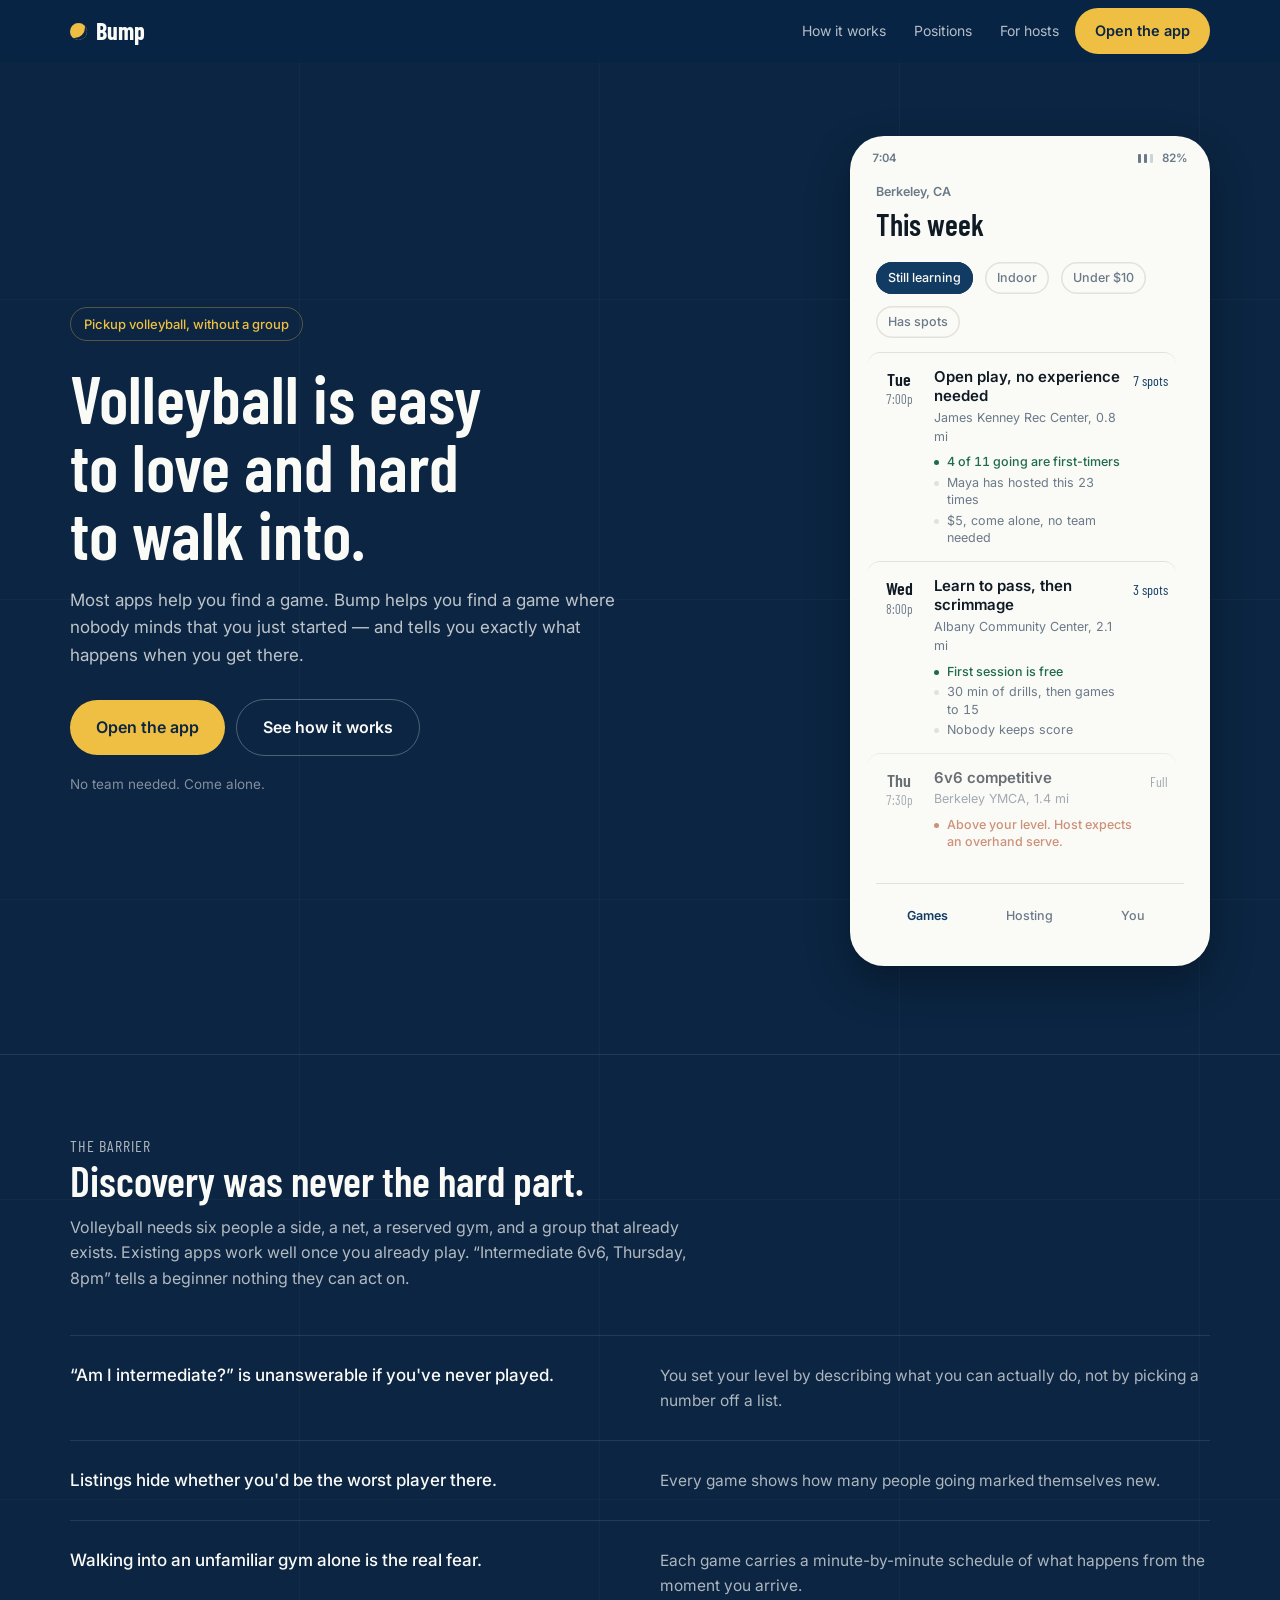
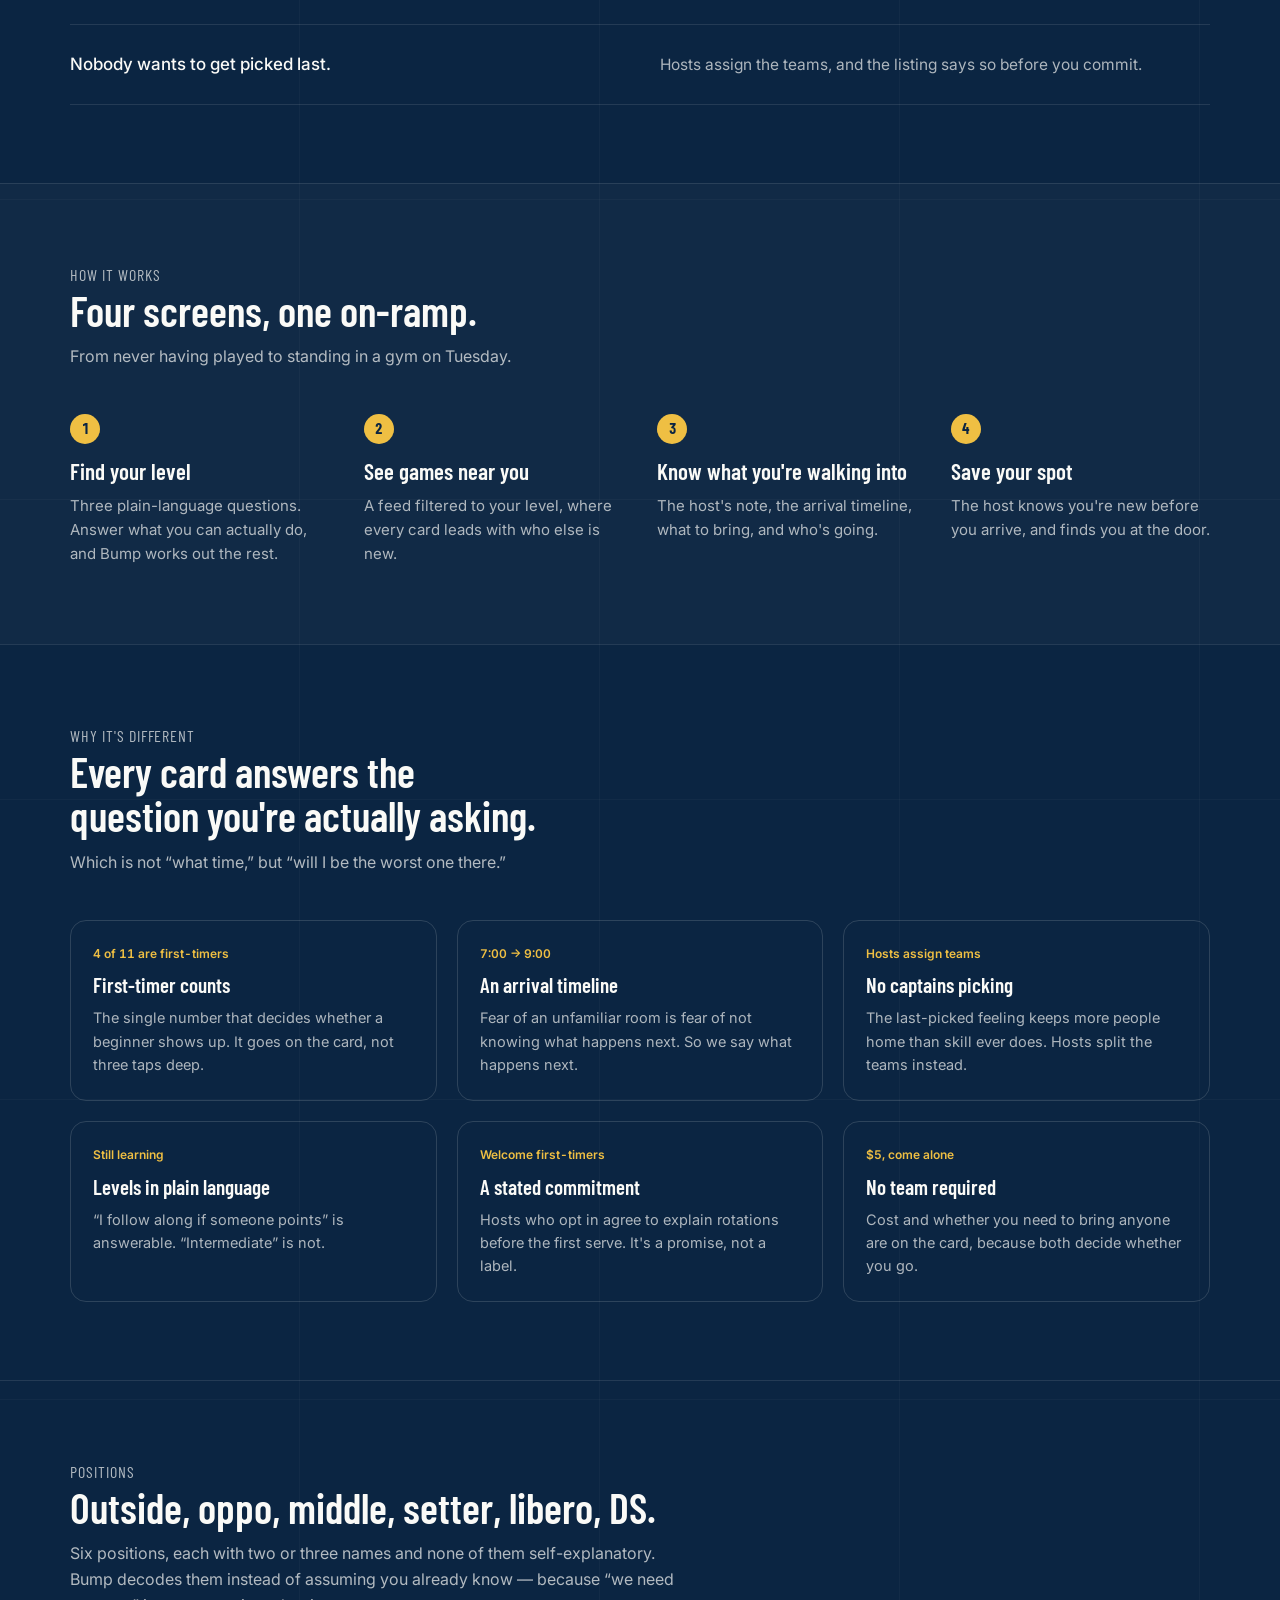
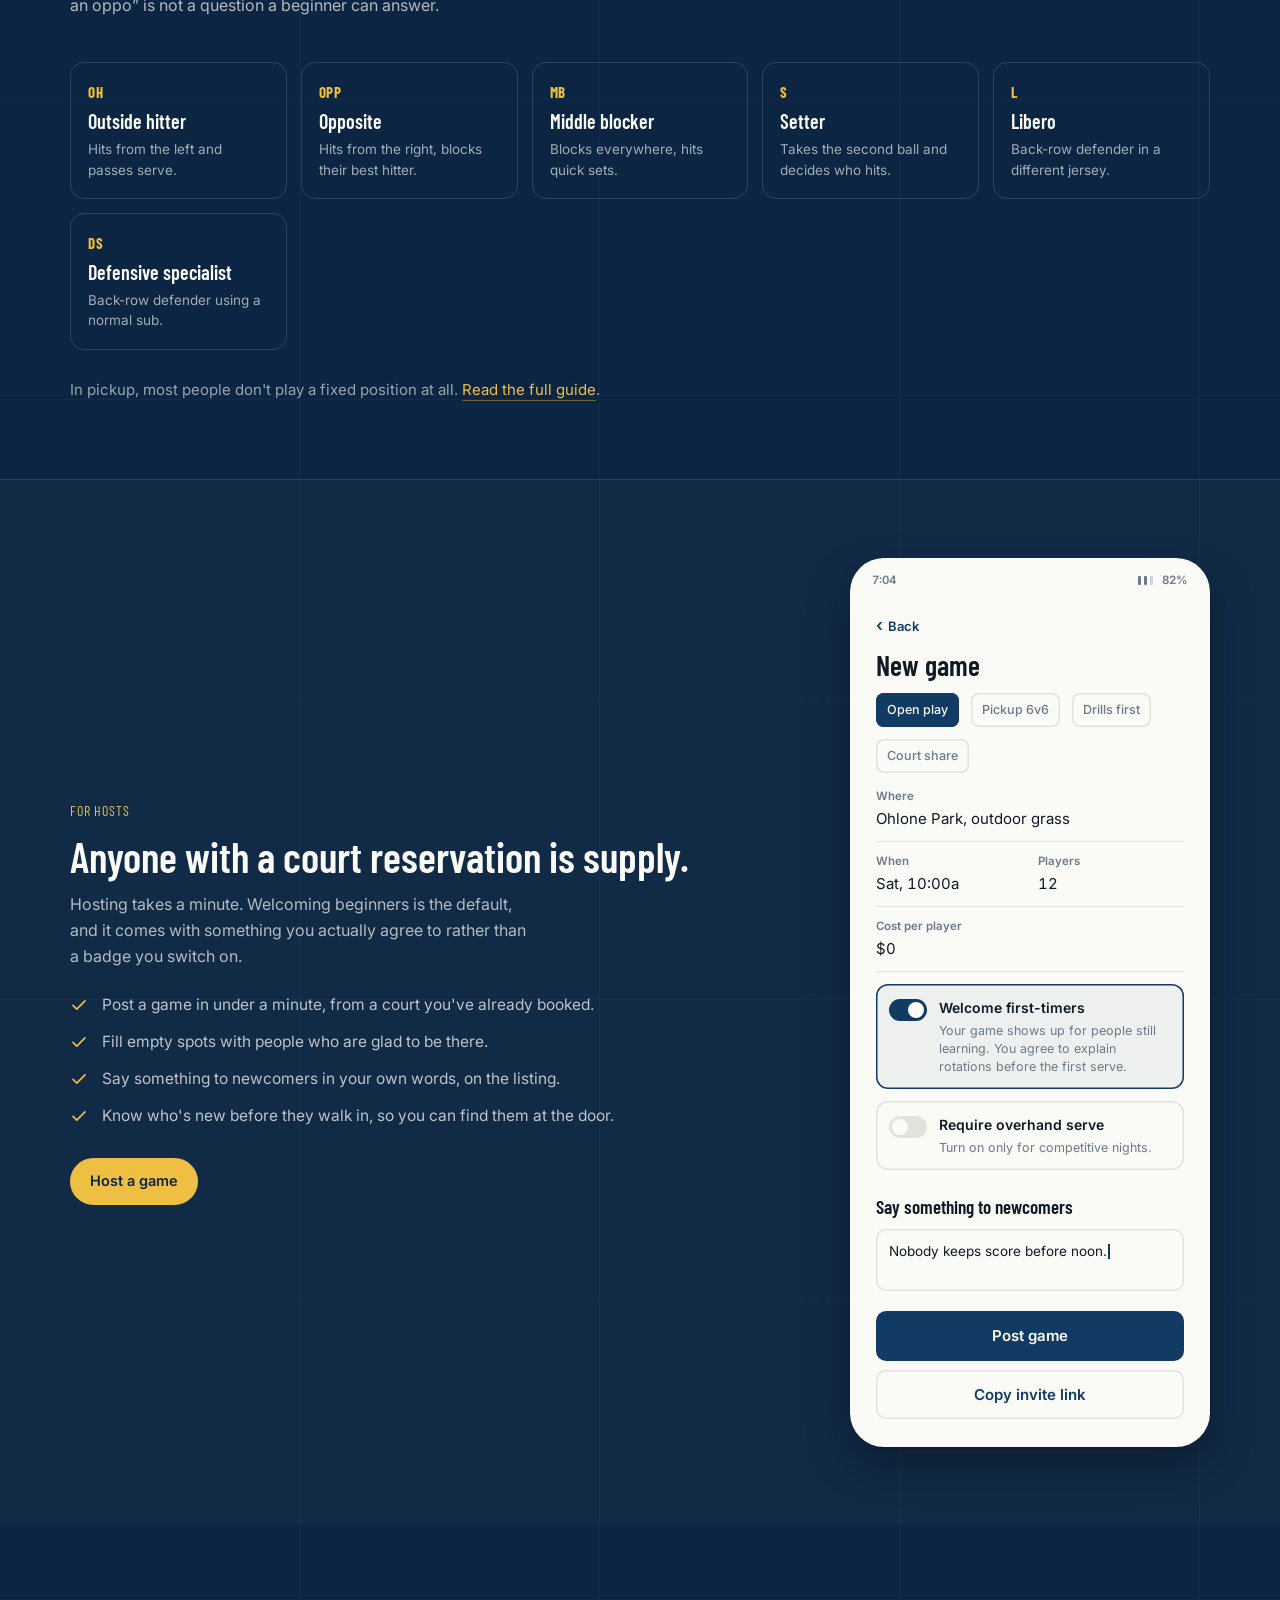
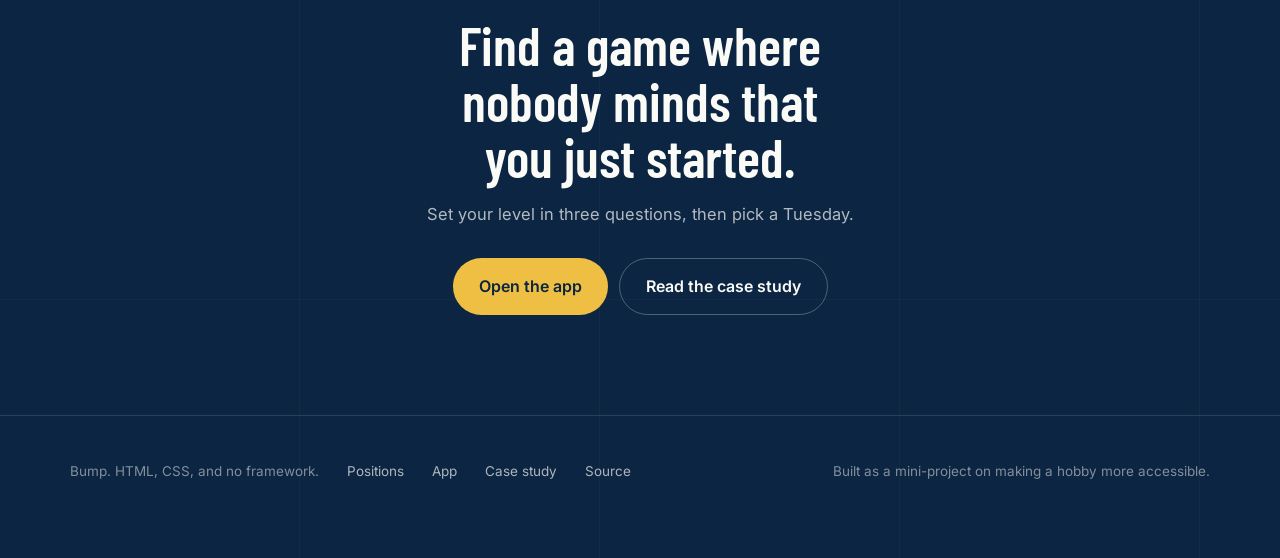
==== index.html @ 4e636837 "Add volleyball positions across the site and the app "We need an oppo" is exactly the kind of questi" ====
<!DOCTYPE html>
<html lang="en">
<head>
<meta charset="utf-8">
<meta name="viewport" content="width=device-width, initial-scale=1, viewport-fit=cover">
<title>Bump — pickup volleyball for people who don't have a group yet</title>
<meta name="description" content="Volleyball needs six people, a net, a gym, and a group that already exists. Bump is the on-ramp: plain-language skill levels, first-timer counts, and a schedule of what happens when you arrive.">
<meta name="theme-color" content="#0B2542">
<meta property="og:title" content="Bump — pickup volleyball for people who don't have a group yet">
<meta property="og:description" content="Find a game where nobody minds that you just started.">
<meta property="og:type" content="website">
<link rel="preconnect" href="https://fonts.googleapis.com">
<link rel="preconnect" href="https://fonts.gstatic.com" crossorigin>
<link href="https://fonts.googleapis.com/css2?family=Barlow+Condensed:wght@500;600;700&family=Inter:wght@400;500;600&display=swap" rel="stylesheet">
<link rel="stylesheet" href="styles.css?v=6">
<link rel="stylesheet" href="site.css?v=6">
</head>
<body class="sitebody">

<header class="topnav" data-topnav>
  <div class="topnav__in">
    <a class="topnav__mark" href="index.html">
      <i aria-hidden="true"></i><span>Bump</span>
    </a>
    <nav class="topnav__links" aria-label="Main">
      <a class="topnav__link topnav__link--hide" href="#how">How it works</a>
      <a class="topnav__link topnav__link--hide" href="positions.html">Positions</a>
      <a class="topnav__link topnav__link--hide" href="#hosts">For hosts</a>
      <a class="cta" href="app.html">Open the app</a>
    </nav>
  </div>
</header>

<main>

  <!-- ====================== HERO ====================== -->
  <section class="hero">
    <div class="hero__copy">
      <p class="hero__eyebrow">Pickup volleyball, without a group</p>
      <h1>Volleyball is easy to love and hard to walk into.</h1>
      <p class="hero__sub">
        Most apps help you find a game. Bump helps you find a game where nobody
        minds that you just started — and tells you exactly what happens when
        you get there.
      </p>
      <div class="hero__actions">
        <a class="cta cta--lg" href="app.html">Open the app</a>
        <a class="cta cta--ghost cta--lg" href="#how">See how it works</a>
      </div>
      <p class="hero__note">No team needed. Come alone.</p>
    </div>

    <div class="hero__device" aria-hidden="true">
      <div class="phone showcase">
        <div class="statusbar">
      <span class="num">7:04</span>
      <span class="statusbar__icons" aria-hidden="true">
        <i class="bar"></i><i class="bar"></i><i class="bar bar--dim"></i>
        <b class="num">82%</b>
      </span>
    </div>
        <div class="viewport">
          <section class="app is-active app--feed" aria-label="Games near you">
        <div class="feedhead">
          <p class="feedhead__where">Berkeley, CA</p>
          <h3 class="feedhead__title">This week</h3>
        </div>

        <div class="chips" role="group" aria-label="Filters">
          <button tabindex="-1" class="chip is-on" aria-pressed="true">Still learning</button>
          <button tabindex="-1" class="chip" aria-pressed="false">Indoor</button>
          <button tabindex="-1" class="chip" aria-pressed="false">Under $10</button>
          <button tabindex="-1" class="chip" aria-pressed="false">Has spots</button>
        </div>

        <div class="feedlist">
          <button tabindex="-1" class="game">
            <span class="game__when"><b>Tue</b><span class="num">7:00p</span></span>
            <span class="game__main">
              <span class="game__title">Open play, no experience needed</span>
              <span class="game__where">James Kenney Rec Center, 0.8 mi</span>
              <span class="signals">
                <span class="signal signal--good"><span class="num">4</span> of <span class="num">11</span> going are first-timers</span>
                <span class="signal">Maya has hosted this <span class="num">23</span> times</span>
                <span class="signal"><span class="num">$5</span>, come alone, no team needed</span>
              </span>
            </span>
            <span class="game__spots num">7 spots</span>
          </button>

          <button tabindex="-1" class="game">
            <span class="game__when"><b>Wed</b><span class="num">8:00p</span></span>
            <span class="game__main">
              <span class="game__title">Learn to pass, then scrimmage</span>
              <span class="game__where">Albany Community Center, 2.1 mi</span>
              <span class="signals">
                <span class="signal signal--good">First session is free</span>
                <span class="signal"><span class="num">30</span> min of drills, then games to <span class="num">15</span></span>
                <span class="signal">Nobody keeps score</span>
              </span>
            </span>
            <span class="game__spots num">3 spots</span>
          </button>

          <button tabindex="-1" class="game game--stretch">
            <span class="game__when"><b>Thu</b><span class="num">7:30p</span></span>
            <span class="game__main">
              <span class="game__title">6v6 competitive</span>
              <span class="game__where">Berkeley YMCA, 1.4 mi</span>
              <span class="signals">
                <span class="signal signal--warn">Above your level. Host expects an overhand serve.</span>
              </span>
            </span>
            <span class="game__spots num">Full</span>
          </button>
        </div>

        <nav class="tabs" aria-label="Sections">
          <button tabindex="-1" class="tab is-on">Games</button>
          <button tabindex="-1" class="tab">Hosting</button>
          <button tabindex="-1" class="tab">You</button>
        </nav>
      </section>
        </div>
      </div>
    </div>
  </section>

  <!-- ====================== THE BARRIER ====================== -->
  <section class="band" id="why">
    <div class="wrap">
      <div class="band__head">
        <p class="band__kicker">The barrier</p>
        <h2>Discovery was never the hard part.</h2>
        <p>
          Volleyball needs six people a side, a net, a reserved gym, and a group
          that already exists. Existing apps work well once you already play.
          “Intermediate 6v6, Thursday, 8pm” tells a beginner nothing they can act on.
        </p>
      </div>

      <div class="pairs">
        <div class="pair">
          <p class="pair__q">“Am I intermediate?” is unanswerable if you've never played.</p>
          <p class="pair__a">You set your level by describing what you can actually do, not by picking a number off a list.</p>
        </div>
        <div class="pair">
          <p class="pair__q">Listings hide whether you'd be the worst player there.</p>
          <p class="pair__a">Every game shows how many people going marked themselves new.</p>
        </div>
        <div class="pair">
          <p class="pair__q">Walking into an unfamiliar gym alone is the real fear.</p>
          <p class="pair__a">Each game carries a minute-by-minute schedule of what happens from the moment you arrive.</p>
        </div>
        <div class="pair">
          <p class="pair__q">Nobody wants to get picked last.</p>
          <p class="pair__a">Hosts assign the teams, and the listing says so before you commit.</p>
        </div>
      </div>
    </div>
  </section>

  <!-- ====================== HOW IT WORKS ====================== -->
  <section class="band band--quiet" id="how">
    <div class="wrap">
      <div class="band__head">
        <p class="band__kicker">How it works</p>
        <h2>Four screens, one on-ramp.</h2>
        <p>From never having played to standing in a gym on Tuesday.</p>
      </div>

      <div class="steps">
        <div class="step-card">
          <span class="step-card__n num">1</span>
          <h3>Find your level</h3>
          <p>Three plain-language questions. Answer what you can actually do, and Bump works out the rest.</p>
        </div>
        <div class="step-card">
          <span class="step-card__n num">2</span>
          <h3>See games near you</h3>
          <p>A feed filtered to your level, where every card leads with who else is new.</p>
        </div>
        <div class="step-card">
          <span class="step-card__n num">3</span>
          <h3>Know what you're walking into</h3>
          <p>The host's note, the arrival timeline, what to bring, and who's going.</p>
        </div>
        <div class="step-card">
          <span class="step-card__n num">4</span>
          <h3>Save your spot</h3>
          <p>The host knows you're new before you arrive, and finds you at the door.</p>
        </div>
      </div>
    </div>
  </section>

  <!-- ====================== SIGNALS ====================== -->
  <section class="band" id="signals">
    <div class="wrap">
      <div class="band__head">
        <p class="band__kicker">Why it's different</p>
        <h2>Every card answers the question you're actually asking.</h2>
        <p>Which is not “what time,” but “will I be the worst one there.”</p>
      </div>

      <div class="cards">
        <div class="card">
          <span class="card__tag num">4 of 11 are first-timers</span>
          <h3>First-timer counts</h3>
          <p>The single number that decides whether a beginner shows up. It goes on the card, not three taps deep.</p>
        </div>
        <div class="card">
          <span class="card__tag num">7:00 → 9:00</span>
          <h3>An arrival timeline</h3>
          <p>Fear of an unfamiliar room is fear of not knowing what happens next. So we say what happens next.</p>
        </div>
        <div class="card">
          <span class="card__tag">Hosts assign teams</span>
          <h3>No captains picking</h3>
          <p>The last-picked feeling keeps more people home than skill ever does. Hosts split the teams instead.</p>
        </div>
        <div class="card">
          <span class="card__tag">Still learning</span>
          <h3>Levels in plain language</h3>
          <p>“I follow along if someone points” is answerable. “Intermediate” is not.</p>
        </div>
        <div class="card">
          <span class="card__tag">Welcome first-timers</span>
          <h3>A stated commitment</h3>
          <p>Hosts who opt in agree to explain rotations before the first serve. It's a promise, not a label.</p>
        </div>
        <div class="card">
          <span class="card__tag num">$5, come alone</span>
          <h3>No team required</h3>
          <p>Cost and whether you need to bring anyone are on the card, because both decide whether you go.</p>
        </div>
      </div>
    </div>
  </section>

  <!-- ====================== POSITIONS ====================== -->
  <section class="band" id="positions">
    <div class="wrap">
      <div class="band__head">
        <p class="band__kicker">Positions</p>
        <h2>Outside, oppo, middle, setter, libero, DS.</h2>
        <p>
          Six positions, each with two or three names and none of them
          self-explanatory. Bump decodes them instead of assuming you already
          know — because “we need an oppo” is not a question a beginner can answer.
        </p>
      </div>

      <div class="posstrip">
        <a class="poschip" href="positions.html">
          <span class="poschip__abbr">OH</span>
          <span class="poschip__name">Outside hitter</span>
          <span class="poschip__what">Hits from the left and passes serve.</span>
        </a>
        <a class="poschip" href="positions.html">
          <span class="poschip__abbr">OPP</span>
          <span class="poschip__name">Opposite</span>
          <span class="poschip__what">Hits from the right, blocks their best hitter.</span>
        </a>
        <a class="poschip" href="positions.html">
          <span class="poschip__abbr">MB</span>
          <span class="poschip__name">Middle blocker</span>
          <span class="poschip__what">Blocks everywhere, hits quick sets.</span>
        </a>
        <a class="poschip" href="positions.html">
          <span class="poschip__abbr">S</span>
          <span class="poschip__name">Setter</span>
          <span class="poschip__what">Takes the second ball and decides who hits.</span>
        </a>
        <a class="poschip" href="positions.html">
          <span class="poschip__abbr">L</span>
          <span class="poschip__name">Libero</span>
          <span class="poschip__what">Back-row defender in a different jersey.</span>
        </a>
        <a class="poschip" href="positions.html">
          <span class="poschip__abbr">DS</span>
          <span class="poschip__name">Defensive specialist</span>
          <span class="poschip__what">Back-row defender using a normal sub.</span>
        </a>
      </div>

      <p style="margin:28px 0 0;font-size:15px;color:rgba(250,250,247,.6);">
        In pickup, most people don't play a fixed position at all.
        <a href="positions.html" style="color:var(--ball);text-decoration:none;border-bottom:1px solid rgba(239,191,67,.4);padding-bottom:1px;">Read the full guide</a>.
      </p>
    </div>
  </section>

  <!-- ====================== FOR HOSTS ====================== -->
  <section class="band band--quiet" id="hosts">
    <div class="wrap split">
      <div>
        <p class="band__kicker">For hosts</p>
        <h2 style="font-family:'Barlow Condensed',Inter,sans-serif;font-weight:600;font-size:clamp(30px,3.4vw,42px);line-height:1.06;margin:0 0 14px;">
          Anyone with a court reservation is supply.
        </h2>
        <p style="margin:0;font-size:16px;line-height:1.6;color:rgba(250,250,247,.7);max-width:46ch;">
          Hosting takes a minute. Welcoming beginners is the default, and it comes
          with something you actually agree to rather than a badge you switch on.
        </p>

        <ul class="ticks">
          <li>
            <svg viewBox="0 0 24 24" fill="none" stroke="currentColor" stroke-width="2.2" stroke-linecap="round" stroke-linejoin="round" aria-hidden="true"><path d="M4 12.5l5 5L20 6.5"/></svg>
            <span>Post a game in under a minute, from a court you've already booked.</span>
          </li>
          <li>
            <svg viewBox="0 0 24 24" fill="none" stroke="currentColor" stroke-width="2.2" stroke-linecap="round" stroke-linejoin="round" aria-hidden="true"><path d="M4 12.5l5 5L20 6.5"/></svg>
            <span>Fill empty spots with people who are glad to be there.</span>
          </li>
          <li>
            <svg viewBox="0 0 24 24" fill="none" stroke="currentColor" stroke-width="2.2" stroke-linecap="round" stroke-linejoin="round" aria-hidden="true"><path d="M4 12.5l5 5L20 6.5"/></svg>
            <span>Say something to newcomers in your own words, on the listing.</span>
          </li>
          <li>
            <svg viewBox="0 0 24 24" fill="none" stroke="currentColor" stroke-width="2.2" stroke-linecap="round" stroke-linejoin="round" aria-hidden="true"><path d="M4 12.5l5 5L20 6.5"/></svg>
            <span>Know who's new before they walk in, so you can find them at the door.</span>
          </li>
        </ul>

        <a class="cta" href="app.html">Host a game</a>
      </div>

      <div class="split__device" aria-hidden="true">
      <div class="phone showcase">
        <div class="statusbar">
      <span class="num">7:04</span>
      <span class="statusbar__icons" aria-hidden="true">
        <i class="bar"></i><i class="bar"></i><i class="bar bar--dim"></i>
        <b class="num">82%</b>
      </span>
    </div>
        <div class="viewport">
          <section class="app is-active app--host" aria-label="Host a game">
        <button tabindex="-1" class="back">Back</button>

        <h3 class="detail__title">New game</h3>

        <div class="segment" role="group" aria-label="Game type">
          <button tabindex="-1" class="seg is-on" aria-pressed="true">Open play</button>
          <button tabindex="-1" class="seg" aria-pressed="false">Pickup 6v6</button>
          <button tabindex="-1" class="seg" aria-pressed="false">Drills first</button>
          <button tabindex="-1" class="seg" aria-pressed="false">Court share</button>
        </div>

        <div class="field">
          <span class="field__label">Where</span>
          <span class="field__value">Ohlone Park, outdoor grass</span>
        </div>
        <div class="field field--split">
          <span><span class="field__label">When</span><span class="field__value num">Sat, 10:00a</span></span>
          <span><span class="field__label">Players</span><span class="field__value num">12</span></span>
        </div>
        <div class="field">
          <span class="field__label">Cost per player</span>
          <span class="field__value num">$0</span>
        </div>

        <button tabindex="-1" class="toggle is-on" aria-pressed="true">
          <span class="toggle__switch" aria-hidden="true"></span>
          <span>
            <span class="toggle__name">Welcome first-timers</span>
            <span class="toggle__help">Your game shows up for people still learning.
            You agree to explain rotations before the first serve.</span>
          </span>
        </button>

        <button tabindex="-1" class="toggle" aria-pressed="false">
          <span class="toggle__switch" aria-hidden="true"></span>
          <span>
            <span class="toggle__name">Require overhand serve</span>
            <span class="toggle__help">Turn on only for competitive nights.</span>
          </span>
        </button>

        <h4 class="sub">Say something to newcomers</h4>
        <p class="notefield">Nobody keeps score before noon.<span class="caret" aria-hidden="true"></span></p>

        <div class="actionbar">
          <button tabindex="-1" class="btn btn--primary">Post game</button>
          <button tabindex="-1" class="btn btn--ghost">Copy invite link</button>
        </div>
      </section>
        </div>
      </div>
    </div>
    </div>
  </section>

  <!-- ====================== CLOSER ====================== -->
  <section class="closer">
    <div class="wrap">
      <h2>Find a game where nobody minds that you just started.</h2>
      <p>Set your level in three questions, then pick a Tuesday.</p>
      <div class="closer__actions">
        <a class="cta cta--lg" href="app.html">Open the app</a>
        <a class="cta cta--ghost cta--lg" href="prototype.html">Read the case study</a>
      </div>
    </div>
  </section>

</main>

<footer class="sitefoot">
  <div class="sitefoot__in">
    <span>Bump. HTML, CSS, and no framework.</span>
    <a href="positions.html">Positions</a>
    <a href="app.html">App</a>
    <a href="prototype.html">Case study</a>
    <a href="https://github.com/cloudietuan/bump">Source</a>
    <span class="sitefoot__sep">Built as a mini-project on making a hobby more accessible.</span>
  </div>
</footer>

<script src="site.js?v=6"></script>
</body>
</html>
---- styles.css ----
/* ==========================================================================
   Bump — pickup volleyball for people who don't have a group yet

   Palette is taken from an indoor court at night: painted floor blue, taped
   boundary white, and the yellow panel of a Mikasa ball. Yellow is the single
   accent and is spent only on things the user should notice.
   ========================================================================== */

:root {
  --court:      #123B63;
  --court-deep: #0B2542;
  --court-soft: #1D4F7E;
  --tape:       #FAFAF7;
  --ball:       #EFBF43;
  --ink:        #0F1A24;
  --mute:       #6B7A88;
  --hair:       #E3E2DA;
  --flag:       #B4502A;
  --grow:       #1F6B4F;

  /* concentric radii: outer = inner + padding */
  --r-phone: 34px;
  --r-view:  26px;
  --r-card:  12px;
  --r-ctl:   10px;

  /* one shell width for every section so left edges align */
  --shell:  1180px;
  --gutter: 20px;

  --ease: cubic-bezier(0.2, 0, 0, 1);
  --fast: 150ms;
  --enter: 200ms;
}

* { box-sizing: border-box; }
html { -webkit-text-size-adjust: 100%; }

body {
  margin: 0;
  background: var(--court-deep);
  color: var(--tape);
  font-family: Inter, system-ui, sans-serif;
  font-size: 16px;
  line-height: 1.55;
  background-image:
    linear-gradient(transparent 0 calc(100% - 1px), rgba(250,250,247,.028) 0),
    linear-gradient(90deg, transparent 0 calc(100% - 1px), rgba(250,250,247,.028) 0);
  background-size: 100% 300px, 300px 100%;
}

.num { font-variant-numeric: tabular-nums; }

:focus-visible { outline: 2px solid var(--ball); outline-offset: 2px; }

/* ---------- masthead ---------------------------------------------------- */

.masthead { max-width: var(--shell); margin: 0 auto; padding: 72px var(--gutter) 60px; }

.wordmark { display: flex; align-items: center; gap: 10px; margin-bottom: 30px; }
.wordmark__ball {
  width: 22px; height: 22px; border-radius: 50%;
  background: var(--ball);
  box-shadow: inset -5px -5px 0 -3px var(--court-deep);
}
.wordmark__text {
  font-family: 'Barlow Condensed', Inter, sans-serif;
  font-size: 30px; font-weight: 700;
}

.masthead h1 {
  font-family: 'Barlow Condensed', Inter, sans-serif;
  font-weight: 600;
  font-size: clamp(38px, 6vw, 60px);
  line-height: 1.02;
  margin: 0 0 20px;
  max-width: 15ch;
  text-wrap: balance;
}

.lede { margin: 0 0 36px; max-width: 56ch; color: rgba(250,250,247,.74); text-wrap: pretty; }

.premise {
  margin: 0; max-width: 680px; padding-top: 22px;
  border-top: 1px solid rgba(250,250,247,.16);
  display: grid; gap: 22px;
}
.premise div { display: grid; grid-template-columns: 92px 1fr; gap: 16px; }
.premise dt {
  font-family: 'Barlow Condensed', Inter, sans-serif;
  font-size: 19px; color: var(--ball); padding-top: 1px;
}
.premise dd { margin: 0; color: rgba(250,250,247,.74); font-size: 15px; }

/* ---------- section intros ---------------------------------------------- */

.lab, .stage { max-width: var(--shell); margin: 0 auto; padding: 0 var(--gutter); }

.lab {
  display: grid;
  grid-template-columns: minmax(260px, 400px) minmax(0, 1fr);
  gap: 56px;
  align-items: start;
  padding-bottom: 84px;
}

.lab__intro h2, .stage__intro h2 {
  font-family: 'Barlow Condensed', Inter, sans-serif;
  font-weight: 600; font-size: 34px; line-height: 1.05; margin: 0 0 8px;
}
.lab__intro p, .stage__intro p {
  margin: 0 0 22px; font-size: 15px; color: rgba(250,250,247,.68); max-width: 42ch;
}

.jump { display: flex; flex-wrap: wrap; gap: 7px; }
.jump__btn {
  font: inherit; font-size: 13.5px; font-weight: 500;
  color: rgba(250,250,247,.7);
  background: transparent;
  border: 1.5px solid rgba(250,250,247,.22);
  border-radius: 999px; padding: 8px 15px; min-height: 44px; cursor: pointer;
  transition-property: transform, opacity, color, border-color, background-color;
  transition-duration: var(--fast);
  transition-timing-function: ease-out;
}
.jump__btn:hover { color: var(--tape); border-color: rgba(250,250,247,.5); }
.jump__btn:active { transform: scale(0.96); }
.jump__btn.is-on { background: var(--ball); border-color: var(--ball); color: var(--court-deep); font-weight: 600; }

/* ---------- phone shell -------------------------------------------------- */

.phone {
  width: 360px;
  border-radius: var(--r-phone);
  background: var(--tape);
  color: var(--ink);
  padding: 8px;
  box-shadow:
    0 1px 2px rgba(0,0,0,.14),
    0 18px 44px rgba(0,0,0,.28);
}

.phone--live { position: sticky; top: 24px; justify-self: end; }
.phone--still { width: 100%; max-width: 360px; }

.statusbar {
  display: flex; justify-content: space-between; align-items: center;
  font-size: 11.5px; font-weight: 600; color: var(--mute);
  padding: 6px 14px 10px;
}
.statusbar__icons { display: inline-flex; align-items: center; gap: 3px; }
.bar { width: 3px; height: 9px; background: var(--mute); border-radius: 1px; }
.bar--dim { opacity: .3; }
.statusbar__icons b { margin-left: 6px; font-weight: 600; }

.viewport {
  border-radius: var(--r-view);
  overflow: hidden;
}

.app { padding: 4px 18px 20px; }

/* one orchestrated entrance per screen change, staggered by chunk */
.app.enters > * {
  animation: rise var(--enter) ease-out backwards;
}
.app.enters > *:nth-child(2) { animation-delay: 40ms; }
.app.enters > *:nth-child(3) { animation-delay: 80ms; }
.app.enters > *:nth-child(4) { animation-delay: 120ms; }
.app.enters > *:nth-child(n+5) { animation-delay: 150ms; }

@keyframes rise {
  from { opacity: 0; transform: translate3d(var(--fx, 0), 8px, 0); }
  to   { opacity: 1; transform: none; }
}

/* Direction carries meaning: going deeper enters from the right, coming back
   from the left. Custom properties inherit, so the children pick this up. */
.app.enters--fwd  { --fx:  10px; }
.app.enters--back { --fx: -10px; }

/* ---------- shared controls ---------------------------------------------- */

button {
  font: inherit; color: inherit; text-align: left;
  background: none; border: 0; padding: 0; cursor: pointer;
}

.btn {
  display: block; width: 100%;
  font-weight: 600; font-size: 15px; text-align: center;
  border-radius: var(--r-ctl); padding: 13px 16px; min-height: 44px;
  transition-property: transform, opacity, background-color;
  transition-duration: var(--fast);
  transition-timing-function: ease-out;
}
.btn:active { transform: scale(0.96); }
.btn--primary { background: var(--court); color: var(--tape); }
.btn--ghost   { color: var(--court); box-shadow: inset 0 0 0 1.5px var(--hair); }
.btn--done    { background: var(--grow); }

.back {
  font-size: 13px; font-weight: 600; color: var(--court);
  padding: 8px 0; min-height: 44px;
  transition-property: opacity; transition-duration: var(--fast);
}
.back::before { content: "\2039"; margin-right: 5px; font-size: 17px; line-height: 0; }
.back:hover { opacity: .7; }

.sub {
  font-family: 'Barlow Condensed', Inter, sans-serif;
  font-size: 19px; font-weight: 600; margin: 22px 0 8px;
}

.actionbar { display: grid; gap: 9px; margin-top: 20px; }

/* ---------- 1. onboarding ------------------------------------------------ */

.step { font-size: 12.5px; font-weight: 600; color: var(--mute); margin: 0 0 6px; }

.prompt {
  font-family: 'Barlow Condensed', Inter, sans-serif;
  font-size: 27px; font-weight: 600; line-height: 1.12;
  margin: 0 0 16px; text-wrap: balance;
}

.court { background: var(--court); border-radius: 8px; padding: 10px; margin-bottom: 18px; }
.court__half {
  display: grid; grid-template-columns: repeat(3, 1fr); gap: 4px;
  border: 2px solid rgba(250,250,247,.55); border-bottom: 0; padding: 8px;
}
.zone {
  font-family: 'Barlow Condensed', Inter, sans-serif;
  font-size: 15px; font-weight: 600; text-align: center; padding: 9px 0;
  color: rgba(250,250,247,.55);
  border: 1px dashed rgba(250,250,247,.22); border-radius: 4px;
}
.zone--on { background: var(--ball); color: var(--court-deep); border-style: solid; border-color: var(--ball); }
.court__net { height: 5px; background: repeating-linear-gradient(90deg, var(--tape) 0 3px, transparent 3px 6px); }

.choices { display: grid; gap: 8px; margin-bottom: 18px; }

.choice {
  display: flex; gap: 11px; align-items: flex-start; width: 100%;
  border-radius: var(--r-card); padding: 12px 13px; min-height: 44px;
  box-shadow: inset 0 0 0 1.5px var(--hair);
  transition-property: transform, box-shadow, background-color;
  transition-duration: var(--fast); transition-timing-function: ease-out;
}
.choice:active { transform: scale(0.98); }
.choice__mark {
  width: 18px; height: 18px; border-radius: 50%; flex: none; margin-top: 2px;
  box-shadow: inset 0 0 0 2px var(--hair);
  transition-property: box-shadow, background-color;
  transition-duration: var(--fast); transition-timing-function: ease-out;
}
.choice__body b { display: block; font-size: 14.5px; font-weight: 600; }
.choice__body em { display: block; font-style: normal; font-size: 12.5px; color: var(--mute); margin-top: 2px; }

.choice.is-picked { box-shadow: inset 0 0 0 1.5px var(--court); background: rgba(18,59,99,.05); }
.choice.is-picked .choice__mark { background: var(--court); box-shadow: inset 0 0 0 3px var(--tape), inset 0 0 0 5px var(--court); }

.verdict { background: var(--court); color: var(--tape); border-radius: var(--r-card); padding: 15px 16px; margin-bottom: 16px; }
.verdict__label { margin: 0; font-size: 12px; color: rgba(250,250,247,.6); }
.verdict__level {
  font-family: 'Barlow Condensed', Inter, sans-serif;
  font-size: 30px; font-weight: 600; margin: 1px 0 6px; color: var(--ball);
}
.verdict__note { margin: 0; font-size: 12.5px; color: rgba(250,250,247,.8); line-height: 1.45; text-wrap: pretty; }

/* ---------- 2. feed ------------------------------------------------------ */

.feedhead__where { margin: 0; font-size: 12.5px; font-weight: 600; color: var(--mute); }
.feedhead__title {
  font-family: 'Barlow Condensed', Inter, sans-serif;
  font-size: 30px; font-weight: 600; margin: 0 0 14px;
}

.chips { display: flex; flex-wrap: wrap; gap: 12px; margin-bottom: 14px; }
.chip {
  font-size: 12.5px; font-weight: 500; color: var(--mute);
  border-radius: 999px; padding: 6px 12px; min-height: 32px;
  box-shadow: inset 0 0 0 1.5px var(--hair);
  transition-property: transform, box-shadow, background-color, color;
  transition-duration: var(--fast); transition-timing-function: ease-out;
}
.chip:active { transform: scale(0.96); }
.chip.is-on { background: var(--court); color: var(--tape); box-shadow: inset 0 0 0 1.5px var(--court); }

.game {
  display: grid; grid-template-columns: 46px 1fr auto; gap: 12px;
  width: 100%; padding: 14px 8px; margin: 0 -8px;
  border-top: 1px solid var(--hair);
  border-radius: var(--r-card);
  transition-property: background-color; transition-duration: var(--fast);
  transition-timing-function: ease-out;
}
.game:hover { background: rgba(18,59,99,.04); }
.game:active { background: rgba(18,59,99,.08); }

.game__when {
  font-family: 'Barlow Condensed', Inter, sans-serif;
  text-align: center; line-height: 1.15; padding-top: 2px;
}
.game__when b { display: block; font-size: 18px; font-weight: 600; }
.game__when span { font-size: 13px; color: var(--mute); }

.game__title { display: block; font-size: 15px; font-weight: 600; line-height: 1.3; }
.game__where { display: block; font-size: 12.5px; color: var(--mute); margin: 2px 0 7px; }

.signals { display: grid; gap: 3px; }
.signal { font-size: 12.5px; color: var(--mute); padding-left: 13px; position: relative; line-height: 1.4; }
.signal::before {
  content: ""; position: absolute; left: 0; top: 7px;
  width: 5px; height: 5px; border-radius: 50%; background: var(--hair);
}
.signal--good { color: var(--grow); font-weight: 500; }
.signal--good::before { background: var(--grow); }
.signal--warn { color: var(--flag); font-weight: 500; }
.signal--warn::before { background: var(--flag); }

.game__spots {
  font-family: 'Barlow Condensed', Inter, sans-serif;
  font-size: 14px; color: var(--court); white-space: nowrap; padding-top: 3px;
}
.game--stretch { opacity: .62; }
.game--stretch .game__spots { color: var(--mute); }

.tabs {
  display: grid; grid-template-columns: repeat(3, 1fr);
  border-top: 1px solid var(--hair);
  margin-top: 18px; padding-top: 10px;
}
.tab {
  font-size: 12.5px; font-weight: 500; color: var(--mute); text-align: center;
  padding: 8px 0; min-height: 44px;
  transition-property: color; transition-duration: var(--fast);
}
.tab.is-on { color: var(--court); font-weight: 600; }

/* ---------- 3. detail ---------------------------------------------------- */

.crumb { margin: 0; font-size: 12.5px; font-weight: 600; color: var(--mute); }

.detail__title {
  font-family: 'Barlow Condensed', Inter, sans-serif;
  font-size: 28px; font-weight: 600; line-height: 1.08; margin: 2px 0 6px;
  text-wrap: balance;
}
.detail__meta { margin: 0 0 16px; font-size: 12.5px; color: var(--mute); }

.host {
  display: flex; gap: 11px;
  background: rgba(18,59,99,.06);
  border-radius: var(--r-card); padding: 13px;
}
.host__avatar {
  width: 34px; height: 34px; flex: none; border-radius: 50%;
  background: var(--court); color: var(--tape);
  display: grid; place-items: center;
  font-family: 'Barlow Condensed', Inter, sans-serif; font-size: 16px; font-weight: 600;
}
.host__name { display: block; font-size: 13.5px; font-weight: 600; }
.host__line { display: block; font-size: 12.5px; color: var(--mute); line-height: 1.45; margin-top: 3px; }

.timeline { list-style: none; margin: 0; padding: 0; display: grid; gap: 9px; }
.timeline li {
  display: grid; grid-template-columns: 44px 1fr; gap: 10px;
  font-size: 13px; line-height: 1.4;
  padding-left: 11px; border-left: 2px solid var(--hair);
}
.timeline__t {
  font-family: 'Barlow Condensed', Inter, sans-serif;
  font-size: 15px; font-weight: 600; color: var(--court);
}

.bring { margin: 0; font-size: 13px; color: var(--mute); line-height: 1.5; text-wrap: pretty; }

.roster { margin-top: 20px; border-top: 1px solid var(--hair); padding-top: 14px; }
.roster__count { margin: 0 0 9px; font-size: 13px; font-weight: 600; }
.roster__faces { display: flex; }
.roster__faces i {
  width: 30px; height: 30px; border-radius: 50%;
  background: var(--court-soft); color: var(--tape);
  display: grid; place-items: center;
  font-style: normal; font-size: 12px; font-weight: 600;
  margin-left: -7px; box-shadow: 0 0 0 2px var(--tape);
}
.roster__faces i:first-child { margin-left: 0; }
.roster__faces .more { background: var(--hair); color: var(--mute); }

.confirmed {
  margin: 14px 0 0; font-size: 13px; line-height: 1.45; color: var(--grow);
  font-weight: 500; text-wrap: pretty;
}

/* ---------- 4. host ------------------------------------------------------ */

.field { display: block; border-bottom: 1px solid var(--hair); padding: 11px 0; }
.field--split { display: grid; grid-template-columns: 1fr 1fr; gap: 16px; }
.field--split > span { display: block; }
.field__label { display: block; font-size: 11.5px; font-weight: 600; color: var(--mute); }
.field__value { display: block; font-size: 15px; margin-top: 1px; }

.segment { display: flex; flex-wrap: wrap; gap: 12px; margin: 13px 0 4px; }
.seg {
  font-size: 12.5px; font-weight: 500; color: var(--mute);
  border-radius: 8px; padding: 7px 11px; min-height: 34px;
  box-shadow: inset 0 0 0 1.5px var(--hair);
  transition-property: transform, box-shadow, background-color, color;
  transition-duration: var(--fast); transition-timing-function: ease-out;
}
.seg:active { transform: scale(0.96); }

/* Chips and segments stay visually compact so the mock reads as a real phone
   UI, but each one carries a transparent 44px tap target. The 12px gaps above
   give the overflow somewhere to go without covering a neighbour. */
.chip, .seg { position: relative; }
.chip::after, .seg::after {
  content: ""; position: absolute; left: 0; right: 0;
  top: 50%; height: 44px; transform: translateY(-50%);
}
.seg.is-on { background: var(--court); color: var(--tape); box-shadow: inset 0 0 0 1.5px var(--court); }

.toggle {
  display: flex; gap: 12px; align-items: flex-start; width: 100%;
  border-radius: var(--r-card); padding: 13px; margin-top: 12px;
  box-shadow: inset 0 0 0 1.5px var(--hair);
  transition-property: transform, box-shadow, background-color;
  transition-duration: var(--fast); transition-timing-function: ease-out;
}
.toggle:active { transform: scale(0.98); }
.toggle__switch {
  width: 38px; height: 22px; flex: none; border-radius: 999px;
  background: var(--hair); position: relative; margin-top: 2px;
  transition-property: background-color; transition-duration: var(--fast);
  transition-timing-function: ease-out;
}
.toggle__switch::after {
  content: ""; position: absolute; top: 3px; left: 3px;
  width: 16px; height: 16px; border-radius: 50%; background: var(--tape);
  transition-property: transform; transition-duration: var(--fast);
  transition-timing-function: var(--ease);
}
.toggle.is-on { box-shadow: inset 0 0 0 1.5px var(--court); background: rgba(18,59,99,.05); }
.toggle.is-on .toggle__switch { background: var(--court); }
.toggle.is-on .toggle__switch::after { transform: translateX(16px); }

.toggle__name { display: block; font-size: 14px; font-weight: 600; }
.toggle__help { display: block; font-size: 12.5px; color: var(--mute); line-height: 1.45; margin-top: 3px; }

.notefield {
  margin: 0; border-radius: var(--r-ctl); padding: 12px 13px;
  font-size: 13.5px; min-height: 62px;
  box-shadow: inset 0 0 0 1.5px var(--hair);
}
.caret {
  display: inline-block; width: 1.5px; height: 15px;
  background: var(--court); vertical-align: -3px; margin-left: 1px;
}

/* ---------- gallery ------------------------------------------------------ */

.stage { padding-bottom: 40px; }
.stage__intro { margin-bottom: 34px; }

.grid {
  display: grid;
  grid-template-columns: repeat(auto-fit, minmax(400px, 1fr));
  gap: 64px 52px;
}

.shot { margin: 0; display: grid; gap: 22px; }
.shot figcaption { max-width: 42ch; }
.shot__num {
  font-family: 'Barlow Condensed', Inter, sans-serif;
  font-size: 15px; color: var(--ball);
  border-bottom: 2px solid var(--ball); padding-bottom: 2px;
}
.shot figcaption h3 {
  font-family: 'Barlow Condensed', Inter, sans-serif;
  font-weight: 600; font-size: 28px; line-height: 1.1; margin: 12px 0 8px;
  color: var(--tape);
}
.shot figcaption p { margin: 0; font-size: 14.5px; color: rgba(250,250,247,.68); text-wrap: pretty; }

/* ---------- colophon ----------------------------------------------------- */

.colophon {
  max-width: var(--shell); margin: 0 auto;
  padding: 30px var(--gutter) 72px;
  border-top: 1px solid rgba(250,250,247,.14);
  font-size: 13px; color: rgba(250,250,247,.5);
}
.colophon p { margin: 0; }

/* ---------- page motion ---------------------------------------------------
   Transform and opacity only, so every one of these stays on the compositor.
   The .reveal class is applied by JS, so with scripting off nothing is hidden. */

.reveal {
  opacity: 0;
  transform: translate3d(0, 10px, 0);
  transition: opacity 420ms var(--ease), transform 420ms var(--ease);
}
.reveal.is-in { opacity: 1; transform: none; }

/* the gallery reveals shot by shot rather than as one slab */
.shot.reveal            { transition-delay: 0ms; }
.shot.reveal:nth-child(2) { transition-delay: 90ms; }
.shot.reveal:nth-child(3) { transition-delay: 40ms; }
.shot.reveal:nth-child(4) { transition-delay: 130ms; }

/* masthead entrance on load, staggered down the page */
.masthead > * { animation: rise 460ms var(--ease) backwards; }
.masthead > *:nth-child(1) { animation-delay:  60ms; }
.masthead > *:nth-child(2) { animation-delay: 140ms; }
.masthead > *:nth-child(3) { animation-delay: 220ms; }
.masthead > *:nth-child(4) { animation-delay: 300ms; }

/* the mark simply arrives — no bounce, no hover trick */
.wordmark__ball { animation: fade 520ms var(--ease) 80ms backwards; }
@keyframes fade { from { opacity: 0; } to { opacity: 1; } }

/* the live phone settles in rather than appearing */
.phone--live { animation: settle 520ms var(--ease) 200ms backwards; }
@keyframes settle {
  from { opacity: 0; transform: translate3d(0, 14px, 0); }
  to   { opacity: 1; transform: none; }
}

/* jump nav: a single pill that slides between sections instead of snapping */
.jump { position: relative; }
.jump__ind {
  position: absolute; top: 0; left: 0; height: 100%;
  border-radius: 999px; background: var(--ball);
  transition: transform 260ms var(--ease), width 260ms var(--ease);
  pointer-events: none; z-index: 0;
}
.jump__btn { position: relative; z-index: 1; }
/* the pill now carries the fill, so the on-state only owns the text */
.jump__btn.is-on { background: transparent; border-color: transparent; color: var(--court-deep); font-weight: 600; }

/* saved-spot confirmation lands with a small pop */
[data-confirmed]:not([hidden]) { animation: pop 320ms var(--ease) backwards; }
@keyframes pop {
  from { opacity: 0; transform: translate3d(0, 5px, 0); }
  to   { opacity: 1; transform: none; }
}

/* court cells deal in one at a time on screen one */
.app.enters .court__cell { animation: cell 300ms var(--ease) backwards; }
.court__cell:nth-child(1){animation-delay:60ms}  .court__cell:nth-child(2){animation-delay:95ms}
.court__cell:nth-child(3){animation-delay:130ms} .court__cell:nth-child(4){animation-delay:165ms}
.court__cell:nth-child(5){animation-delay:200ms} .court__cell:nth-child(6){animation-delay:235ms}
@keyframes cell {
  from { opacity: 0; }
  to   { opacity: 1; }
}

/* ---------- pointer affordances ------------------------------------------
   Guarded so a touch device never gets a hover state stuck on after a tap. */

@media (hover: hover) {
  .chip:hover:not(.is-on),
  .seg:hover:not(.is-on) { color: var(--court); box-shadow: inset 0 0 0 1.5px var(--mute); }
  .choice:hover:not(.is-on),
  .toggle:hover:not(.is-on) { box-shadow: inset 0 0 0 1.5px var(--mute); }
  .tab:hover:not(.is-on) { color: var(--court); }
  .btn--primary:hover { background: var(--court-soft); }
  .btn--ghost:hover   { background: rgba(18,59,99,.05); }
}

.phone--still { transition: transform var(--fast) ease-out; }

/* ---------- responsive & motion ------------------------------------------ */

@media (max-width: 860px) {
  .lab { grid-template-columns: 1fr; gap: 28px; }
  .phone--live { position: static; width: 100%; max-width: 360px; justify-self: center; }
  .masthead { padding-top: 48px; }
  .premise div { grid-template-columns: 1fr; gap: 3px; }
  .grid { grid-template-columns: 1fr; gap: 52px; }
}

@media (prefers-reduced-motion: reduce) {
  .app.enters > *,
  .app.enters .court__cell,
  .masthead > *,
  .wordmark__ball,
  .wordmark:hover .wordmark__ball,
  .phone--live,
  [data-confirmed]:not([hidden]) { animation: none !important; }

  /* revealed content must still be visible, not stuck at its from-state */
  .reveal { opacity: 1 !important; transform: none !important; transition: none !important; }

  * { transition-duration: 1ms !important; animation-duration: 1ms !important; }
}
---- site.css ----
/* ==========================================================================
   Bump — marketing site.

   Loads after styles.css for the tokens and the phone/screen components. This
   file owns the website itself: navigation, hero, sections, footer. Kept to the
   same rules as the rest of the project — one accent, concentric radii,
   transform/opacity motion only, borders for structure and shadow for lift.
   ========================================================================== */

body.sitebody { padding-top: 62px; }

.wrap { max-width: var(--shell); margin: 0 auto; padding: 0 var(--gutter); }

/* ---------- navigation --------------------------------------------------- */

.topnav {
  position: fixed; top: 0; left: 0; right: 0; z-index: 40;
  background: rgba(11,37,66,.72);
  backdrop-filter: saturate(150%) blur(14px);
  -webkit-backdrop-filter: saturate(150%) blur(14px);
  border-bottom: 1px solid transparent;
  transition: border-color 200ms var(--ease), background-color 200ms var(--ease);
}
.topnav.is-stuck {
  background: rgba(11,37,66,.9);
  border-bottom-color: rgba(250,250,247,.12);
}
.topnav__in {
  max-width: var(--shell); margin: 0 auto;
  padding: 0 var(--gutter);
  height: 62px; display: flex; align-items: center; gap: 20px;
}
.topnav__mark {
  display: inline-flex; align-items: center; gap: 9px;
  text-decoration: none; color: var(--tape); margin-right: auto;
}
.topnav__mark i {
  width: 17px; height: 17px; border-radius: 50%; background: var(--ball);
  box-shadow: inset -4px -4px 0 -2px var(--court-deep);
}
.topnav__mark span {
  font-family: 'Barlow Condensed', Inter, sans-serif;
  font-size: 24px; font-weight: 700;
}
.topnav__links { display: flex; align-items: center; gap: 4px; }
.topnav__link {
  font-size: 14px; color: rgba(250,250,247,.72); text-decoration: none;
  padding: 9px 12px; border-radius: 999px; min-height: 44px;
  display: inline-flex; align-items: center;
  transition: color var(--fast) ease-out, background-color var(--fast) ease-out;
}
@media (hover: hover) { .topnav__link:hover { color: var(--tape); background: rgba(250,250,247,.08); } }
@media (max-width: 700px) { .topnav__link--hide { display: none; } }

.cta {
  display: inline-flex; align-items: center; justify-content: center; gap: 8px;
  font-size: 14.5px; font-weight: 600; text-decoration: none;
  padding: 12px 20px; min-height: 44px;
  border-radius: 999px;
  background: var(--ball); color: var(--court-deep);
  transition-property: transform, background-color, opacity;
  transition-duration: var(--fast); transition-timing-function: ease-out;
}
.cta:active { transform: scale(0.97); }
@media (hover: hover) { .cta:hover { background: #F5CC5E; } }

.cta--ghost {
  background: transparent; color: var(--tape);
  border: 1.5px solid rgba(250,250,247,.28);
}
@media (hover: hover) { .cta--ghost:hover { background: rgba(250,250,247,.08); border-color: rgba(250,250,247,.5); } }

.cta--lg { font-size: 16px; padding: 15px 26px; min-height: 52px; }

/* ---------- hero --------------------------------------------------------- */

.hero {
  max-width: var(--shell); margin: 0 auto;
  padding: 74px var(--gutter) 88px;
  display: grid; grid-template-columns: minmax(0, 1fr) 360px;
  gap: 64px; align-items: center;
}

.hero__eyebrow {
  display: inline-flex; align-items: center; gap: 8px;
  font-size: 13px; font-weight: 500; color: var(--ball);
  border: 1px solid rgba(239,191,67,.32);
  border-radius: 999px; padding: 6px 13px; margin: 0 0 22px;
}
.hero h1 {
  font-family: 'Barlow Condensed', Inter, sans-serif;
  font-weight: 600; font-size: clamp(42px, 5.4vw, 68px); line-height: 1.0;
  margin: 0 0 20px; max-width: 15ch; text-wrap: balance;
}
.hero__sub {
  margin: 0 0 30px; font-size: 17px; line-height: 1.6;
  color: rgba(250,250,247,.75); max-width: 50ch; text-wrap: pretty;
}
.hero__actions { display: flex; flex-wrap: wrap; gap: 11px; align-items: center; }
.hero__note { margin: 18px 0 0; font-size: 13.5px; color: rgba(250,250,247,.5); }

.hero__device { justify-self: end; }

/* ---------- section furniture -------------------------------------------- */

.band { padding: 78px 0; border-top: 1px solid rgba(250,250,247,.1); }
.band--quiet { background: rgba(250,250,247,.022); }

.band__head { max-width: 620px; margin: 0 0 44px; }
.band__kicker {
  font-family: 'Barlow Condensed', Inter, sans-serif;
  font-size: 14px; letter-spacing: .06em; text-transform: uppercase;
  color: var(--ball); margin: 0 0 12px;
}
.band__head h2 {
  font-family: 'Barlow Condensed', Inter, sans-serif;
  font-weight: 600; font-size: clamp(30px, 3.4vw, 42px); line-height: 1.06;
  margin: 0 0 12px; text-wrap: balance;
}
.band__head p {
  margin: 0; font-size: 16px; line-height: 1.6;
  color: rgba(250,250,247,.7); text-wrap: pretty;
}

/* ---------- the barrier: problem / answer pairs -------------------------- */

.pairs { display: grid; gap: 0; }
.pair {
  display: grid; grid-template-columns: minmax(0, 1fr) minmax(0, 1fr);
  gap: 40px; padding: 26px 0;
  border-top: 1px solid rgba(250,250,247,.1);
  align-items: baseline;
}
.pair:last-child { border-bottom: 1px solid rgba(250,250,247,.1); }
.pair__q {
  margin: 0; font-size: 17px; font-weight: 500; color: var(--tape);
  text-wrap: pretty;
}
.pair__a {
  margin: 0; font-size: 15.5px; line-height: 1.6;
  color: rgba(250,250,247,.68); text-wrap: pretty;
}
@media (max-width: 760px) { .pair { grid-template-columns: 1fr; gap: 8px; } }

/* ---------- steps -------------------------------------------------------- */

.steps { display: grid; grid-template-columns: repeat(auto-fit, minmax(230px, 1fr)); gap: 34px; }
.step-card { display: grid; gap: 10px; align-content: start; }
.step-card__n {
  font-family: 'Barlow Condensed', Inter, sans-serif;
  font-size: 15px; color: var(--court-deep);
  background: var(--ball); width: 30px; height: 30px;
  border-radius: 50%; display: grid; place-items: center; font-weight: 700;
}
.step-card h3 {
  font-family: 'Barlow Condensed', Inter, sans-serif;
  font-weight: 600; font-size: 23px; margin: 4px 0 0; line-height: 1.15;
}
.step-card p { margin: 0; font-size: 15px; line-height: 1.6; color: rgba(250,250,247,.68); }

/* ---------- feature cards ------------------------------------------------ */

.cards { display: grid; grid-template-columns: repeat(auto-fit, minmax(280px, 1fr)); gap: 20px; }
.card {
  border: 1px solid rgba(250,250,247,.14);
  border-radius: 16px; padding: 24px 22px;
  display: grid; gap: 9px; align-content: start;
  transition: border-color var(--fast) ease-out, background-color var(--fast) ease-out;
}
@media (hover: hover) { .card:hover { border-color: rgba(250,250,247,.3); background: rgba(250,250,247,.03); } }
.card h3 {
  font-family: 'Barlow Condensed', Inter, sans-serif;
  font-weight: 600; font-size: 21px; margin: 0; line-height: 1.2;
}
.card p { margin: 0; font-size: 14.5px; line-height: 1.6; color: rgba(250,250,247,.68); }
.card__tag {
  font-size: 12px; font-weight: 600; color: var(--ball);
  font-variant-numeric: tabular-nums;
}

/* ---------- host split --------------------------------------------------- */

.split {
  display: grid; grid-template-columns: minmax(0, 1fr) 360px;
  gap: 64px; align-items: center;
}
.split__device { justify-self: end; }
@media (max-width: 900px) {
  .split { grid-template-columns: 1fr; gap: 40px; }
  .split__device { justify-self: start; }
}

.ticks { margin: 24px 0 30px; padding: 0; list-style: none; display: grid; gap: 13px; }
.ticks li {
  display: grid; grid-template-columns: 20px 1fr; gap: 12px;
  font-size: 15.5px; line-height: 1.55; color: rgba(250,250,247,.74);
}
.ticks svg { width: 18px; height: 18px; color: var(--ball); margin-top: 3px; }

/* ---------- closing ------------------------------------------------------ */

.closer { padding: 92px 0 100px; text-align: center; }
.closer h2 {
  font-family: 'Barlow Condensed', Inter, sans-serif;
  font-weight: 600; font-size: clamp(34px, 4.6vw, 54px); line-height: 1.04;
  margin: 0 auto 16px; max-width: 18ch; text-wrap: balance;
}
.closer p {
  margin: 0 auto 30px; max-width: 46ch;
  font-size: 16.5px; line-height: 1.6; color: rgba(250,250,247,.7);
}
.closer__actions { display: flex; flex-wrap: wrap; gap: 11px; justify-content: center; }

/* ---------- footer ------------------------------------------------------- */

.sitefoot {
  border-top: 1px solid rgba(250,250,247,.12);
  padding: 34px 0 64px;
}
.sitefoot__in {
  max-width: var(--shell); margin: 0 auto; padding: 0 var(--gutter);
  display: flex; flex-wrap: wrap; gap: 18px 28px; align-items: center;
  font-size: 13.5px; color: rgba(250,250,247,.5);
}
.sitefoot a {
  color: rgba(250,250,247,.68); text-decoration: none;
  padding: 8px 0; min-height: 44px; display: inline-flex; align-items: center;
  transition: color var(--fast) ease-out;
}
@media (hover: hover) { .sitefoot a:hover { color: var(--tape); } }
.sitefoot__sep { margin-left: auto; }

/* ---------- the phone on the site is decoration, not a control ----------- */

.showcase { width: 360px; max-width: 100%; }
.showcase .app { padding: 4px 18px 20px; }

/* ---------- responsive --------------------------------------------------- */

@media (max-width: 900px) {
  .hero { grid-template-columns: 1fr; gap: 46px; padding-top: 52px; padding-bottom: 66px; }
  .hero__device { justify-self: start; }
  .band { padding: 60px 0; }
}
@media (max-width: 420px) {
  .showcase, .hero__device .phone, .split__device .phone { width: 100%; }
}

/* ==========================================================================
   Positions
   ========================================================================== */

.poshero { padding: 66px 0 20px; }
.poshero h1 {
  font-family: 'Barlow Condensed', Inter, sans-serif;
  font-weight: 600; font-size: clamp(38px, 5vw, 60px); line-height: 1.02;
  margin: 0 0 18px; max-width: 17ch; text-wrap: balance;
}
.poshero p {
  margin: 0; max-width: 56ch; font-size: 17px; line-height: 1.6;
  color: rgba(250,250,247,.74); text-wrap: pretty;
}

/* ---------- the rotation diagram ---------------------------------------- */

.rot {
  display: grid; grid-template-columns: minmax(0, 400px) minmax(0, 1fr);
  gap: 52px; align-items: center;
}
@media (max-width: 860px) { .rot { grid-template-columns: 1fr; gap: 32px; } }

.rotcourt {
  border: 1.5px solid rgba(250,250,247,.28);
  border-radius: 10px; padding: 12px;
  background: rgba(29,79,126,.18);
}
.rotcourt__net {
  height: 4px; border-radius: 2px; margin: 0 0 12px;
  background: repeating-linear-gradient(90deg, rgba(250,250,247,.55) 0 5px, transparent 5px 10px);
}
.rotcourt__grid { display: grid; grid-template-columns: repeat(3, 1fr); gap: 8px; }
.rotzone {
  border: 1px solid rgba(250,250,247,.2);
  border-radius: 8px; padding: 12px 8px 11px;
  text-align: center; min-height: 84px;
  display: grid; align-content: center; gap: 4px;
  transition: border-color var(--fast) ease-out, background-color var(--fast) ease-out;
}
.rotzone__n {
  font-family: 'Barlow Condensed', Inter, sans-serif;
  font-size: 21px; font-weight: 700; color: var(--ball);
  font-variant-numeric: tabular-nums; line-height: 1;
}
.rotzone__l { font-size: 11.5px; color: rgba(250,250,247,.62); line-height: 1.3; }
.rotzone--front { background: rgba(250,250,247,.045); }
.rotcourt__row {
  font-size: 11px; letter-spacing: .07em; text-transform: uppercase;
  color: rgba(250,250,247,.42); margin: 12px 0 4px; text-align: center;
}

.rotnote h2 {
  font-family: 'Barlow Condensed', Inter, sans-serif;
  font-weight: 600; font-size: clamp(26px, 3vw, 34px); line-height: 1.08;
  margin: 0 0 14px; text-wrap: balance;
}
.rotnote p { margin: 0 0 14px; font-size: 15.5px; line-height: 1.62; color: rgba(250,250,247,.72); text-wrap: pretty; }
.rotnote p:last-child { margin-bottom: 0; }
.rotnote b { color: var(--tape); font-weight: 600; }

/* ---------- position cards ----------------------------------------------- */

.poslist { display: grid; gap: 18px; }

.poscard {
  border: 1px solid rgba(250,250,247,.14);
  border-radius: 16px; padding: 26px 24px;
  display: grid; grid-template-columns: 92px minmax(0, 1fr); gap: 28px;
  align-items: start;
  transition: border-color var(--fast) ease-out, background-color var(--fast) ease-out;
}
@media (hover: hover) { .poscard:hover { border-color: rgba(250,250,247,.3); background: rgba(250,250,247,.028); } }
@media (max-width: 700px) { .poscard { grid-template-columns: 1fr; gap: 14px; } }

.poscard__badge {
  font-family: 'Barlow Condensed', Inter, sans-serif;
  font-size: 30px; font-weight: 700; line-height: 1;
  color: var(--court-deep); background: var(--ball);
  border-radius: 12px; padding: 14px 0; text-align: center;
}
.poscard__badge--quiet { background: rgba(250,250,247,.12); color: var(--tape); }

.poscard h3 {
  font-family: 'Barlow Condensed', Inter, sans-serif;
  font-weight: 600; font-size: 26px; line-height: 1.1; margin: 0 0 3px;
}
.poscard__alias { margin: 0 0 14px; font-size: 13px; color: rgba(250,250,247,.5); }
.poscard__lead { margin: 0 0 16px; font-size: 15.5px; line-height: 1.62; color: rgba(250,250,247,.76); text-wrap: pretty; }

.posrows { display: grid; gap: 9px; margin: 0; }
.posrow { display: grid; grid-template-columns: 108px minmax(0, 1fr); gap: 14px; align-items: baseline; }
@media (max-width: 560px) { .posrow { grid-template-columns: 1fr; gap: 2px; } }
.posrow dt {
  font-family: 'Barlow Condensed', Inter, sans-serif;
  font-size: 15px; color: var(--ball);
}
.posrow dd { margin: 0; font-size: 14.5px; line-height: 1.55; color: rgba(250,250,247,.68); }

.posrow--new dt { color: var(--grow-l, #7FD3AE); }

/* ---------- compact position strip on the homepage ----------------------- */

.posstrip { display: grid; grid-template-columns: repeat(auto-fit, minmax(184px, 1fr)); gap: 14px; }
.poschip {
  border: 1px solid rgba(250,250,247,.14);
  border-radius: 14px; padding: 18px 17px;
  display: grid; gap: 6px; align-content: start;
  text-decoration: none; color: inherit;
  transition: border-color var(--fast) ease-out, background-color var(--fast) ease-out, transform var(--fast) ease-out;
}
@media (hover: hover) { .poschip:hover { border-color: rgba(250,250,247,.32); background: rgba(250,250,247,.032); } }
.poschip__abbr {
  font-family: 'Barlow Condensed', Inter, sans-serif;
  font-size: 15px; font-weight: 700; color: var(--ball); letter-spacing: .04em;
}
.poschip__name {
  font-family: 'Barlow Condensed', Inter, sans-serif;
  font-size: 20px; font-weight: 600; line-height: 1.15;
}
.poschip__what { font-size: 13.5px; line-height: 1.5; color: rgba(250,250,247,.64); }
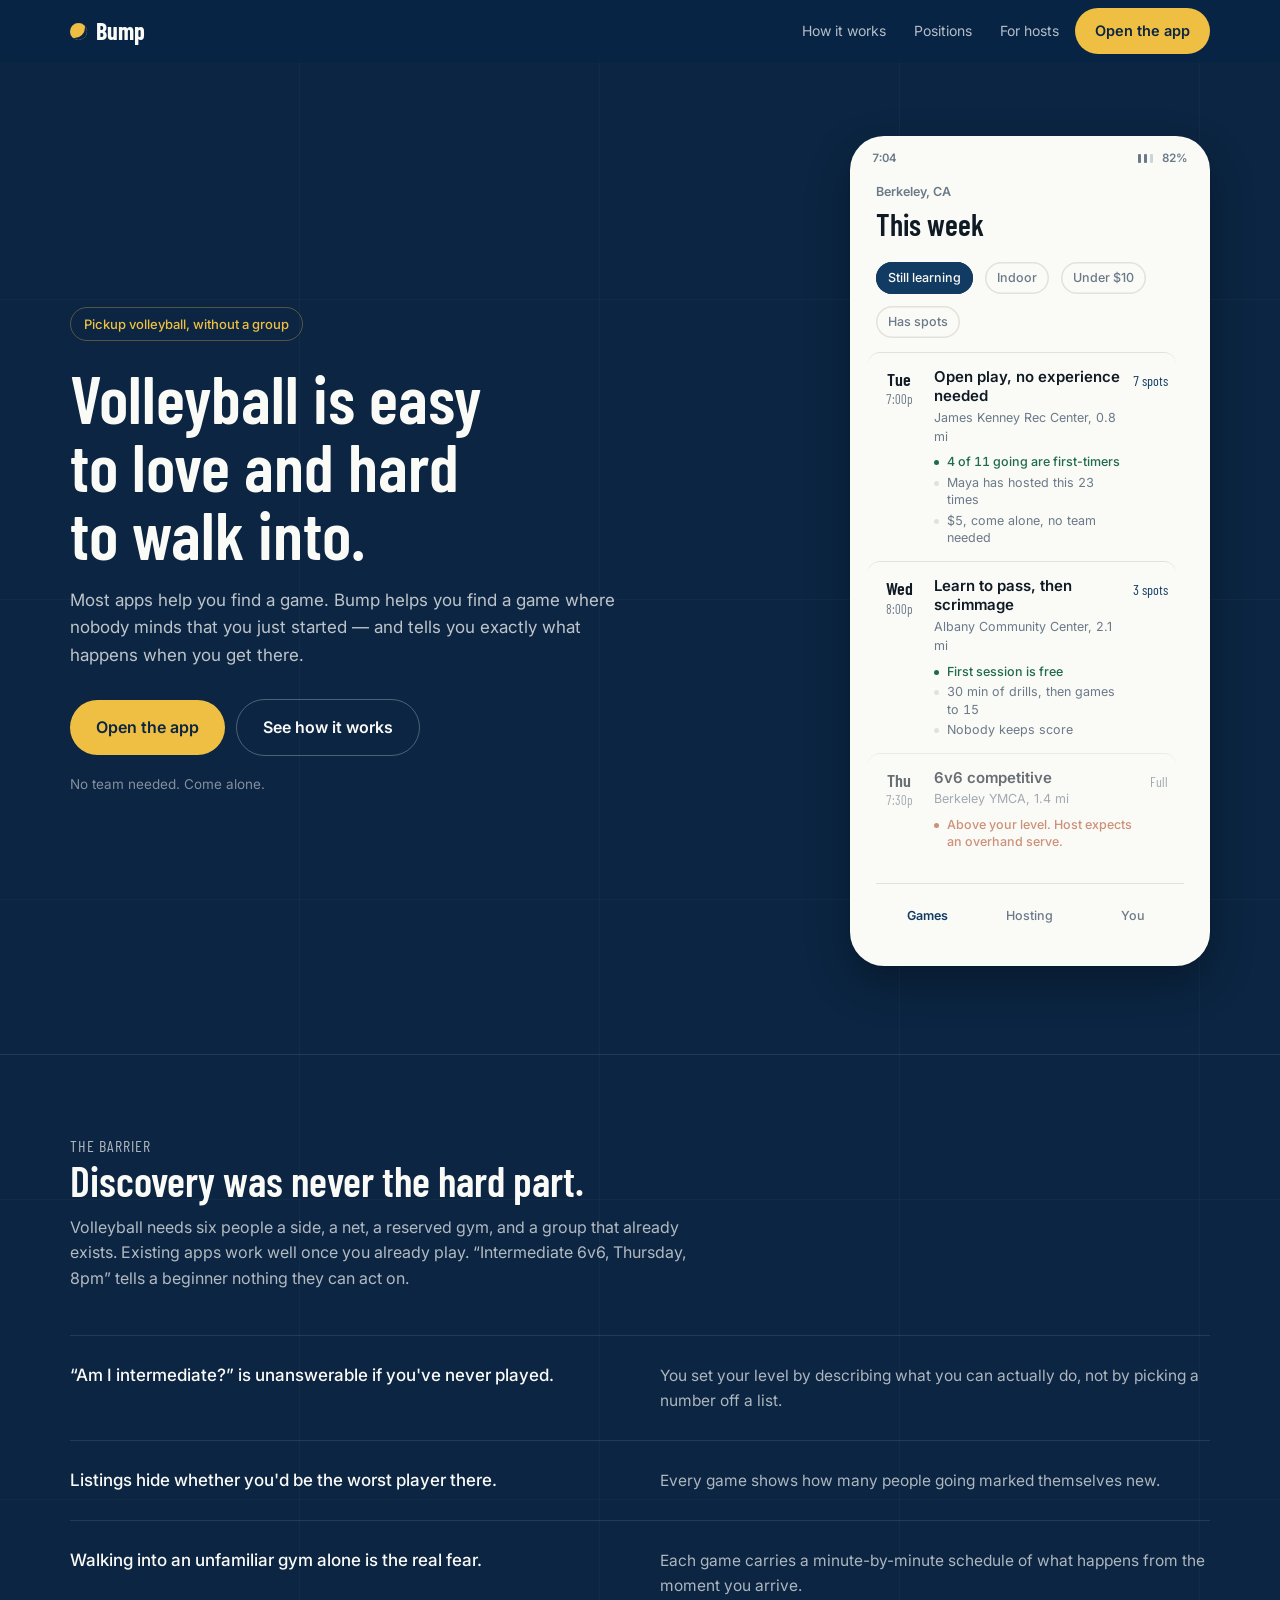
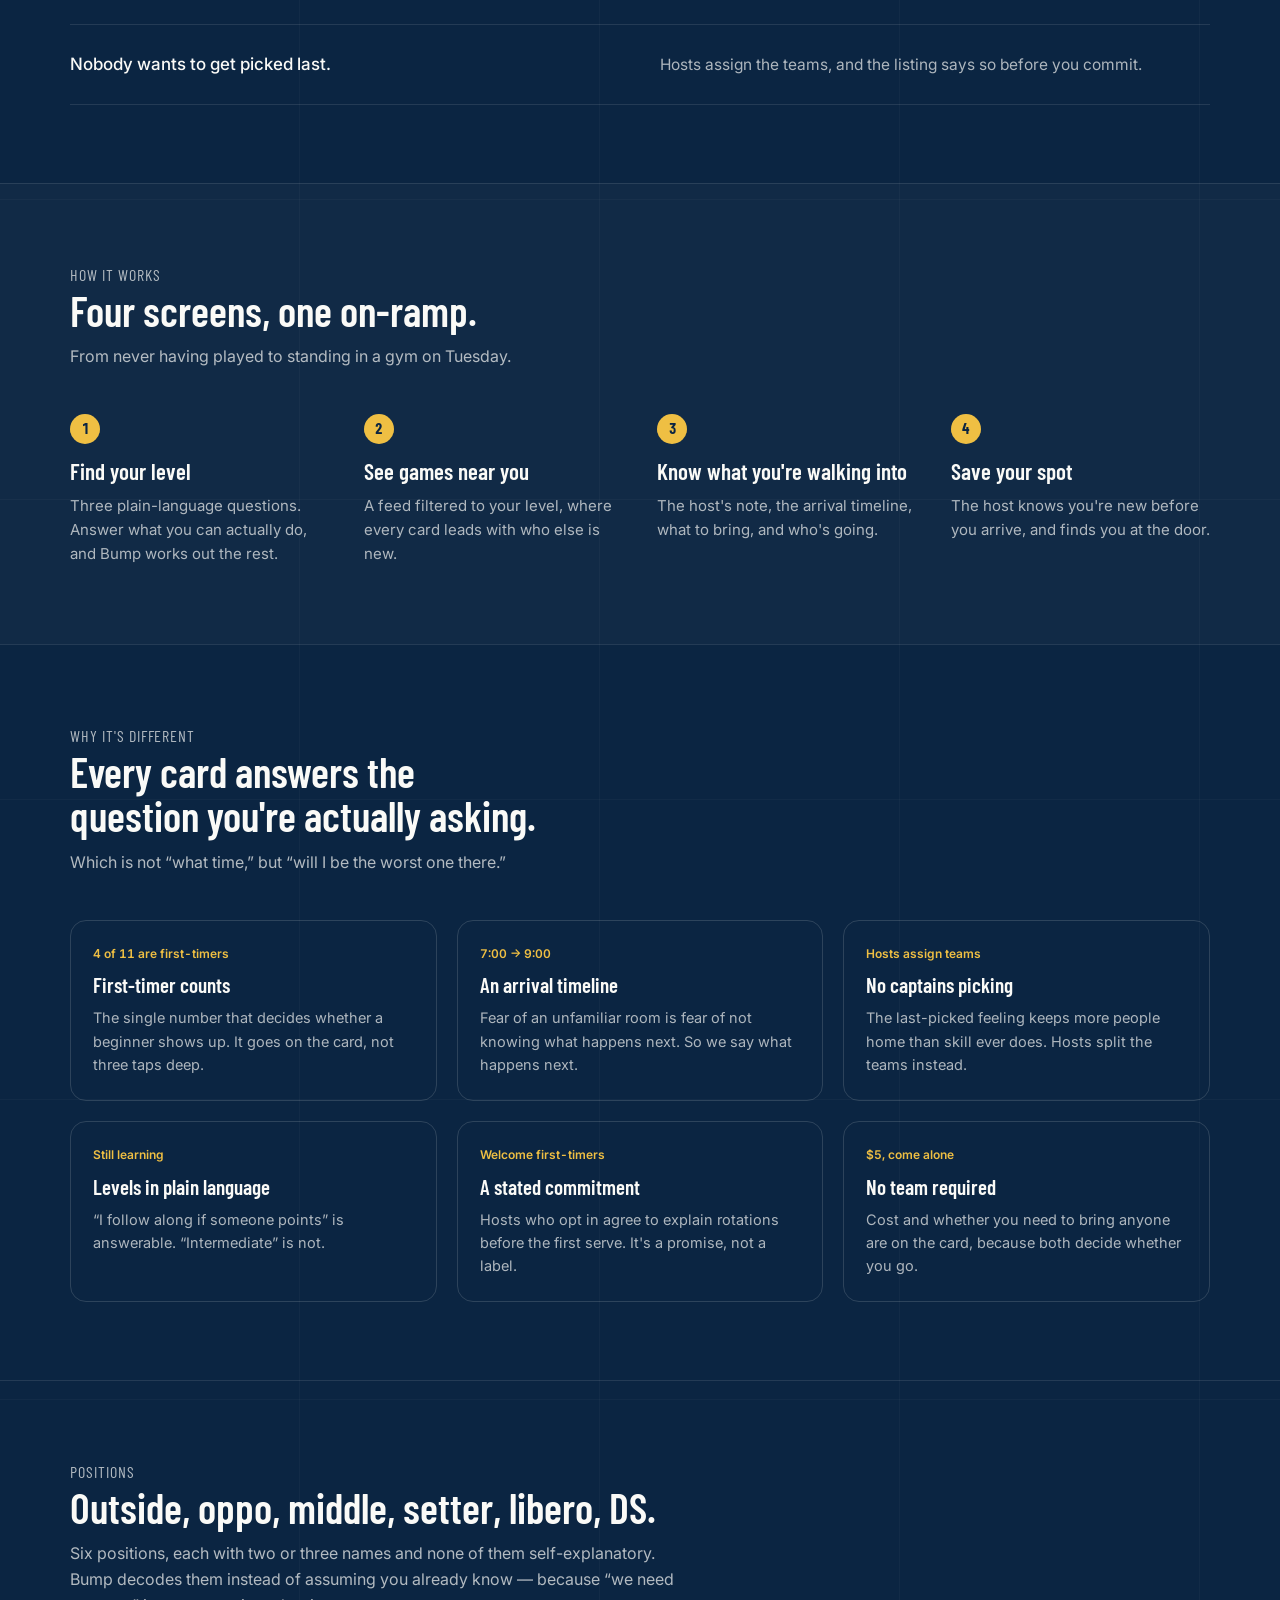
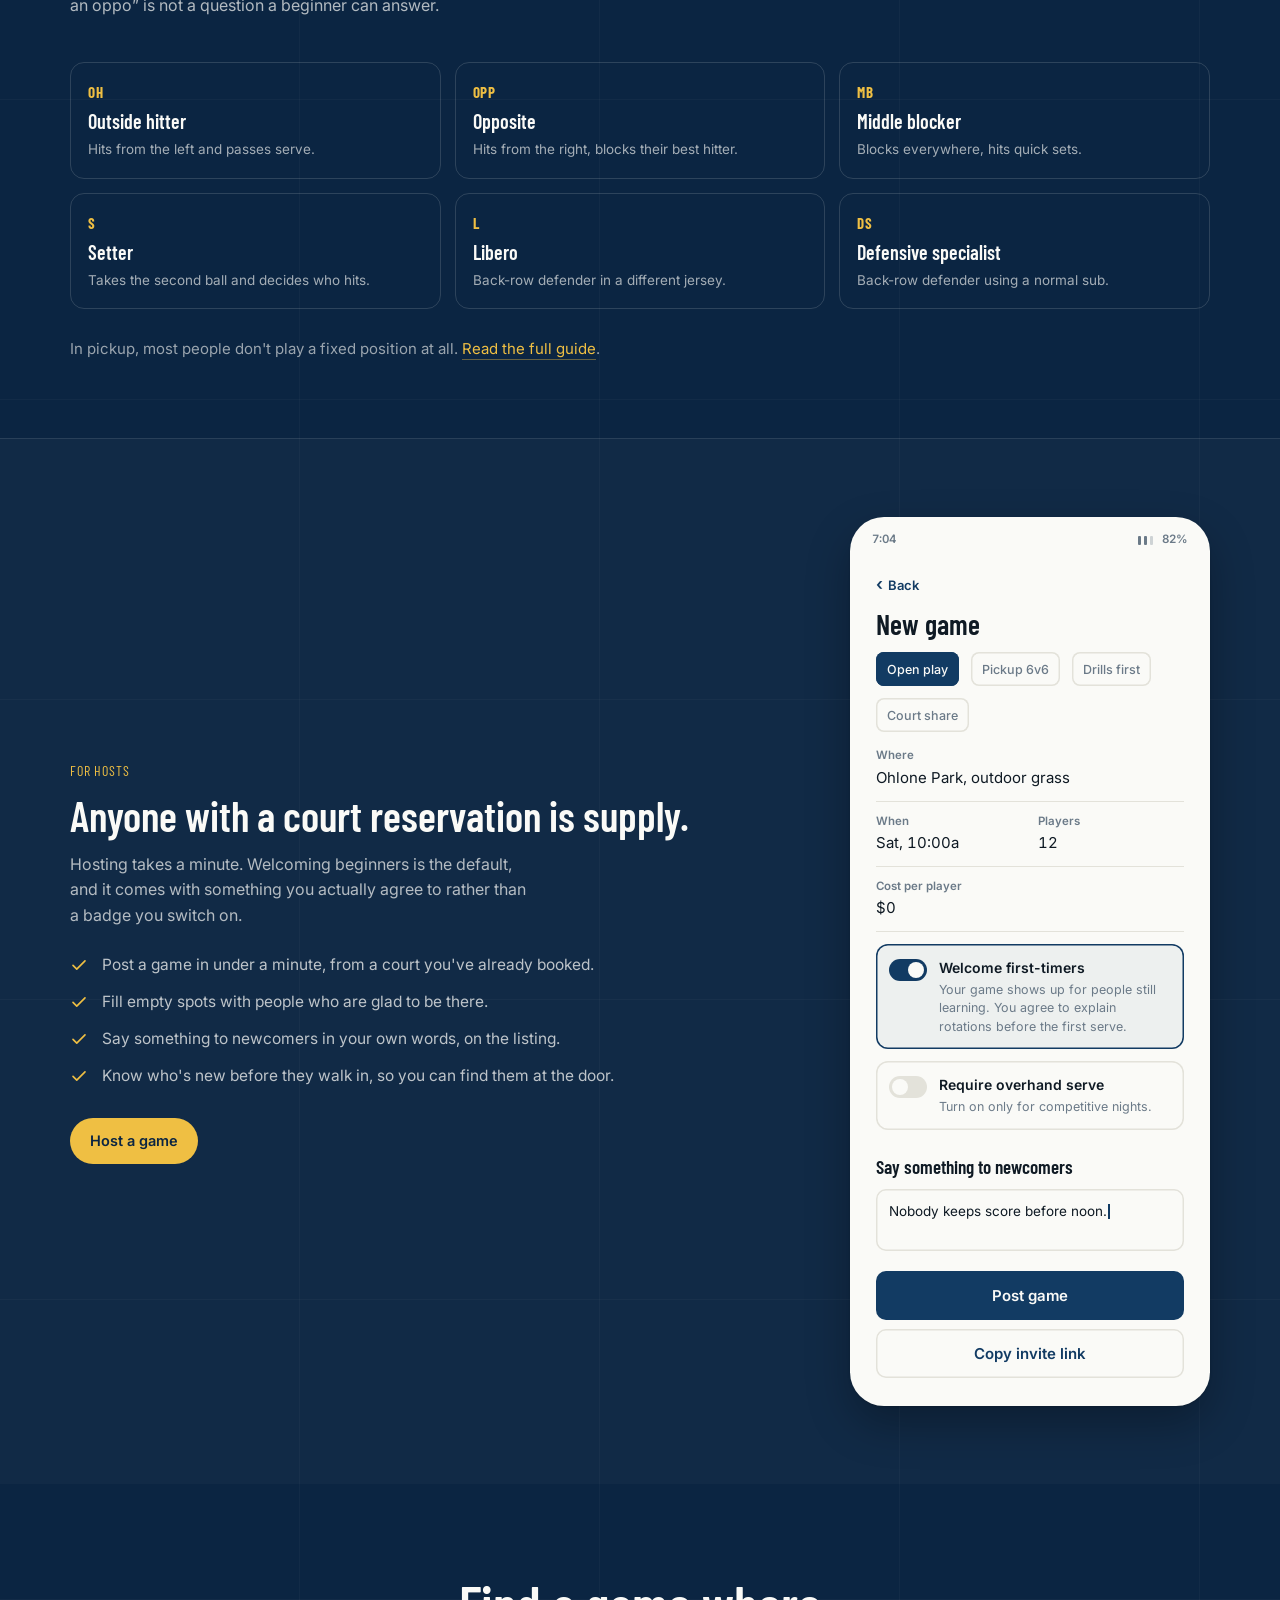
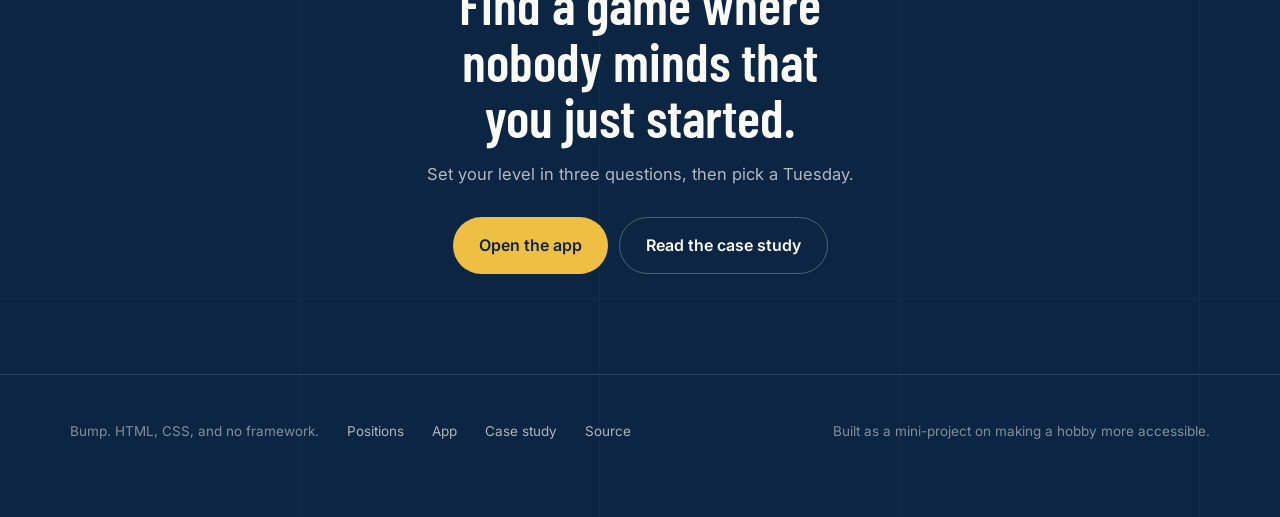
==== commit df608749: "Lay the position strip out three across auto-fit produced five columns at desktop width, leaving the" ====
--- a/index.html
+++ b/index.html
@@ -12,8 +12,8 @@
 <link rel="preconnect" href="https://fonts.googleapis.com">
 <link rel="preconnect" href="https://fonts.gstatic.com" crossorigin>
 <link href="https://fonts.googleapis.com/css2?family=Barlow+Condensed:wght@500;600;700&family=Inter:wght@400;500;600&display=swap" rel="stylesheet">
-<link rel="stylesheet" href="styles.css?v=6">
-<link rel="stylesheet" href="site.css?v=6">
+<link rel="stylesheet" href="styles.css?v=7">
+<link rel="stylesheet" href="site.css?v=7">
 </head>
 <body class="sitebody">
 
@@ -417,6 +417,6 @@
   </div>
 </footer>
 
-<script src="site.js?v=6"></script>
+<script src="site.js?v=7"></script>
 </body>
 </html>
--- a/site.css
+++ b/site.css
@@ -295,7 +295,7 @@
 .rotzone--front { background: rgba(250,250,247,.045); }
 .rotcourt__row {
   font-size: 11px; letter-spacing: .07em; text-transform: uppercase;
-  color: rgba(250,250,247,.42); margin: 12px 0 4px; text-align: center;
+  color: rgba(250,250,247,.56); margin: 12px 0 4px; text-align: center;
 }
 
 .rotnote h2 {
@@ -349,7 +349,10 @@
 
 /* ---------- compact position strip on the homepage ----------------------- */
 
-.posstrip { display: grid; grid-template-columns: repeat(auto-fit, minmax(184px, 1fr)); gap: 14px; }
+.posstrip { display: grid; grid-template-columns: repeat(3, minmax(0, 1fr)); gap: 14px; }
+/* six items: three across reads as two clean rows, never a 5 + 1 orphan */
+@media (max-width: 900px) { .posstrip { grid-template-columns: repeat(2, minmax(0, 1fr)); } }
+@media (max-width: 520px) { .posstrip { grid-template-columns: 1fr; } }
 .poschip {
   border: 1px solid rgba(250,250,247,.14);
   border-radius: 14px; padding: 18px 17px;
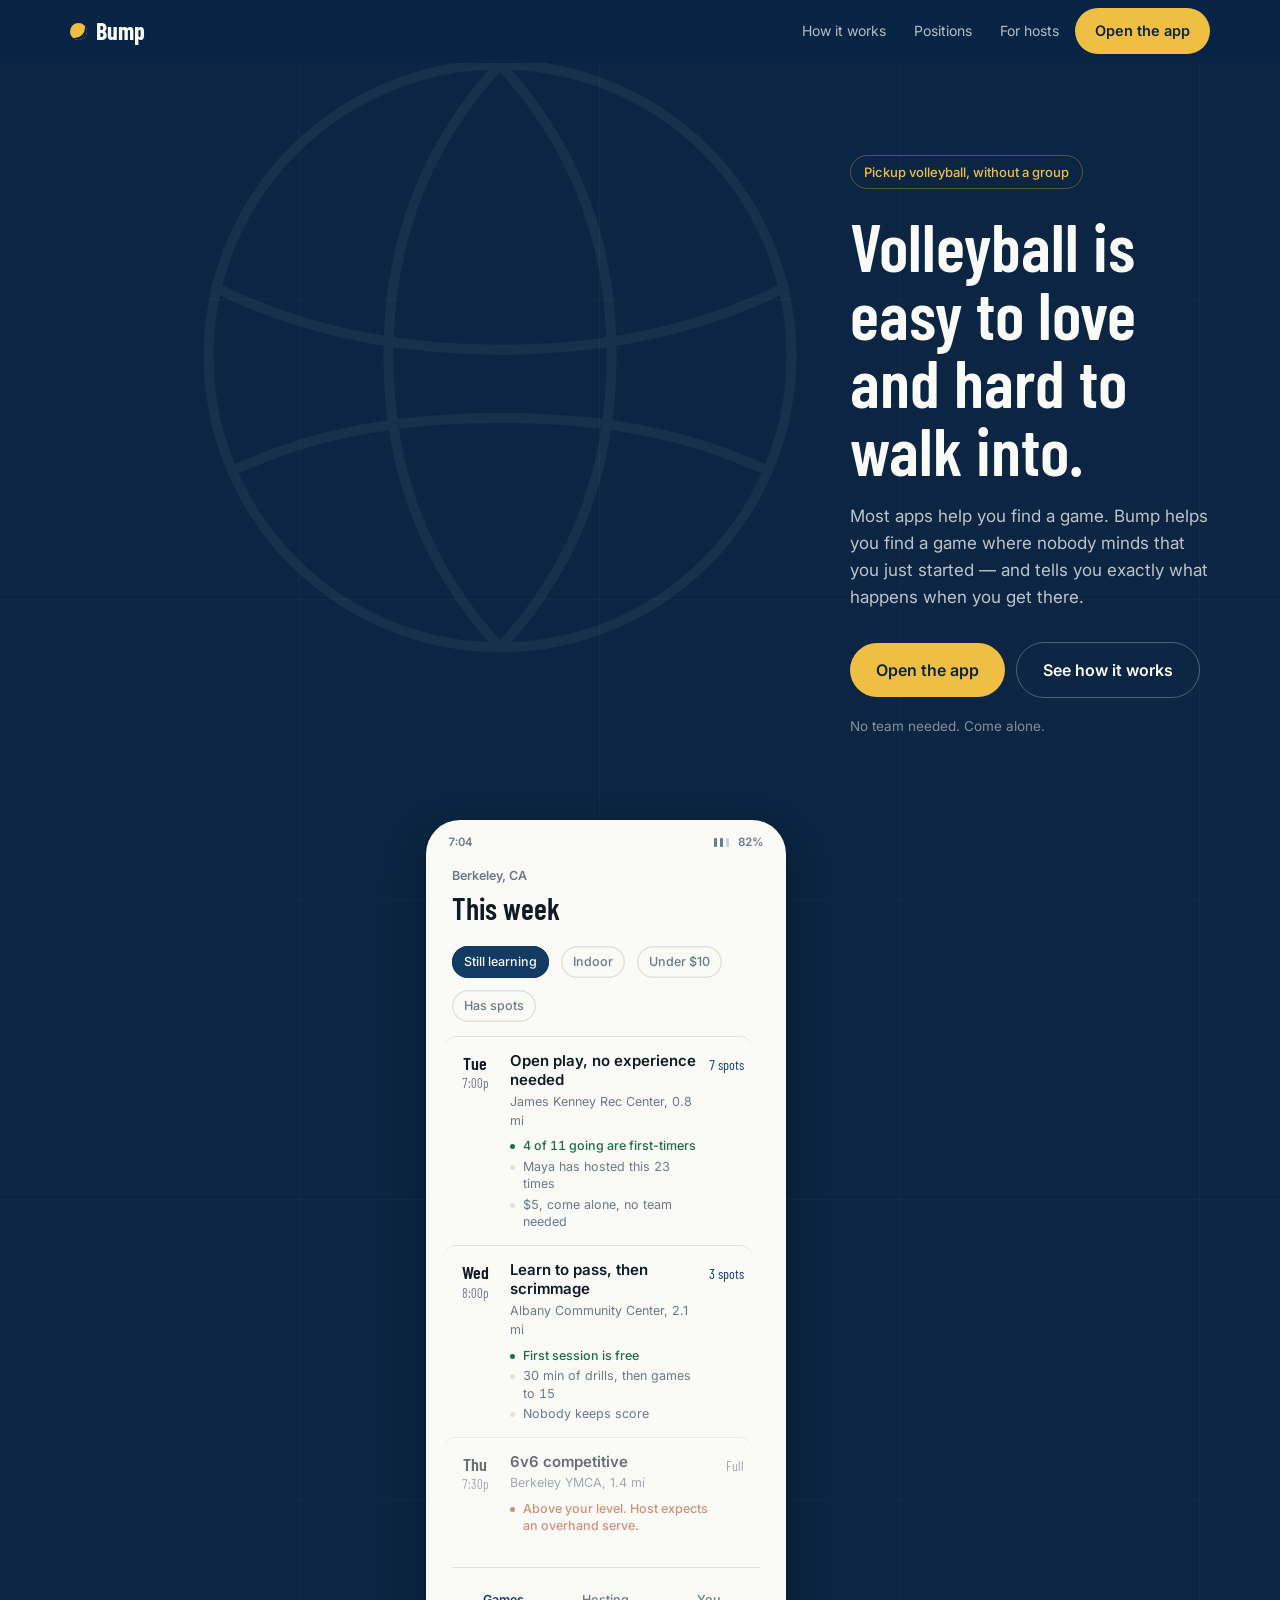
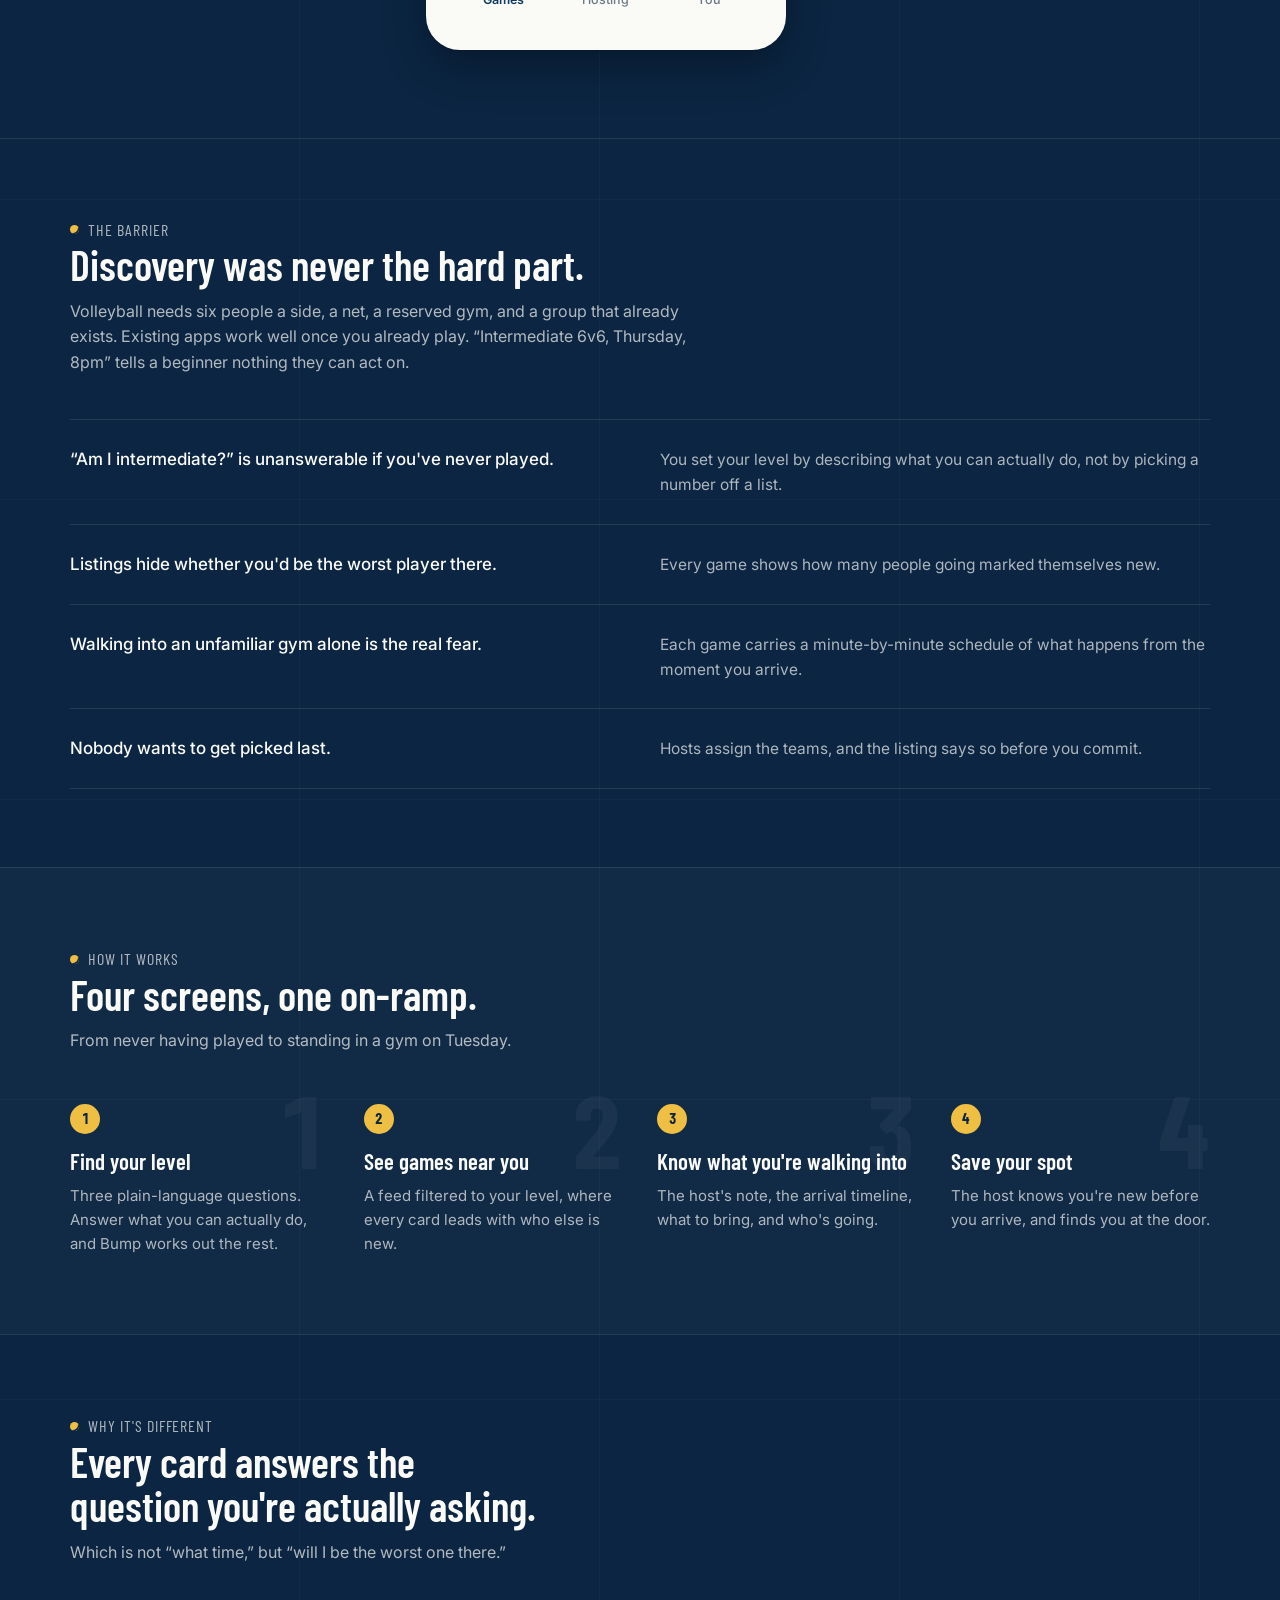
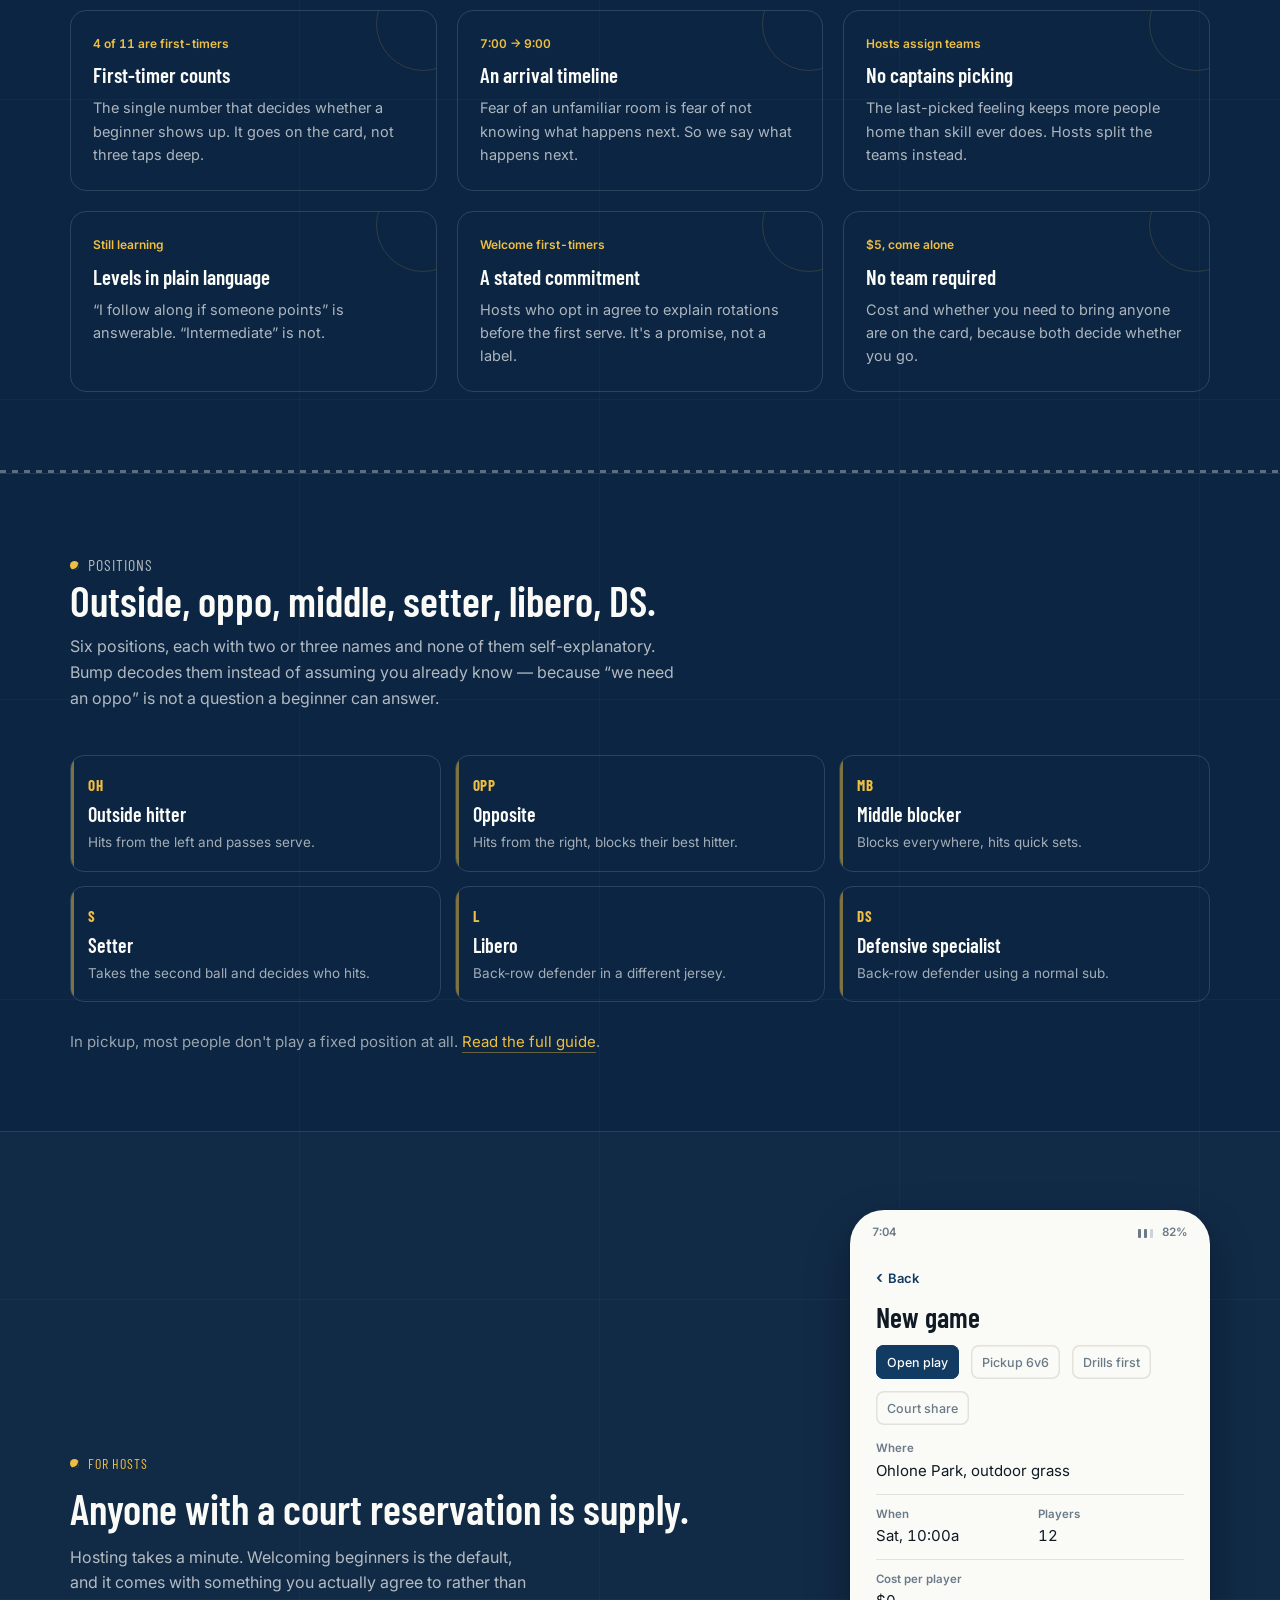
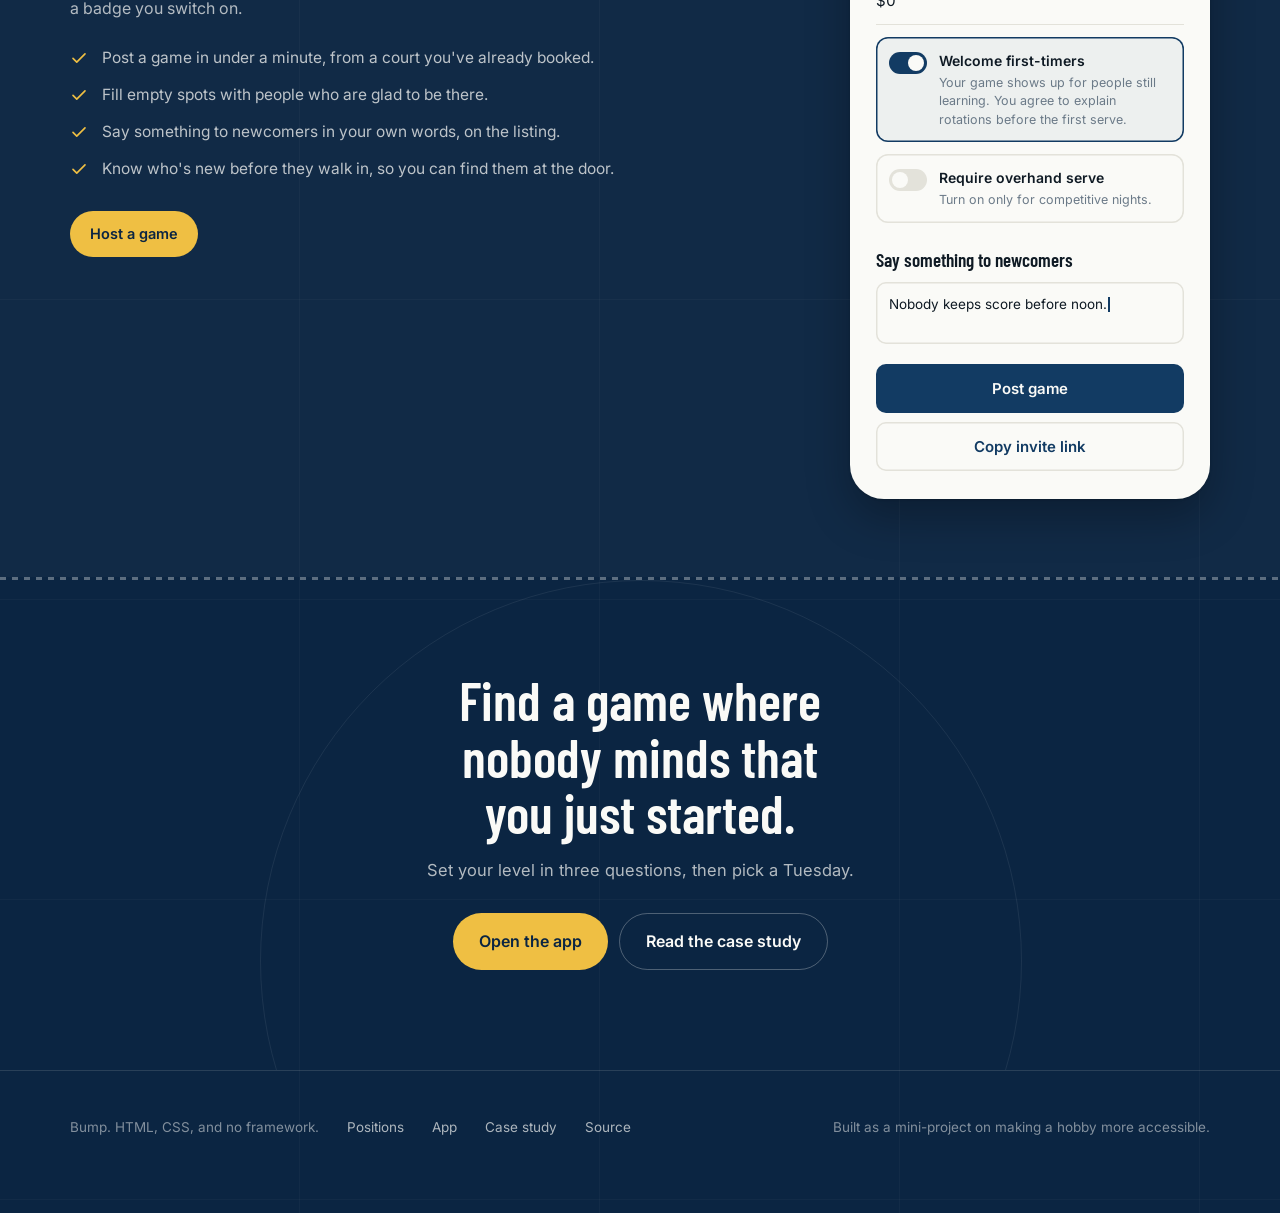
==== commit 26a51be8: "Add the volleyball opening sequence and a graphic layer The site now opens rather than just appearin" ====
--- a/index.html
+++ b/index.html
@@ -12,10 +12,30 @@
 <link rel="preconnect" href="https://fonts.googleapis.com">
 <link rel="preconnect" href="https://fonts.gstatic.com" crossorigin>
 <link href="https://fonts.googleapis.com/css2?family=Barlow+Condensed:wght@500;600;700&family=Inter:wght@400;500;600&display=swap" rel="stylesheet">
-<link rel="stylesheet" href="styles.css?v=7">
-<link rel="stylesheet" href="site.css?v=7">
+<link rel="stylesheet" href="styles.css?v=8">
+<link rel="stylesheet" href="site.css?v=8">
+<link rel="stylesheet" href="intro.css?v=8">
 </head>
-<body class="sitebody">
+<body class="sitebody intro-hold">
+
+<div class="intro" data-intro aria-hidden="true">
+  <div class="intro__panel intro__panel--top"></div>
+  <div class="intro__panel intro__panel--bottom"></div>
+  <span class="intro__ring" aria-hidden="true"></span>
+  <div class="intro__ball">
+        <svg viewBox="0 0 100 100" fill="none" aria-hidden="true">
+          <circle cx="50" cy="50" r="47" fill="#EFBF43"/>
+          <g stroke="#0B2542" stroke-width="2.6" stroke-linecap="round" fill="none">
+            <path d="M50 3c-13 14-18 30-18 47s5 33 18 47"/>
+            <path d="M50 3c13 14 18 30 18 47s-5 33-18 47"/>
+            <path d="M4.2 39c14 7 29 10 45.8 10s31.8-3 45.8-10"/>
+            <path d="M8 68c11-5 24-8 42-8s31 3 42 8"/>
+          </g>
+          <circle cx="50" cy="50" r="47" stroke="#0B2542" stroke-width="2.6" fill="none" opacity="1"/>
+        </svg>
+  </div>
+</div>
+
 
 <header class="topnav" data-topnav>
   <div class="topnav__in">
@@ -35,6 +55,18 @@
 
   <!-- ====================== HERO ====================== -->
   <section class="hero">
+    <div class="hero__mark" aria-hidden="true">
+      <svg viewBox="0 0 100 100" fill="none" aria-hidden="true">
+          <circle cx="50" cy="50" r="47" fill="none"/>
+          <g stroke="#FAFAF7" stroke-width="1.6" stroke-linecap="round" fill="none">
+            <path d="M50 3c-13 14-18 30-18 47s5 33 18 47"/>
+            <path d="M50 3c13 14 18 30 18 47s-5 33-18 47"/>
+            <path d="M4.2 39c14 7 29 10 45.8 10s31.8-3 45.8-10"/>
+            <path d="M8 68c11-5 24-8 42-8s31 3 42 8"/>
+          </g>
+          <circle cx="50" cy="50" r="47" stroke="#FAFAF7" stroke-width="1.6" fill="none" opacity="1"/>
+        </svg>
+    </div>
     <div class="hero__copy">
       <p class="hero__eyebrow">Pickup volleyball, without a group</p>
       <h1>Volleyball is easy to love and hard to walk into.</h1>
@@ -171,21 +203,25 @@
 
       <div class="steps">
         <div class="step-card">
+          <span class="step-card__ghost num" aria-hidden="true">1</span>
           <span class="step-card__n num">1</span>
           <h3>Find your level</h3>
           <p>Three plain-language questions. Answer what you can actually do, and Bump works out the rest.</p>
         </div>
         <div class="step-card">
+          <span class="step-card__ghost num" aria-hidden="true">2</span>
           <span class="step-card__n num">2</span>
           <h3>See games near you</h3>
           <p>A feed filtered to your level, where every card leads with who else is new.</p>
         </div>
         <div class="step-card">
+          <span class="step-card__ghost num" aria-hidden="true">3</span>
           <span class="step-card__n num">3</span>
           <h3>Know what you're walking into</h3>
           <p>The host's note, the arrival timeline, what to bring, and who's going.</p>
         </div>
         <div class="step-card">
+          <span class="step-card__ghost num" aria-hidden="true">4</span>
           <span class="step-card__n num">4</span>
           <h3>Save your spot</h3>
           <p>The host knows you're new before you arrive, and finds you at the door.</p>
@@ -237,6 +273,8 @@
       </div>
     </div>
   </section>
+
+  <hr class="netrule" aria-hidden="true">
 
   <!-- ====================== POSITIONS ====================== -->
   <section class="band" id="positions">
@@ -392,6 +430,8 @@
     </div>
   </section>
 
+  <hr class="netrule" aria-hidden="true">
+
   <!-- ====================== CLOSER ====================== -->
   <section class="closer">
     <div class="wrap">
@@ -417,6 +457,6 @@
   </div>
 </footer>
 
-<script src="site.js?v=7"></script>
+<script src="site.js?v=8"></script>
 </body>
 </html>
--- a/site.css
+++ b/site.css
@@ -370,3 +370,90 @@
   font-size: 20px; font-weight: 600; line-height: 1.15;
 }
 .poschip__what { font-size: 13.5px; line-height: 1.5; color: rgba(250,250,247,.64); }
+
+/* ==========================================================================
+   Graphic layer
+   Court geometry used as page furniture: seam rules, a net divider, the ball
+   as a watermark, and oversized section numerals.
+   ========================================================================== */
+
+/* ---------- ball watermark behind the hero ------------------------------- */
+
+.hero { position: relative; }
+.hero__mark {
+  position: absolute; right: -120px; top: -90px;
+  width: 620px; height: 620px;
+  opacity: .05; pointer-events: none; z-index: 0;
+  animation: slowspin 90s linear infinite;
+}
+.hero__mark svg { width: 100%; height: 100%; display: block; }
+@keyframes slowspin { to { transform: rotate(360deg); } }
+.hero > * { position: relative; z-index: 1; }
+@media (max-width: 900px) { .hero__mark { width: 400px; height: 400px; right: -140px; top: -60px; } }
+@media (prefers-reduced-motion: reduce) { .hero__mark { animation: none; } }
+
+/* ---------- a net rule between bands ------------------------------------- */
+
+.netrule {
+  height: 3px; margin: 0;
+  background: repeating-linear-gradient(90deg,
+    rgba(250,250,247,.34) 0 6px, transparent 6px 12px);
+  border: 0;
+}
+
+/* ---------- section kickers get a ball glyph ----------------------------- */
+
+.band__kicker { display: flex; align-items: center; gap: 9px; }
+.band__kicker::before {
+  content: ""; width: 9px; height: 9px; border-radius: 50%;
+  background: var(--ball); flex: none;
+  box-shadow: inset -2px -2px 0 -1px var(--court-deep);
+}
+
+/* ---------- oversized numerals on the walkthrough ------------------------ */
+
+.step-card { position: relative; padding-top: 6px; }
+.step-card__ghost {
+  position: absolute; right: 0; top: -22px;
+  font-family: 'Barlow Condensed', Inter, sans-serif;
+  font-size: 104px; font-weight: 700; line-height: 1;
+  color: rgba(250,250,247,.045);
+  pointer-events: none; user-select: none;
+  font-variant-numeric: tabular-nums;
+}
+
+/* ---------- court corner marks on the signal cards ----------------------- */
+
+.card { position: relative; overflow: hidden; }
+.card::before {
+  content: ""; position: absolute; right: -34px; top: -34px;
+  width: 92px; height: 92px; border-radius: 50%;
+  border: 1.5px solid rgba(239,191,67,.16);
+  pointer-events: none;
+  transition: transform var(--fast) ease-out, border-color var(--fast) ease-out;
+}
+@media (hover: hover) {
+  .card:hover::before { transform: scale(1.12); border-color: rgba(239,191,67,.34); }
+}
+
+/* ---------- position chips carry a court-zone tint ----------------------- */
+
+.poschip { position: relative; overflow: hidden; }
+.poschip::after {
+  content: ""; position: absolute; left: 0; top: 0; bottom: 0; width: 3px;
+  background: var(--ball); opacity: .5;
+  transition: opacity var(--fast) ease-out;
+}
+@media (hover: hover) { .poschip:hover::after { opacity: 1; } }
+
+/* ---------- closing band sits on a court arc ----------------------------- */
+
+.closer { position: relative; overflow: hidden; }
+.closer::before {
+  content: ""; position: absolute; left: 50%; top: 0;
+  width: 760px; height: 760px; margin-left: -380px;
+  border-radius: 50%;
+  border: 1.5px solid rgba(250,250,247,.07);
+  pointer-events: none;
+}
+.closer > * { position: relative; }
--- a/intro.css
+++ b/intro.css
@@ -0,0 +1,120 @@
+/* ==========================================================================
+   Bump — opening sequence.
+
+   A volleyball drops, lands, and knocks the page open: the ball hits, a ring
+   goes out from the impact, and the two halves of the cover slide apart to
+   reveal the site behind them.
+
+   The whole thing is CSS-timed and ends on `visibility: hidden`, so if the
+   JavaScript never runs the cover still clears itself and the site is usable.
+   That is deliberate — a preloader that depends on script is a preloader that
+   can trap the page.
+   ========================================================================== */
+
+.intro {
+  position: fixed; inset: 0; z-index: 90;
+  pointer-events: none;
+  /* the cover is the two panels; this element only holds them */
+  animation: introDone 0s linear 1750ms forwards;
+}
+@keyframes introDone { to { visibility: hidden; } }
+
+/* ---------- the two halves of the cover ---------------------------------- */
+
+.intro__panel {
+  position: absolute; left: 0; right: 0;
+  height: 50.5%;                    /* the overlap hides a seam at the join */
+  background: var(--court-deep);
+  will-change: transform;
+}
+.intro__panel--top {
+  top: 0;
+  animation: openUp 900ms var(--ease) 780ms both;
+}
+.intro__panel--bottom {
+  bottom: 0;
+  animation: openDown 900ms var(--ease) 780ms both;
+}
+@keyframes openUp   { from { transform: none; } to { transform: translate3d(0, -101%, 0); } }
+@keyframes openDown { from { transform: none; } to { transform: translate3d(0,  101%, 0); } }
+
+/* a hairline of court yellow rides the opening edge */
+.intro__panel--top::after,
+.intro__panel--bottom::after {
+  content: ""; position: absolute; left: 0; right: 0; height: 2px;
+  background: var(--ball); opacity: 0;
+  animation: seam 900ms var(--ease) 780ms both;
+}
+.intro__panel--top::after { bottom: 0; }
+.intro__panel--bottom::after { top: 0; }
+@keyframes seam {
+  0%   { opacity: 0; }
+  18%  { opacity: 1; }
+  100% { opacity: 0; }
+}
+
+/* ---------- the ball ------------------------------------------------------ */
+
+.intro__ball {
+  position: absolute; top: 50%; left: 50%;
+  width: 128px; height: 128px; margin: -64px 0 0 -64px;
+  animation: ballIn 780ms cubic-bezier(0.4, 0, 0.2, 1) both,
+             ballOut 460ms var(--ease) 760ms both;
+  will-change: transform, opacity;
+}
+.intro__ball svg { width: 100%; height: 100%; display: block; }
+
+/* drops in, spinning, and lands with a squash */
+@keyframes ballIn {
+  0%   { transform: translate3d(0, -46vh, 0) rotate(-150deg) scale(.72); opacity: 0; }
+  22%  { opacity: 1; }
+  70%  { transform: translate3d(0, 0, 0) rotate(8deg) scale(1); }
+  80%  { transform: translate3d(0, 4px, 0) rotate(10deg) scale(1.06, .94); }
+  90%  { transform: translate3d(0, -6px, 0) rotate(12deg) scale(.98, 1.02); }
+  100% { transform: translate3d(0, 0, 0) rotate(14deg) scale(1); }
+}
+/* then it drives through the page as the cover opens */
+@keyframes ballOut {
+  from { opacity: 1; }
+  to   { transform: rotate(22deg) scale(2.4); opacity: 0; }
+}
+
+/* ---------- the impact ring ---------------------------------------------- */
+
+.intro__ring {
+  position: absolute; top: 50%; left: 50%;
+  width: 128px; height: 128px; margin: -64px 0 0 -64px;
+  border: 2px solid var(--ball); border-radius: 50%;
+  opacity: 0;
+  animation: ring 620ms var(--ease) 700ms both;
+}
+@keyframes ring {
+  0%   { transform: scale(.8); opacity: 0; }
+  25%  { opacity: .7; }
+  100% { transform: scale(4.6); opacity: 0; }
+}
+
+/* ---------- the page underneath ------------------------------------------ */
+/* it lifts very slightly as the cover clears, so the reveal has depth */
+
+.intro-hold main,
+.intro-hold .topnav,
+.intro-hold .sitefoot {
+  animation: behind 900ms var(--ease) 820ms both;
+}
+@keyframes behind {
+  from { transform: scale(.985); opacity: .55; }
+  to   { transform: none; opacity: 1; }
+}
+
+/* ---------- opted out, or already seen ----------------------------------- */
+
+.intro--skip { display: none; }
+.intro--skip ~ * { animation: none !important; }
+
+@media (prefers-reduced-motion: reduce) {
+  .intro { display: none; }
+  .intro-hold main,
+  .intro-hold .topnav,
+  .intro-hold .sitefoot { animation: none !important; }
+}
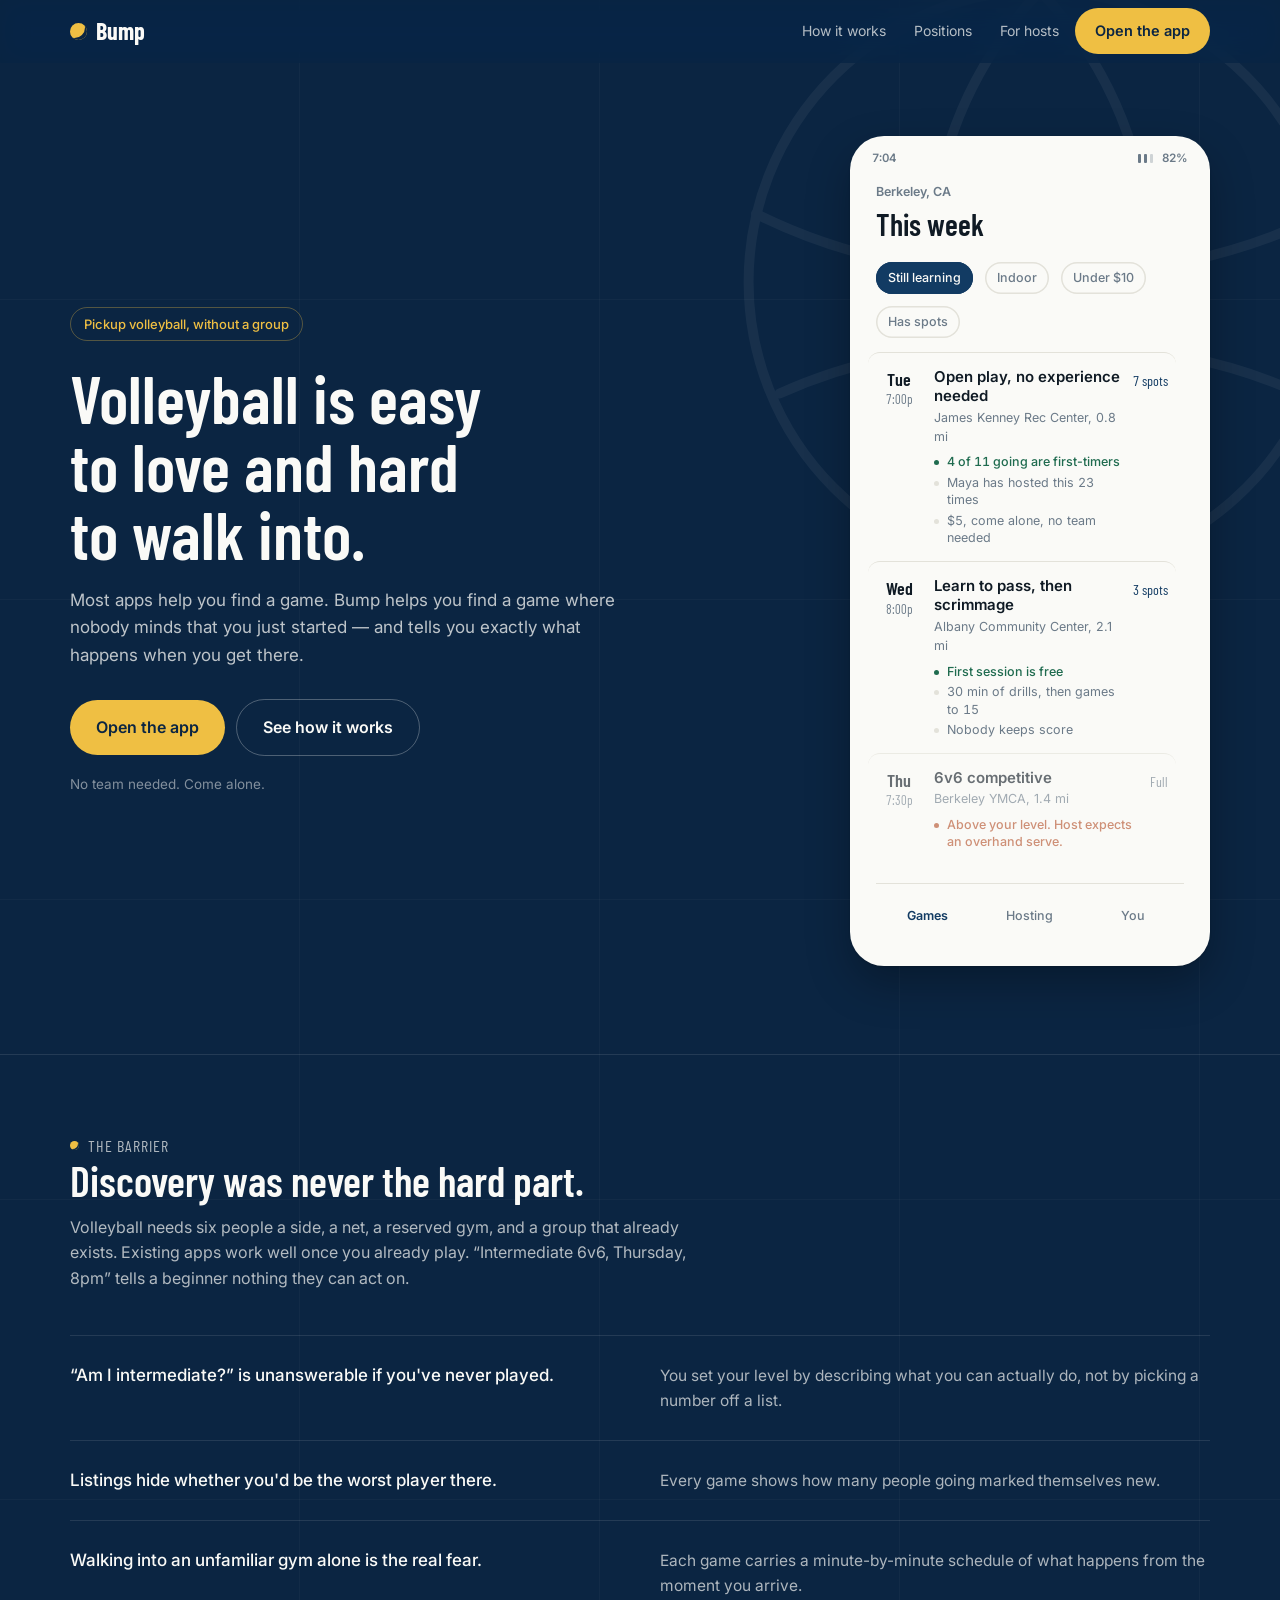
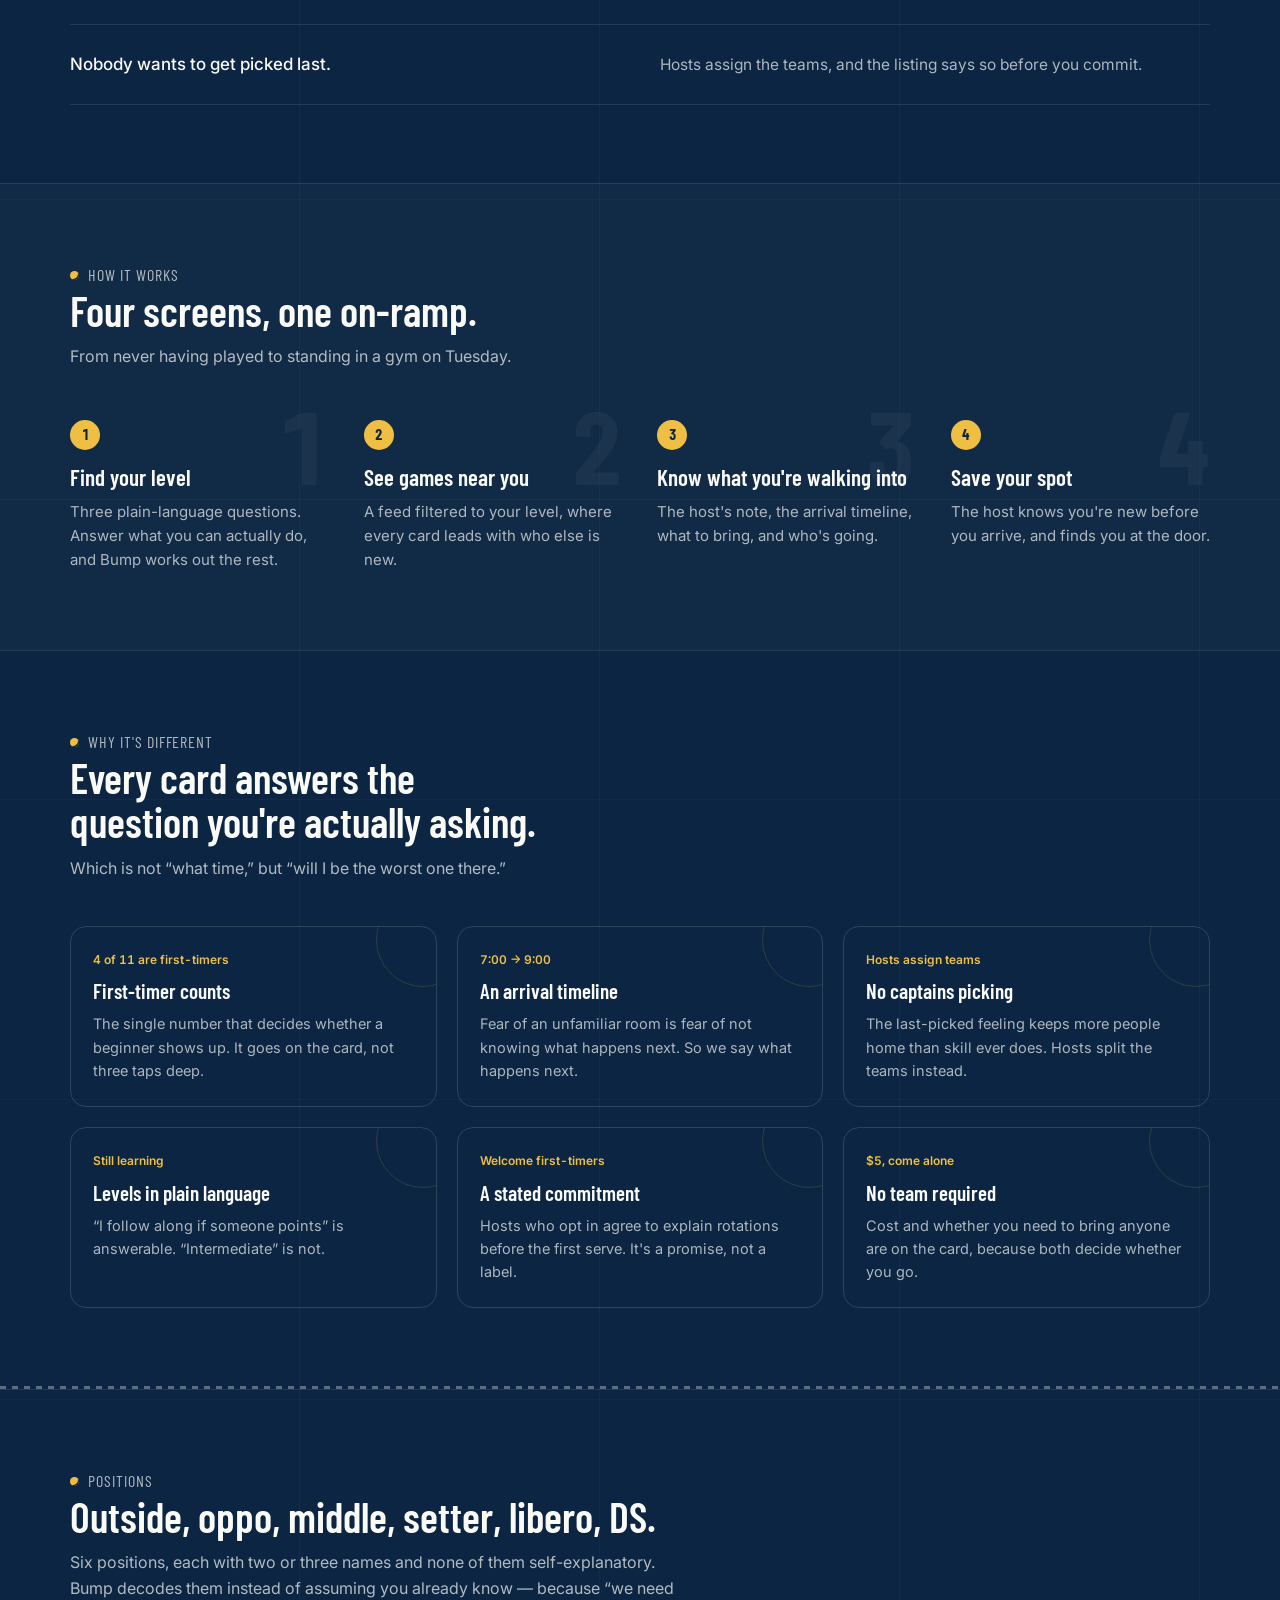
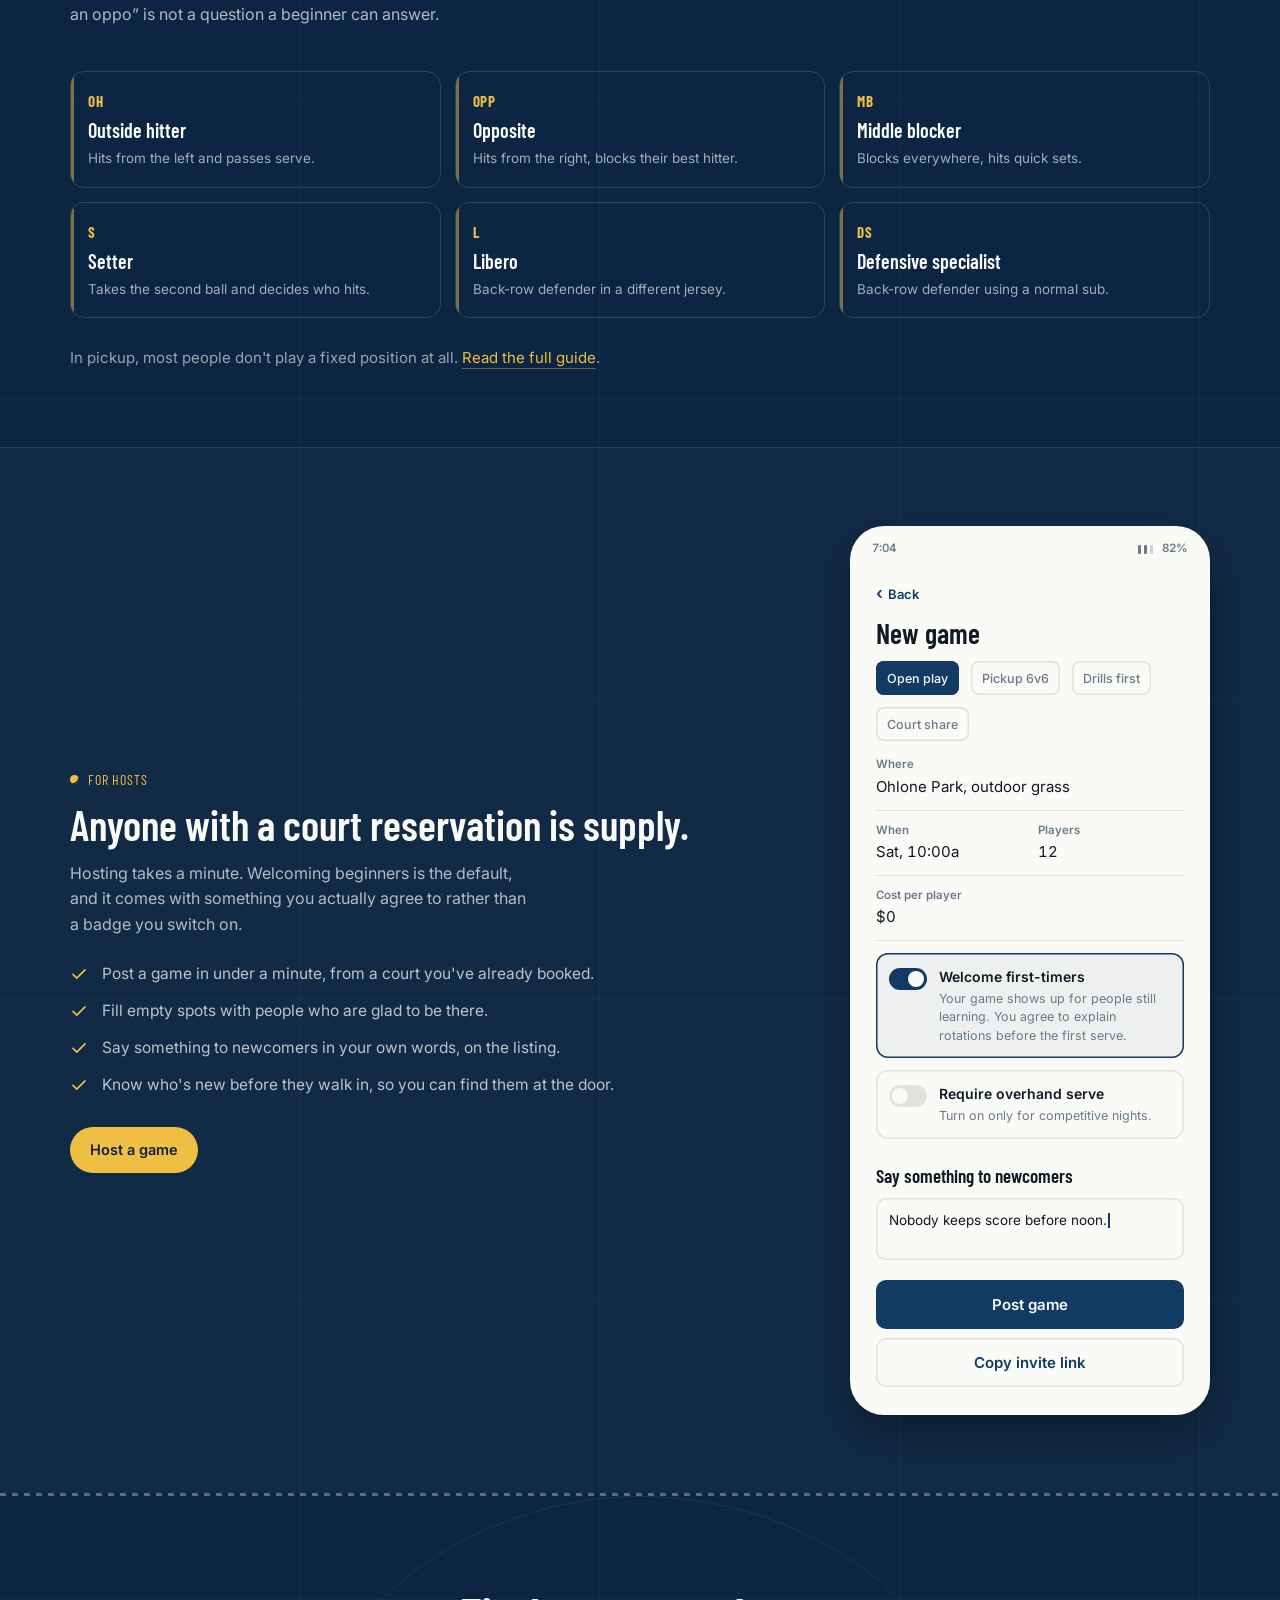
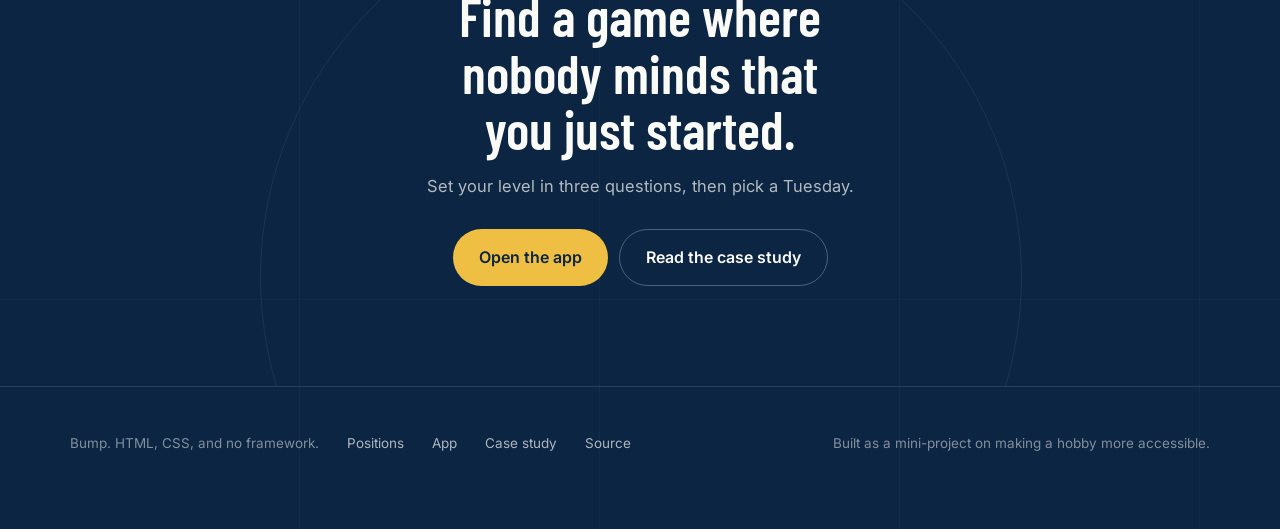
==== commit 4837454e: "Keep the hero watermark out of the grid flow .hero > * carries the same specificity as .hero__mark a" ====
--- a/index.html
+++ b/index.html
@@ -12,9 +12,9 @@
 <link rel="preconnect" href="https://fonts.googleapis.com">
 <link rel="preconnect" href="https://fonts.gstatic.com" crossorigin>
 <link href="https://fonts.googleapis.com/css2?family=Barlow+Condensed:wght@500;600;700&family=Inter:wght@400;500;600&display=swap" rel="stylesheet">
-<link rel="stylesheet" href="styles.css?v=8">
-<link rel="stylesheet" href="site.css?v=8">
-<link rel="stylesheet" href="intro.css?v=8">
+<link rel="stylesheet" href="styles.css?v=9">
+<link rel="stylesheet" href="site.css?v=9">
+<link rel="stylesheet" href="intro.css?v=9">
 </head>
 <body class="sitebody intro-hold">
 
@@ -457,6 +457,6 @@
   </div>
 </footer>
 
-<script src="site.js?v=8"></script>
+<script src="site.js?v=9"></script>
 </body>
 </html>
--- a/site.css
+++ b/site.css
@@ -388,7 +388,10 @@
 }
 .hero__mark svg { width: 100%; height: 100%; display: block; }
 @keyframes slowspin { to { transform: rotate(360deg); } }
-.hero > * { position: relative; z-index: 1; }
+/* the watermark must stay out of flow: `.hero > *` has the same specificity as
+   `.hero__mark` and is declared later, so without the :not() it would win and
+   turn the mark into a grid item, pushing the hero copy out of column one */
+.hero > *:not(.hero__mark) { position: relative; z-index: 1; }
 @media (max-width: 900px) { .hero__mark { width: 400px; height: 400px; right: -140px; top: -60px; } }
 @media (prefers-reduced-motion: reduce) { .hero__mark { animation: none; } }
 
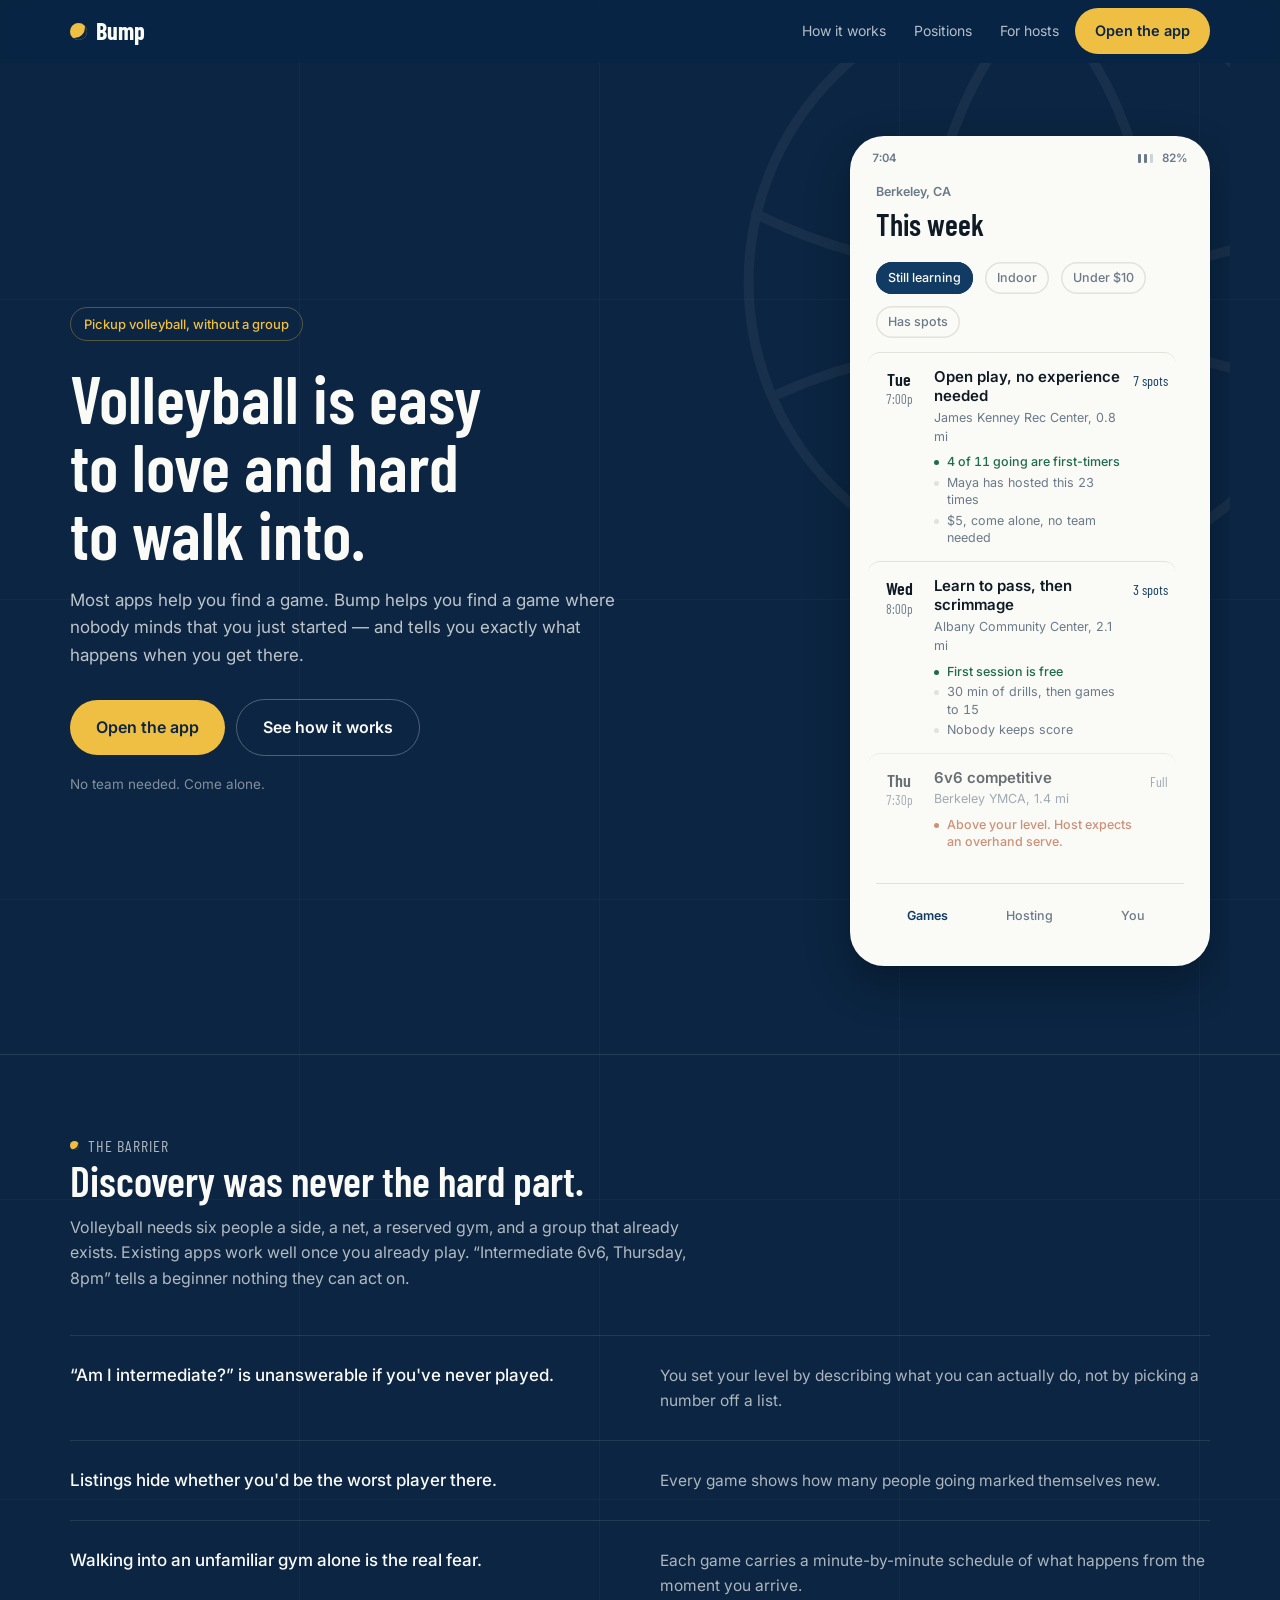
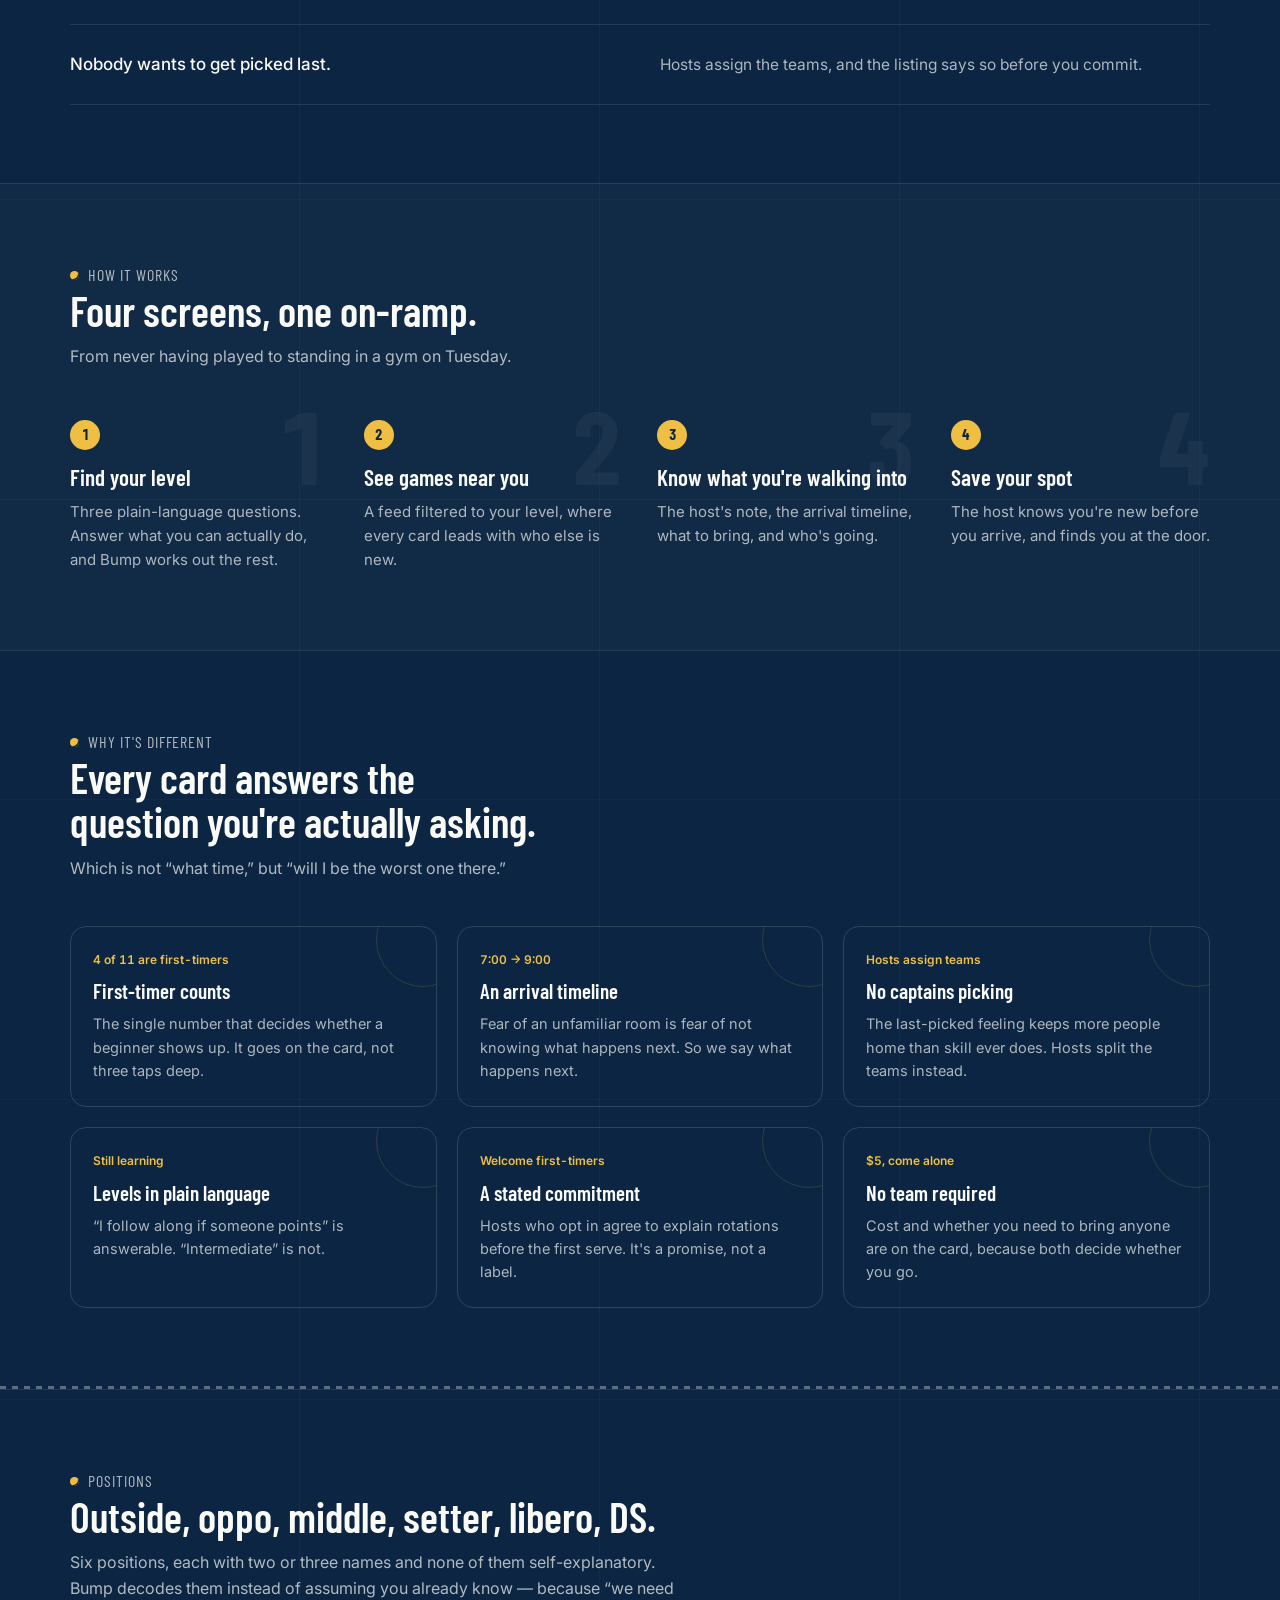
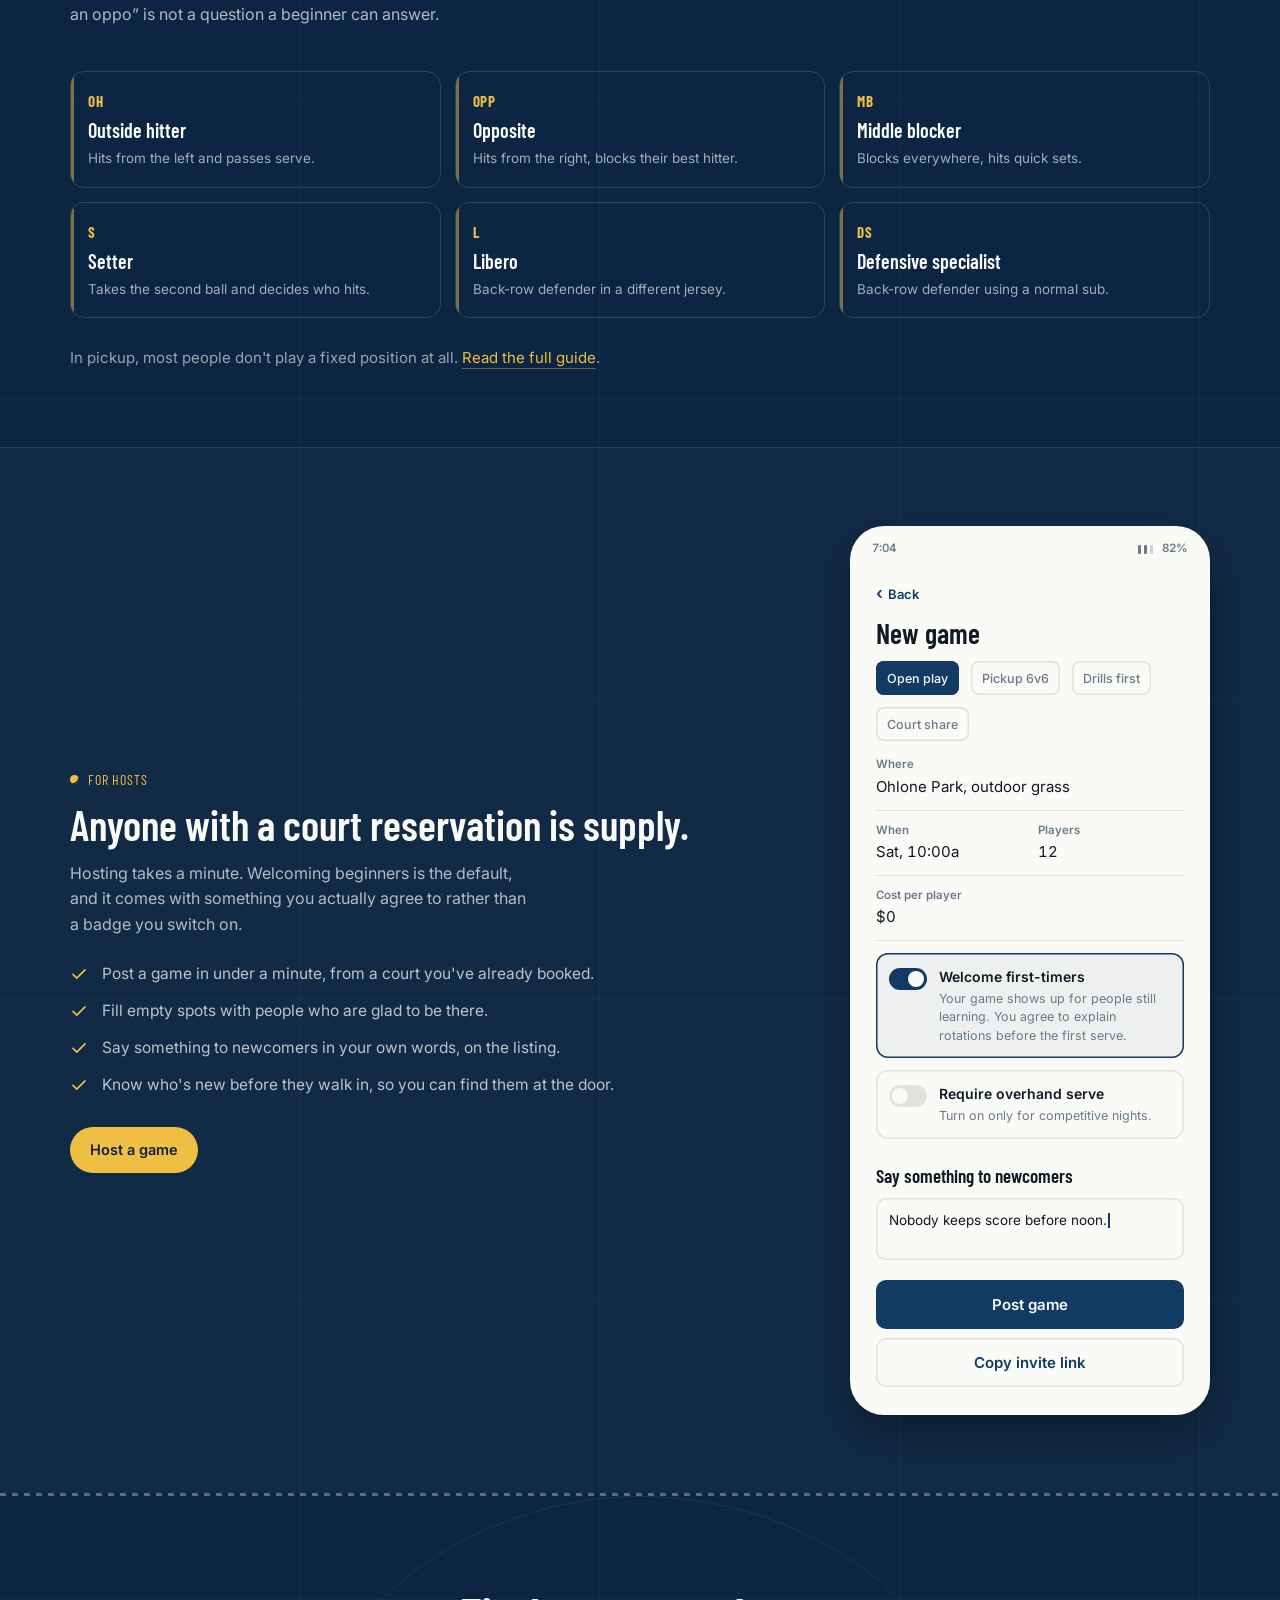
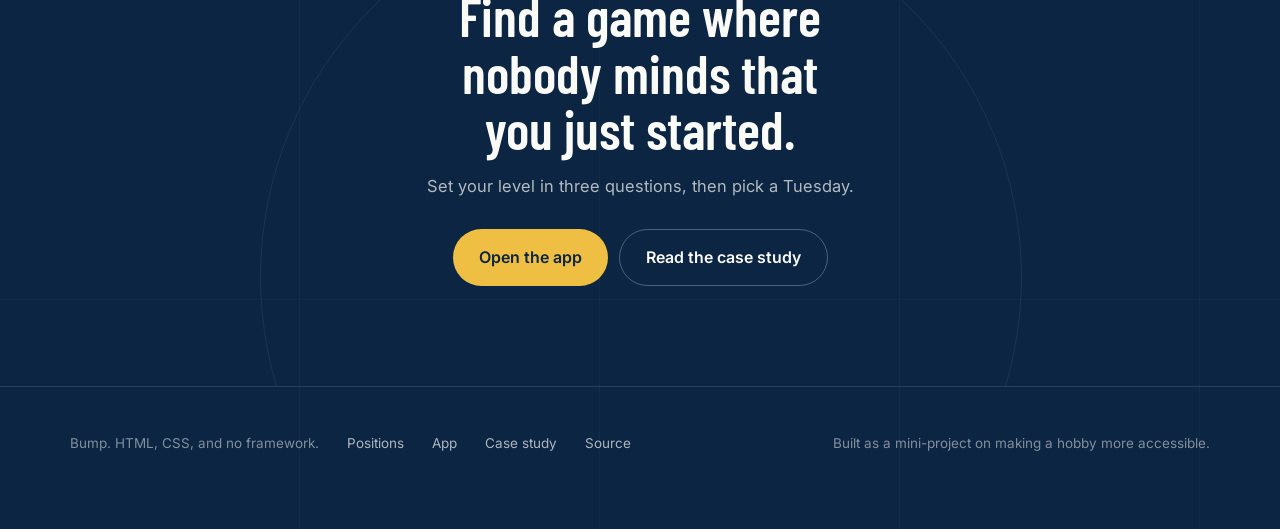
==== commit 4fcffde7: "Clip the hero so the watermark cannot widen the document The ball mark is positioned at right: -120p" ====
--- a/index.html
+++ b/index.html
@@ -12,9 +12,9 @@
 <link rel="preconnect" href="https://fonts.googleapis.com">
 <link rel="preconnect" href="https://fonts.gstatic.com" crossorigin>
 <link href="https://fonts.googleapis.com/css2?family=Barlow+Condensed:wght@500;600;700&family=Inter:wght@400;500;600&display=swap" rel="stylesheet">
-<link rel="stylesheet" href="styles.css?v=9">
-<link rel="stylesheet" href="site.css?v=9">
-<link rel="stylesheet" href="intro.css?v=9">
+<link rel="stylesheet" href="styles.css?v=10">
+<link rel="stylesheet" href="site.css?v=10">
+<link rel="stylesheet" href="intro.css?v=10">
 </head>
 <body class="sitebody intro-hold">
 
@@ -457,6 +457,6 @@
   </div>
 </footer>
 
-<script src="site.js?v=9"></script>
+<script src="site.js?v=10"></script>
 </body>
 </html>
--- a/site.css
+++ b/site.css
@@ -379,7 +379,9 @@
 
 /* ---------- ball watermark behind the hero ------------------------------- */
 
-.hero { position: relative; }
+/* the mark deliberately hangs off the right edge, so the hero has to clip it —
+   without this it widens the document and the whole page scrolls sideways */
+.hero { position: relative; overflow: hidden; }
 .hero__mark {
   position: absolute; right: -120px; top: -90px;
   width: 620px; height: 620px;
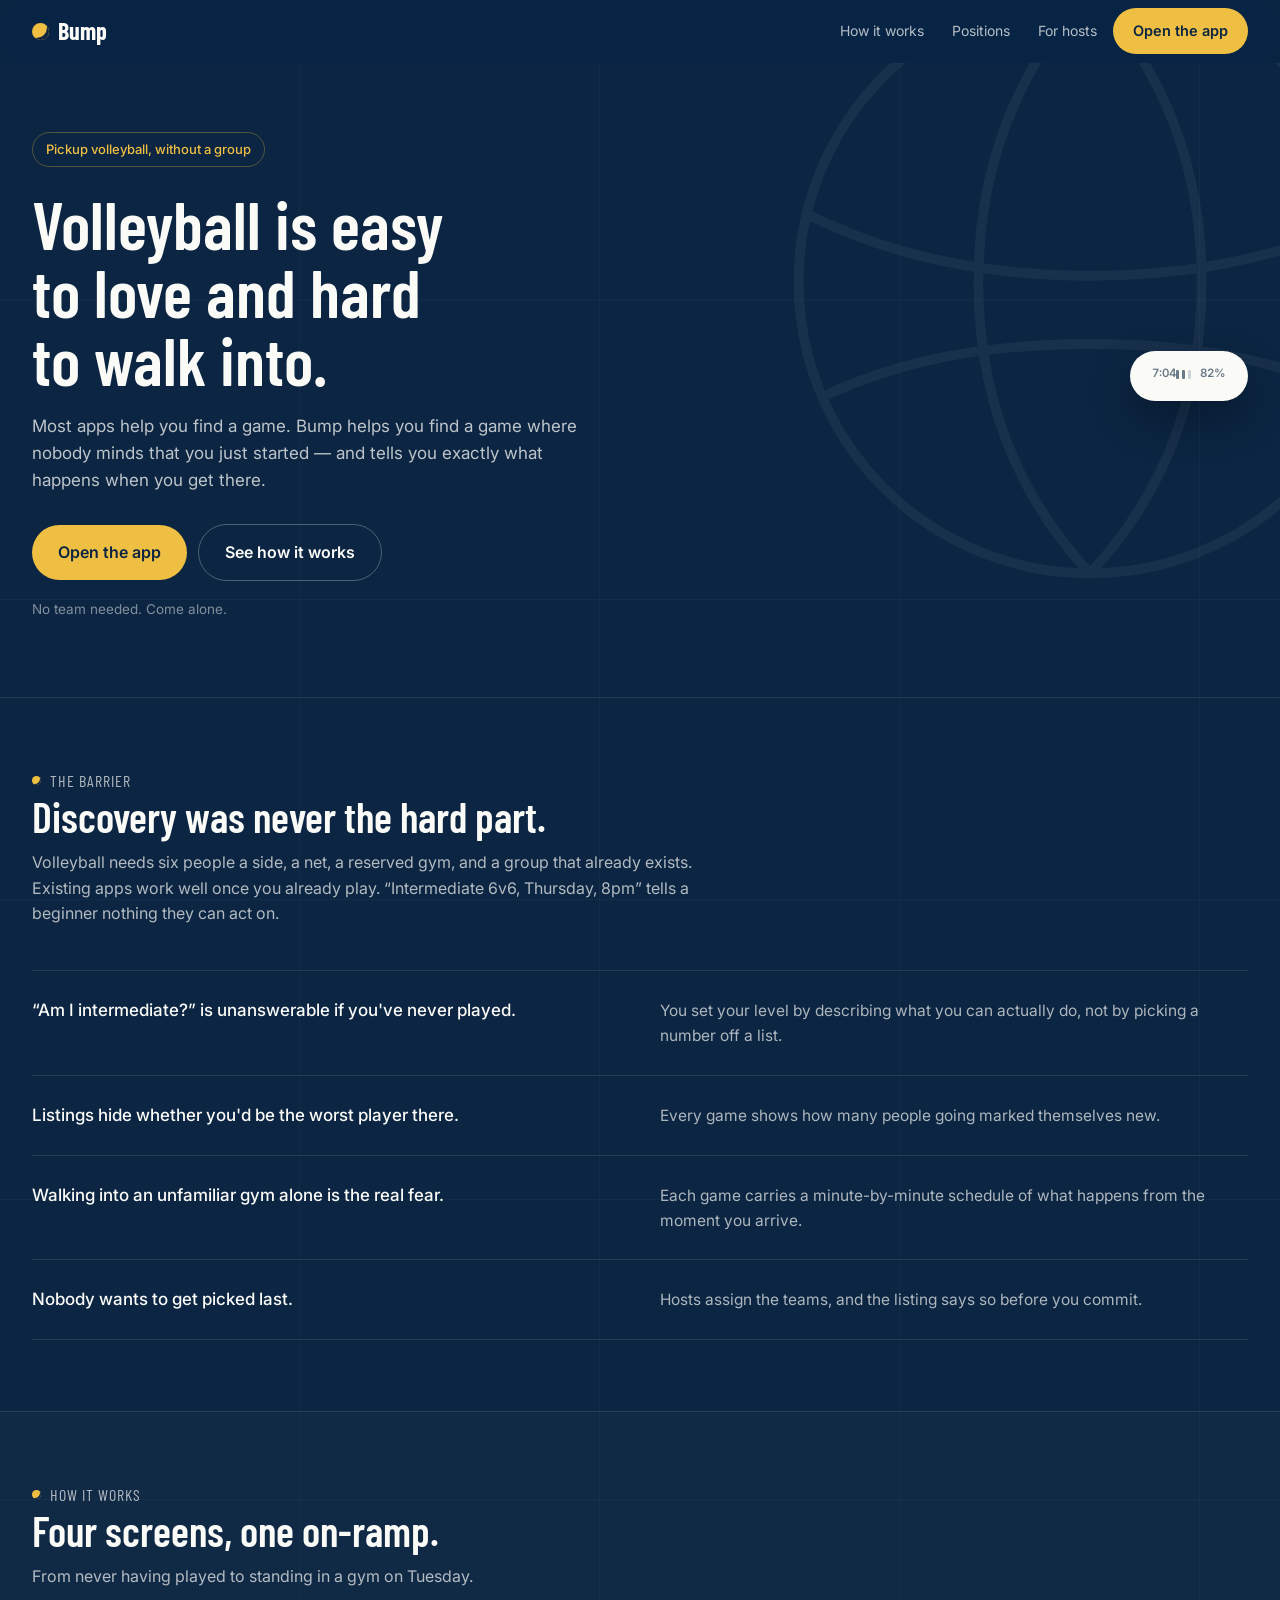
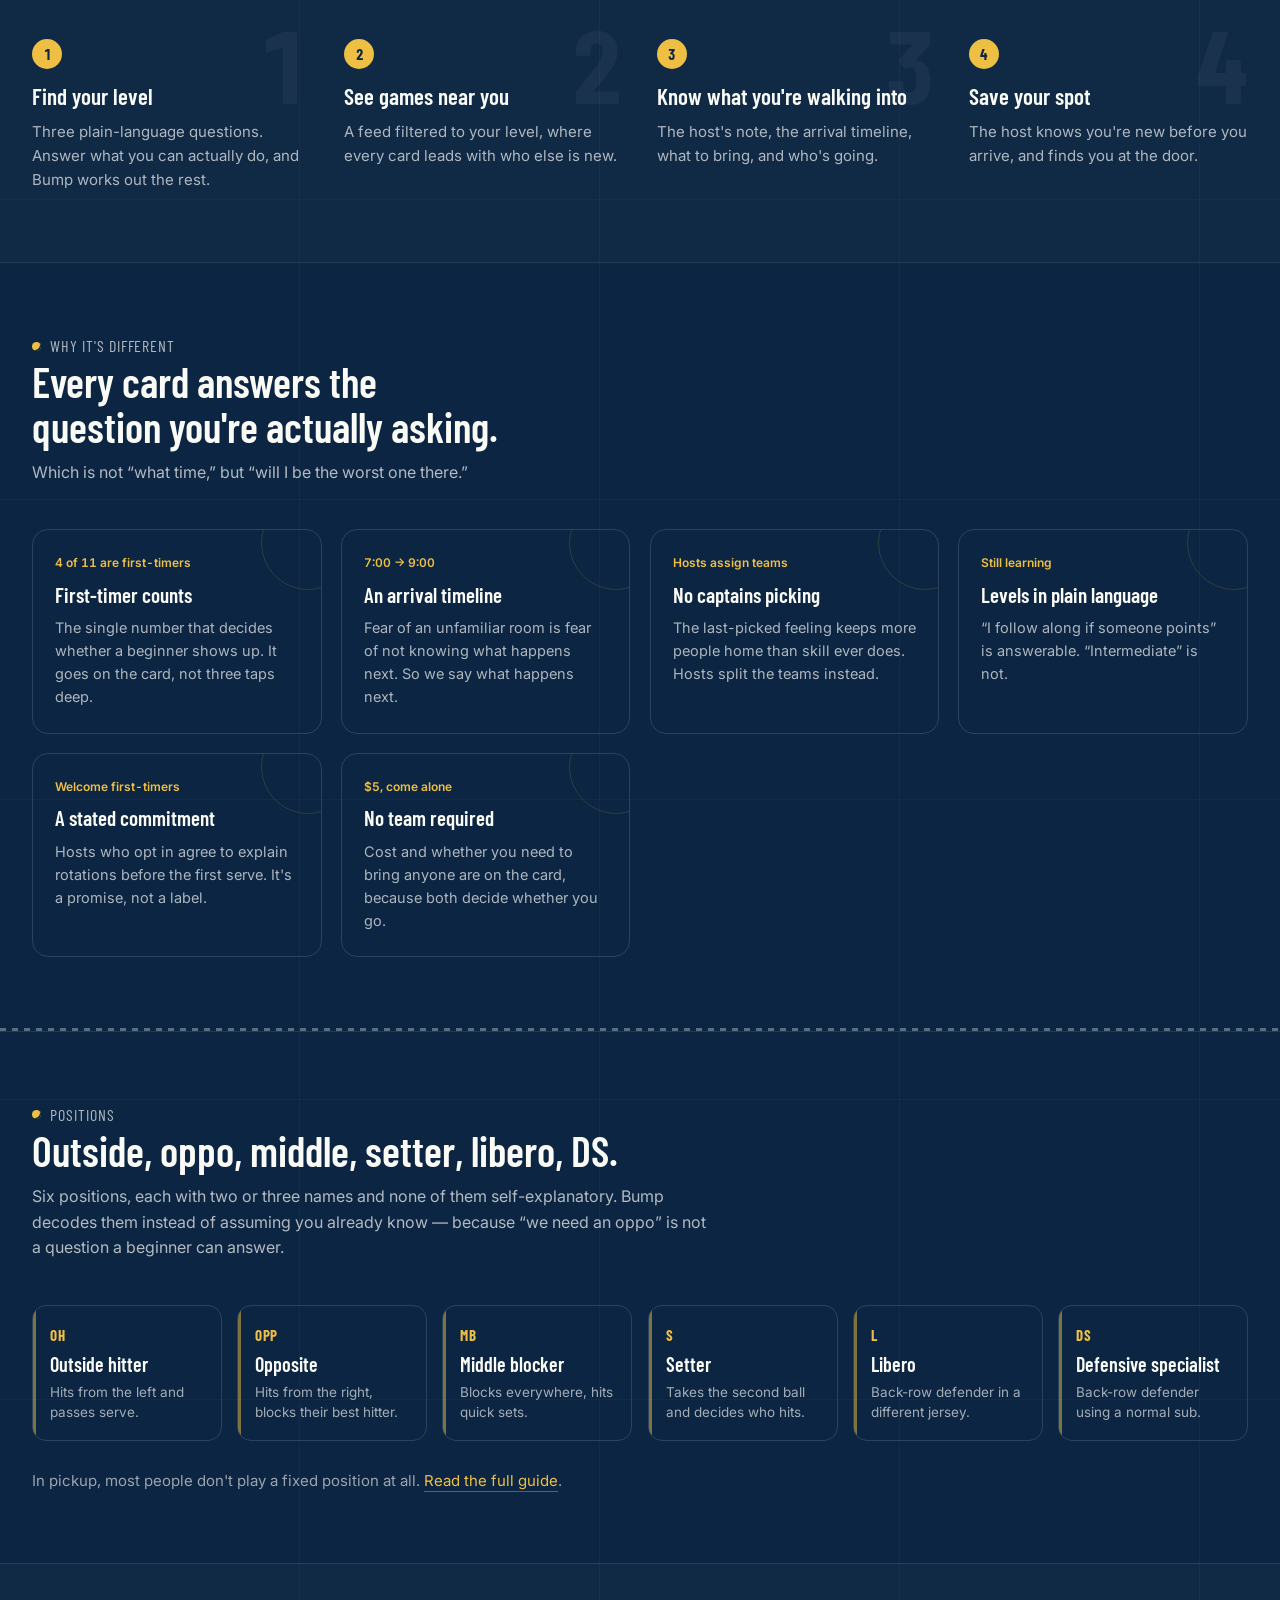
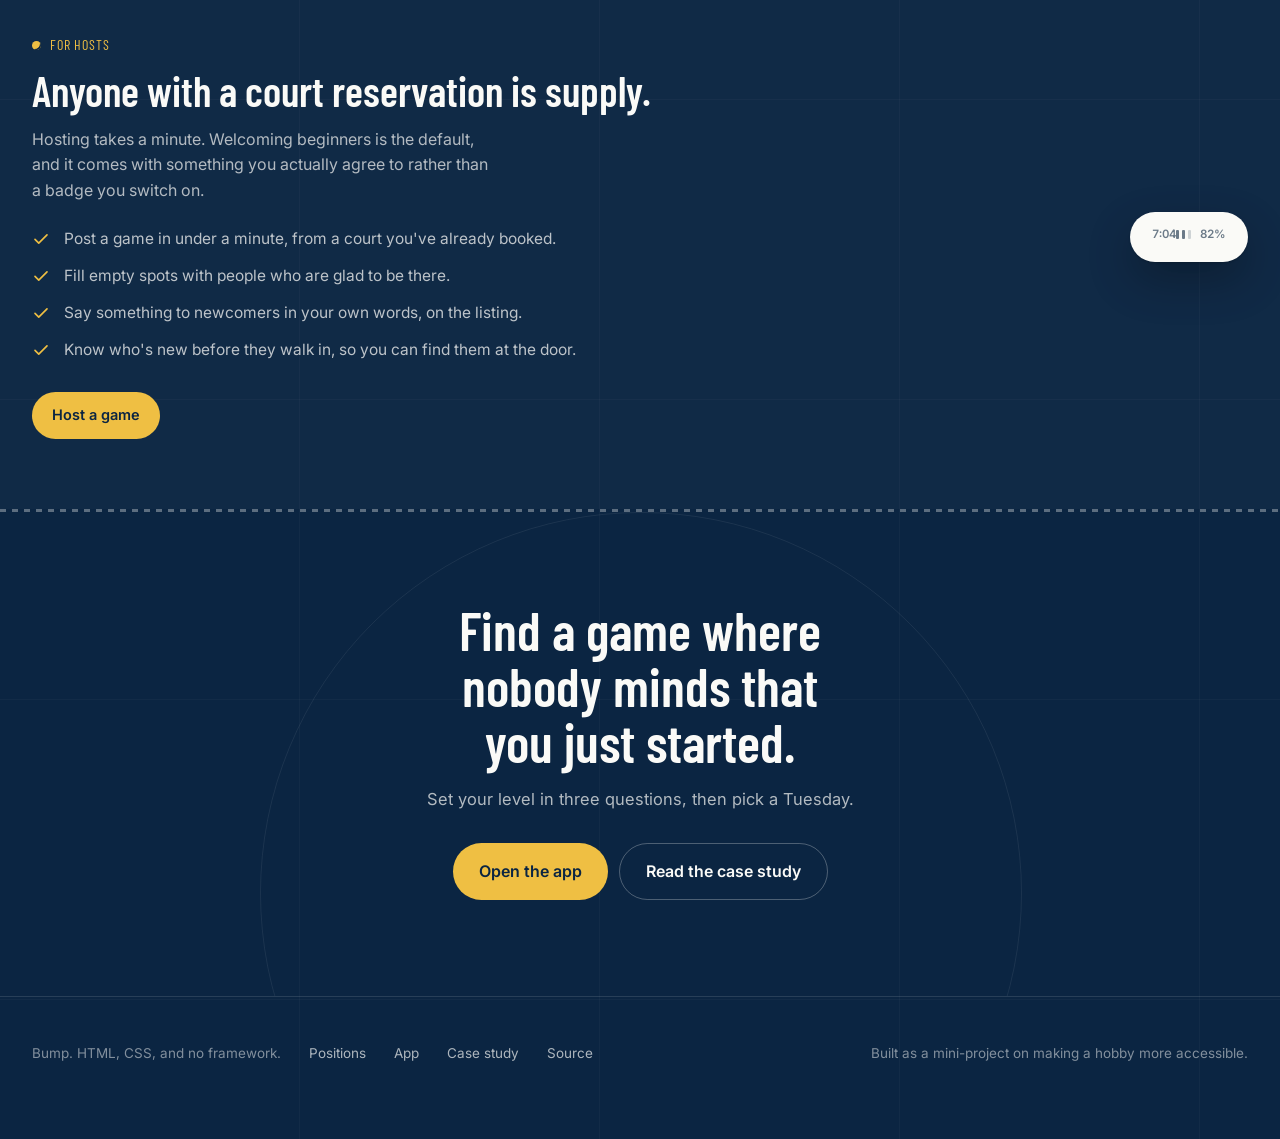
==== commit dea7eaaf: "Make the site fluid across widths, and stop the showcases drifting The layout sat in a 1180px column" ====
--- a/index.html
+++ b/index.html
@@ -12,9 +12,9 @@
 <link rel="preconnect" href="https://fonts.googleapis.com">
 <link rel="preconnect" href="https://fonts.gstatic.com" crossorigin>
 <link href="https://fonts.googleapis.com/css2?family=Barlow+Condensed:wght@500;600;700&family=Inter:wght@400;500;600&display=swap" rel="stylesheet">
-<link rel="stylesheet" href="styles.css?v=10">
-<link rel="stylesheet" href="site.css?v=10">
-<link rel="stylesheet" href="intro.css?v=10">
+<link rel="stylesheet" href="styles.css?v=14">
+<link rel="stylesheet" href="site.css?v=14">
+<link rel="stylesheet" href="intro.css?v=14">
 </head>
 <body class="sitebody intro-hold">
 
@@ -92,67 +92,74 @@
       </span>
     </div>
         <div class="viewport">
-          <section class="app is-active app--feed" aria-label="Games near you">
-        <div class="feedhead">
-          <p class="feedhead__where">Berkeley, CA</p>
-          <h3 class="feedhead__title">This week</h3>
-        </div>
-
-        <div class="chips" role="group" aria-label="Filters">
-          <button tabindex="-1" class="chip is-on" aria-pressed="true">Still learning</button>
-          <button tabindex="-1" class="chip" aria-pressed="false">Indoor</button>
-          <button tabindex="-1" class="chip" aria-pressed="false">Under $10</button>
-          <button tabindex="-1" class="chip" aria-pressed="false">Has spots</button>
-        </div>
-
-        <div class="feedlist">
-          <button tabindex="-1" class="game">
-            <span class="game__when"><b>Tue</b><span class="num">7:00p</span></span>
-            <span class="game__main">
-              <span class="game__title">Open play, no experience needed</span>
-              <span class="game__where">James Kenney Rec Center, 0.8 mi</span>
-              <span class="signals">
-                <span class="signal signal--good"><span class="num">4</span> of <span class="num">11</span> going are first-timers</span>
-                <span class="signal">Maya has hosted this <span class="num">23</span> times</span>
-                <span class="signal"><span class="num">$5</span>, come alone, no team needed</span>
-              </span>
-            </span>
-            <span class="game__spots num">7 spots</span>
-          </button>
-
-          <button tabindex="-1" class="game">
-            <span class="game__when"><b>Wed</b><span class="num">8:00p</span></span>
-            <span class="game__main">
-              <span class="game__title">Learn to pass, then scrimmage</span>
-              <span class="game__where">Albany Community Center, 2.1 mi</span>
-              <span class="signals">
-                <span class="signal signal--good">First session is free</span>
-                <span class="signal"><span class="num">30</span> min of drills, then games to <span class="num">15</span></span>
-                <span class="signal">Nobody keeps score</span>
-              </span>
-            </span>
-            <span class="game__spots num">3 spots</span>
-          </button>
-
-          <button tabindex="-1" class="game game--stretch">
-            <span class="game__when"><b>Thu</b><span class="num">7:30p</span></span>
-            <span class="game__main">
-              <span class="game__title">6v6 competitive</span>
-              <span class="game__where">Berkeley YMCA, 1.4 mi</span>
-              <span class="signals">
-                <span class="signal signal--warn">Above your level. Host expects an overhand serve.</span>
-              </span>
-            </span>
-            <span class="game__spots num">Full</span>
-          </button>
-        </div>
-
-        <nav class="tabs" aria-label="Sections">
-          <button tabindex="-1" class="tab is-on">Games</button>
-          <button tabindex="-1" class="tab">Hosting</button>
-          <button tabindex="-1" class="tab">You</button>
-        </nav>
-      </section>
+<section class="app is-active app--feed" hidden aria-label="Games near you">
+  <div class="feedhead">
+    <p class="feedhead__where">Berkeley, CA</p>
+    <p class="feedhead__title">This week</p>
+  </div>
+
+  <div class="chips" role="group" aria-label="Filters">
+    <button tabindex="-1" class="chip is-on" aria-pressed="true">Still learning</button>
+    <button tabindex="-1" class="chip" aria-pressed="false">Indoor</button>
+    <button tabindex="-1" class="chip" aria-pressed="false">Under $10</button>
+    <button tabindex="-1" class="chip" aria-pressed="false">Has spots</button>
+  </div>
+
+  <div class="segment viewswitch" role="group" aria-label="View">
+    <button tabindex="-1" class="seg is-on" aria-pressed="true">List</button>
+    <button tabindex="-1" class="seg" aria-pressed="false">Map</button>
+  </div>
+
+  
+
+  <div class="feedlist"-panel="list">
+    <button tabindex="-1" class="game">
+      <span class="game__when"><b>Tue</b><span class="num">7:00p</span></span>
+      <span class="game__main">
+        <span class="game__title">Open play, no experience needed</span>
+        <span class="game__where">James Kenney Rec Center, 0.8 mi</span>
+        <span class="signals">
+          <span class="signal signal--good"><span class="num">4</span> of <span class="num">11</span> going are first-timers</span>
+          <span class="signal">Maya has hosted this <span class="num">23</span> times</span>
+          <span class="signal"><span class="num">$5</span>, come alone, no team needed</span>
+        </span>
+      </span>
+      <span class="game__spots num">7 spots</span>
+    </button>
+
+    <button tabindex="-1" class="game">
+      <span class="game__when"><b>Wed</b><span class="num">8:00p</span></span>
+      <span class="game__main">
+        <span class="game__title">Learn to pass, then scrimmage</span>
+        <span class="game__where">Albany Community Center, 2.1 mi</span>
+        <span class="signals">
+          <span class="signal signal--good">First session is free</span>
+          <span class="signal"><span class="num">30</span> min of drills, then games to <span class="num">15</span></span>
+          <span class="signal">Nobody keeps score</span>
+        </span>
+      </span>
+      <span class="game__spots num">3 spots</span>
+    </button>
+
+    <button tabindex="-1" class="game game--stretch">
+      <span class="game__when"><b>Thu</b><span class="num">7:30p</span></span>
+      <span class="game__main">
+        <span class="game__title">6v6 competitive</span>
+        <span class="game__where">Berkeley YMCA, 1.4 mi</span>
+        <span class="signals">
+          <span class="signal signal--warn">Above your level. Host expects an overhand serve.</span>
+        </span>
+      </span>
+      <span class="game__spots num">Full</span>
+    </button>
+  </div>
+
+  <nav class="tabs" aria-label="Sections">
+    <button tabindex="-1" class="tab is-on">Games</button>
+    <button tabindex="-1" class="tab">Hosting</button>
+    <button tabindex="-1" class="tab">You</button>
+  </nav>
+</section>
         </div>
       </div>
     </div>
@@ -374,56 +381,56 @@
       </span>
     </div>
         <div class="viewport">
-          <section class="app is-active app--host" aria-label="Host a game">
-        <button tabindex="-1" class="back">Back</button>
-
-        <h3 class="detail__title">New game</h3>
-
-        <div class="segment" role="group" aria-label="Game type">
-          <button tabindex="-1" class="seg is-on" aria-pressed="true">Open play</button>
-          <button tabindex="-1" class="seg" aria-pressed="false">Pickup 6v6</button>
-          <button tabindex="-1" class="seg" aria-pressed="false">Drills first</button>
-          <button tabindex="-1" class="seg" aria-pressed="false">Court share</button>
-        </div>
-
-        <div class="field">
-          <span class="field__label">Where</span>
-          <span class="field__value">Ohlone Park, outdoor grass</span>
-        </div>
-        <div class="field field--split">
-          <span><span class="field__label">When</span><span class="field__value num">Sat, 10:00a</span></span>
-          <span><span class="field__label">Players</span><span class="field__value num">12</span></span>
-        </div>
-        <div class="field">
-          <span class="field__label">Cost per player</span>
-          <span class="field__value num">$0</span>
-        </div>
-
-        <button tabindex="-1" class="toggle is-on" aria-pressed="true">
-          <span class="toggle__switch" aria-hidden="true"></span>
-          <span>
-            <span class="toggle__name">Welcome first-timers</span>
-            <span class="toggle__help">Your game shows up for people still learning.
-            You agree to explain rotations before the first serve.</span>
-          </span>
-        </button>
-
-        <button tabindex="-1" class="toggle" aria-pressed="false">
-          <span class="toggle__switch" aria-hidden="true"></span>
-          <span>
-            <span class="toggle__name">Require overhand serve</span>
-            <span class="toggle__help">Turn on only for competitive nights.</span>
-          </span>
-        </button>
-
-        <h4 class="sub">Say something to newcomers</h4>
-        <p class="notefield">Nobody keeps score before noon.<span class="caret" aria-hidden="true"></span></p>
-
-        <div class="actionbar">
-          <button tabindex="-1" class="btn btn--primary">Post game</button>
-          <button tabindex="-1" class="btn btn--ghost">Copy invite link</button>
-        </div>
-      </section>
+<section class="app is-active app--host" hidden aria-label="Host a game">
+  <button tabindex="-1" class="back">Back</button>
+
+  <p class="detail__title">New game</p>
+
+  <div class="segment" role="group" aria-label="Game type">
+    <button tabindex="-1" class="seg is-on" aria-pressed="true">Open play</button>
+    <button tabindex="-1" class="seg" aria-pressed="false">Pickup 6v6</button>
+    <button tabindex="-1" class="seg" aria-pressed="false">Drills first</button>
+    <button tabindex="-1" class="seg" aria-pressed="false">Court share</button>
+  </div>
+
+  <div class="field">
+    <span class="field__label">Where</span>
+    <span class="field__value">Ohlone Park, outdoor grass</span>
+  </div>
+  <div class="field field--split">
+    <span><span class="field__label">When</span><span class="field__value num">Sat, 10:00a</span></span>
+    <span><span class="field__label">Players</span><span class="field__value num">12</span></span>
+  </div>
+  <div class="field">
+    <span class="field__label">Cost per player</span>
+    <span class="field__value num">$0</span>
+  </div>
+
+  <button tabindex="-1" class="toggle is-on" aria-pressed="true">
+    <span class="toggle__switch" aria-hidden="true"></span>
+    <span>
+      <span class="toggle__name">Welcome first-timers</span>
+      <span class="toggle__help">Your game shows up for people still learning.
+      You agree to explain rotations before the first serve.</span>
+    </span>
+  </button>
+
+  <button tabindex="-1" class="toggle" aria-pressed="false">
+    <span class="toggle__switch" aria-hidden="true"></span>
+    <span>
+      <span class="toggle__name">Require overhand serve</span>
+      <span class="toggle__help">Turn on only for competitive nights.</span>
+    </span>
+  </button>
+
+  <p class="sub">Say something to newcomers</p>
+  <p class="notefield">Nobody keeps score before noon.<span class="caret" aria-hidden="true"></span></p>
+
+  <div class="actionbar">
+    <button tabindex="-1" class="btn btn--primary">Post game</button>
+    <button tabindex="-1" class="btn btn--ghost">Copy invite link</button>
+  </div>
+</section>
         </div>
       </div>
     </div>
@@ -457,6 +464,6 @@
   </div>
 </footer>
 
-<script src="site.js?v=10"></script>
+<script src="site.js?v=14"></script>
 </body>
 </html>
--- a/styles.css
+++ b/styles.css
@@ -24,9 +24,12 @@
   --r-card:  12px;
   --r-ctl:   10px;
 
-  /* one shell width for every section so left edges align */
-  --shell:  1180px;
-  --gutter: 20px;
+  /* One shell for every section so left edges align. It is deliberately wide
+     and the gutter scales with the viewport: on a large screen the content
+     should use the room rather than sit in a narrow column, and on a small one
+     the margins should get out of the way. */
+  --shell:  1440px;
+  --gutter: clamp(14px, 2.6vw, 32px);
 
   --ease: cubic-bezier(0.2, 0, 0, 1);
   --fast: 150ms;
@@ -55,7 +58,7 @@
 
 /* ---------- masthead ---------------------------------------------------- */
 
-.masthead { max-width: var(--shell); margin: 0 auto; padding: 72px var(--gutter) 60px; }
+.masthead { max-width: var(--shell); margin: 0 auto; padding: clamp(44px, 6vw, 78px) var(--gutter) clamp(38px, 4.5vw, 60px); }
 
 .wordmark { display: flex; align-items: center; gap: 10px; margin-bottom: 30px; }
 .wordmark__ball {
--- a/site.css
+++ b/site.css
@@ -33,6 +33,7 @@
 .topnav__mark {
   display: inline-flex; align-items: center; gap: 9px;
   text-decoration: none; color: var(--tape); margin-right: auto;
+  min-height: 44px;
 }
 .topnav__mark i {
   width: 17px; height: 17px; border-radius: 50%; background: var(--ball);
@@ -76,9 +77,9 @@
 
 .hero {
   max-width: var(--shell); margin: 0 auto;
-  padding: 74px var(--gutter) 88px;
-  display: grid; grid-template-columns: minmax(0, 1fr) 360px;
-  gap: 64px; align-items: center;
+  padding: clamp(44px, 5.5vw, 82px) var(--gutter) clamp(52px, 6vw, 92px);
+  display: grid; grid-template-columns: minmax(0, 1fr) clamp(280px, 28vw, 380px);
+  gap: clamp(32px, 4.5vw, 68px); align-items: center;
 }
 
 .hero__eyebrow {
@@ -103,10 +104,10 @@
 
 /* ---------- section furniture -------------------------------------------- */
 
-.band { padding: 78px 0; border-top: 1px solid rgba(250,250,247,.1); }
+.band { padding: clamp(46px, 5.5vw, 82px) 0; border-top: 1px solid rgba(250,250,247,.1); }
 .band--quiet { background: rgba(250,250,247,.022); }
 
-.band__head { max-width: 620px; margin: 0 0 44px; }
+.band__head { max-width: 68ch; margin: 0 0 clamp(28px, 3.4vw, 46px); }
 .band__kicker {
   font-family: 'Barlow Condensed', Inter, sans-serif;
   font-size: 14px; letter-spacing: .06em; text-transform: uppercase;
@@ -144,7 +145,7 @@
 
 /* ---------- steps -------------------------------------------------------- */
 
-.steps { display: grid; grid-template-columns: repeat(auto-fit, minmax(230px, 1fr)); gap: 34px; }
+.steps { display: grid; grid-template-columns: repeat(auto-fit, minmax(216px, 1fr)); gap: clamp(24px, 2.6vw, 38px); }
 .step-card { display: grid; gap: 10px; align-content: start; }
 .step-card__n {
   font-family: 'Barlow Condensed', Inter, sans-serif;
@@ -160,7 +161,7 @@
 
 /* ---------- feature cards ------------------------------------------------ */
 
-.cards { display: grid; grid-template-columns: repeat(auto-fit, minmax(280px, 1fr)); gap: 20px; }
+.cards { display: grid; grid-template-columns: repeat(auto-fit, minmax(272px, 1fr)); gap: clamp(14px, 1.5vw, 22px); }
 .card {
   border: 1px solid rgba(250,250,247,.14);
   border-radius: 16px; padding: 24px 22px;
@@ -181,8 +182,8 @@
 /* ---------- host split --------------------------------------------------- */
 
 .split {
-  display: grid; grid-template-columns: minmax(0, 1fr) 360px;
-  gap: 64px; align-items: center;
+  display: grid; grid-template-columns: minmax(0, 1fr) clamp(280px, 28vw, 380px);
+  gap: clamp(32px, 4.5vw, 68px); align-items: center;
 }
 .split__device { justify-self: end; }
 @media (max-width: 900px) {
@@ -199,7 +200,7 @@
 
 /* ---------- closing ------------------------------------------------------ */
 
-.closer { padding: 92px 0 100px; text-align: center; }
+.closer { padding: clamp(56px, 7vw, 96px) 0 clamp(62px, 7.5vw, 104px); text-align: center; }
 .closer h2 {
   font-family: 'Barlow Condensed', Inter, sans-serif;
   font-weight: 600; font-size: clamp(34px, 4.6vw, 54px); line-height: 1.04;
@@ -232,7 +233,7 @@
 
 /* ---------- the phone on the site is decoration, not a control ----------- */
 
-.showcase { width: 360px; max-width: 100%; }
+.showcase { width: 100%; max-width: 360px; }
 .showcase .app { padding: 4px 18px 20px; }
 
 /* ---------- responsive --------------------------------------------------- */
@@ -250,7 +251,7 @@
    Positions
    ========================================================================== */
 
-.poshero { padding: 66px 0 20px; }
+.poshero { padding: clamp(40px, 5vw, 70px) 0 20px; }
 .poshero h1 {
   font-family: 'Barlow Condensed', Inter, sans-serif;
   font-weight: 600; font-size: clamp(38px, 5vw, 60px); line-height: 1.02;
@@ -349,10 +350,12 @@
 
 /* ---------- compact position strip on the homepage ----------------------- */
 
-.posstrip { display: grid; grid-template-columns: repeat(3, minmax(0, 1fr)); gap: 14px; }
-/* six items: three across reads as two clean rows, never a 5 + 1 orphan */
-@media (max-width: 900px) { .posstrip { grid-template-columns: repeat(2, minmax(0, 1fr)); } }
-@media (max-width: 520px) { .posstrip { grid-template-columns: 1fr; } }
+.posstrip { display: grid; grid-template-columns: repeat(3, minmax(0, 1fr)); gap: clamp(10px, 1.2vw, 16px); }
+/* Six items divide evenly only by 1, 2, 3 and 6, so the column count steps
+   between those. auto-fit would land on 4 or 5 and orphan the last chip. */
+@media (min-width: 1220px) { .posstrip { grid-template-columns: repeat(6, minmax(0, 1fr)); } }
+@media (max-width: 900px)  { .posstrip { grid-template-columns: repeat(2, minmax(0, 1fr)); } }
+@media (max-width: 520px)  { .posstrip { grid-template-columns: 1fr; } }
 .poschip {
   border: 1px solid rgba(250,250,247,.14);
   border-radius: 14px; padding: 18px 17px;
@@ -462,3 +465,11 @@
   pointer-events: none;
 }
 .closer > * { position: relative; }
+
+/* Showcase phones are decoration. Their screen titles keep the type styles of
+   real headings but are paragraphs, so they do not appear in the document
+   outline — an h1 followed by a decorative h3 reads as a skipped level. */
+.showcase .prompt, .showcase .feedhead__title, .showcase .detail__title {
+  font-family: 'Barlow Condensed', Inter, sans-serif;
+  font-weight: 600;
+}
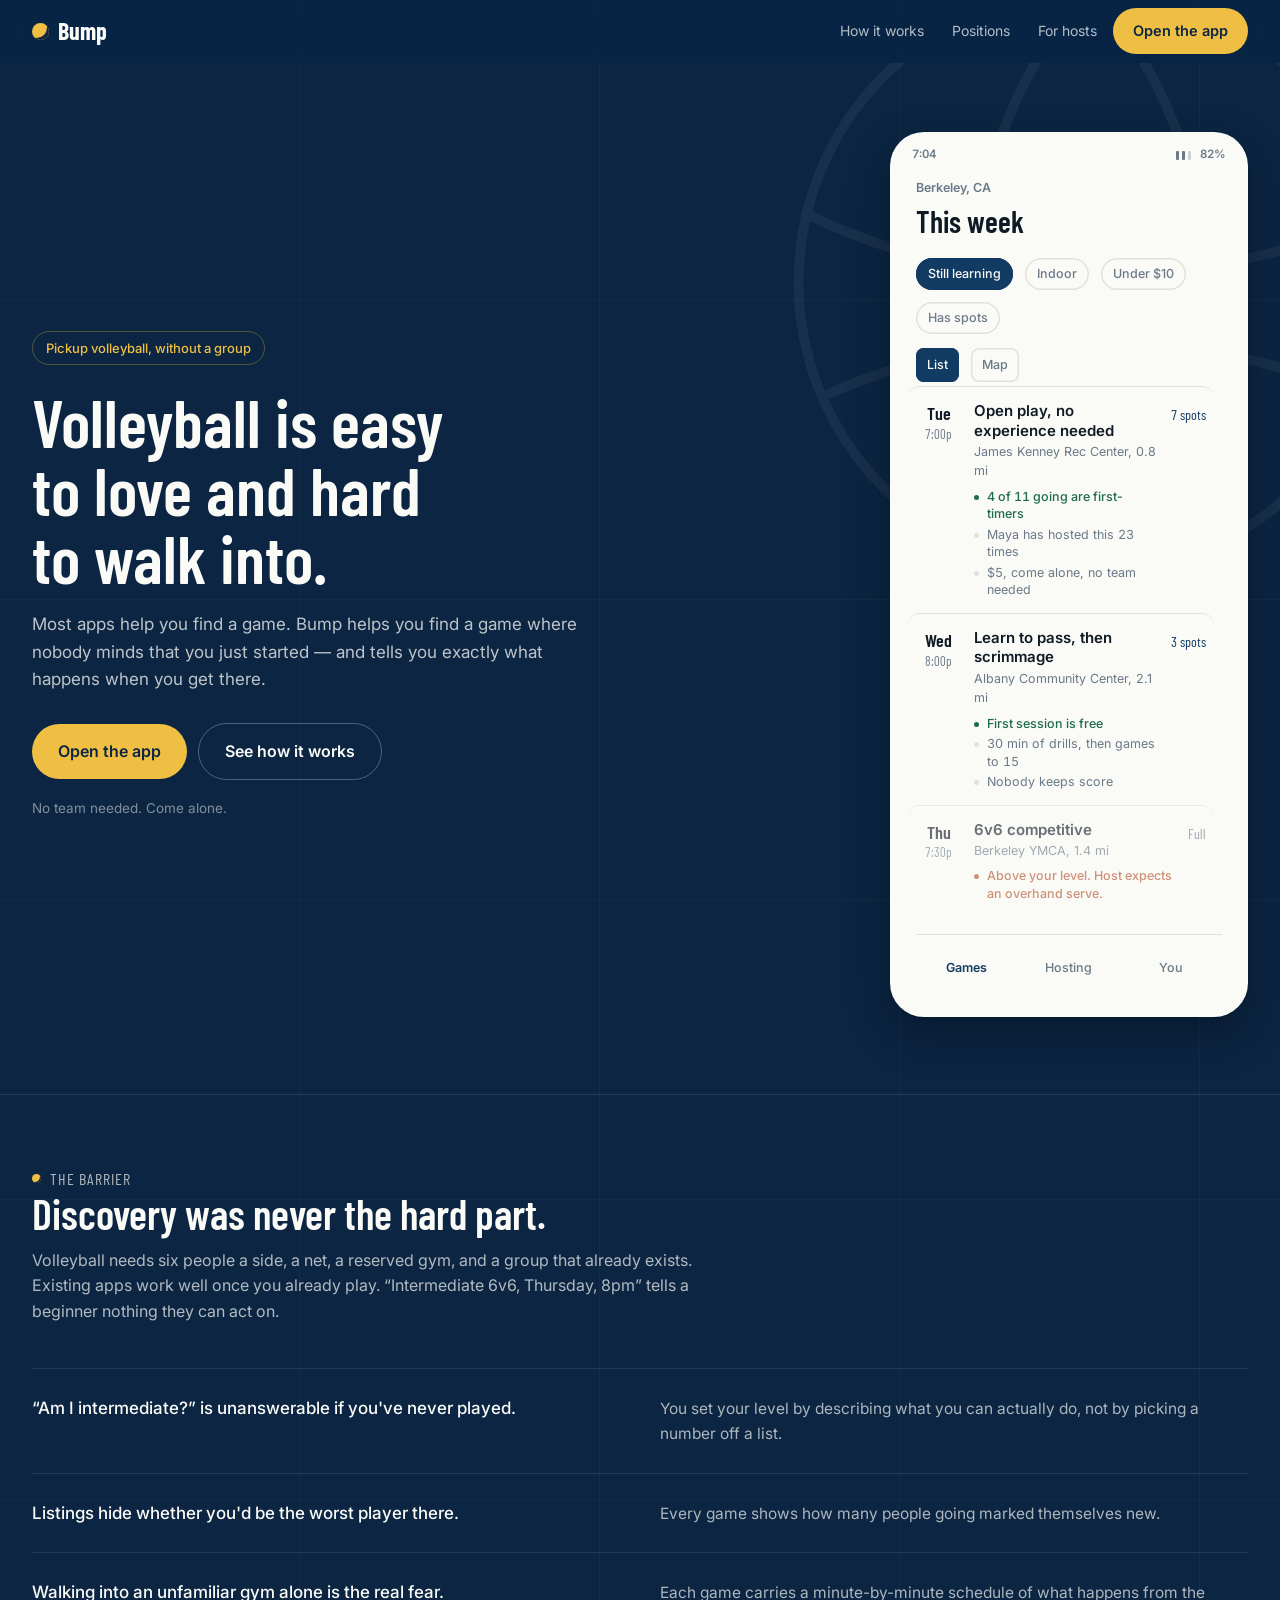
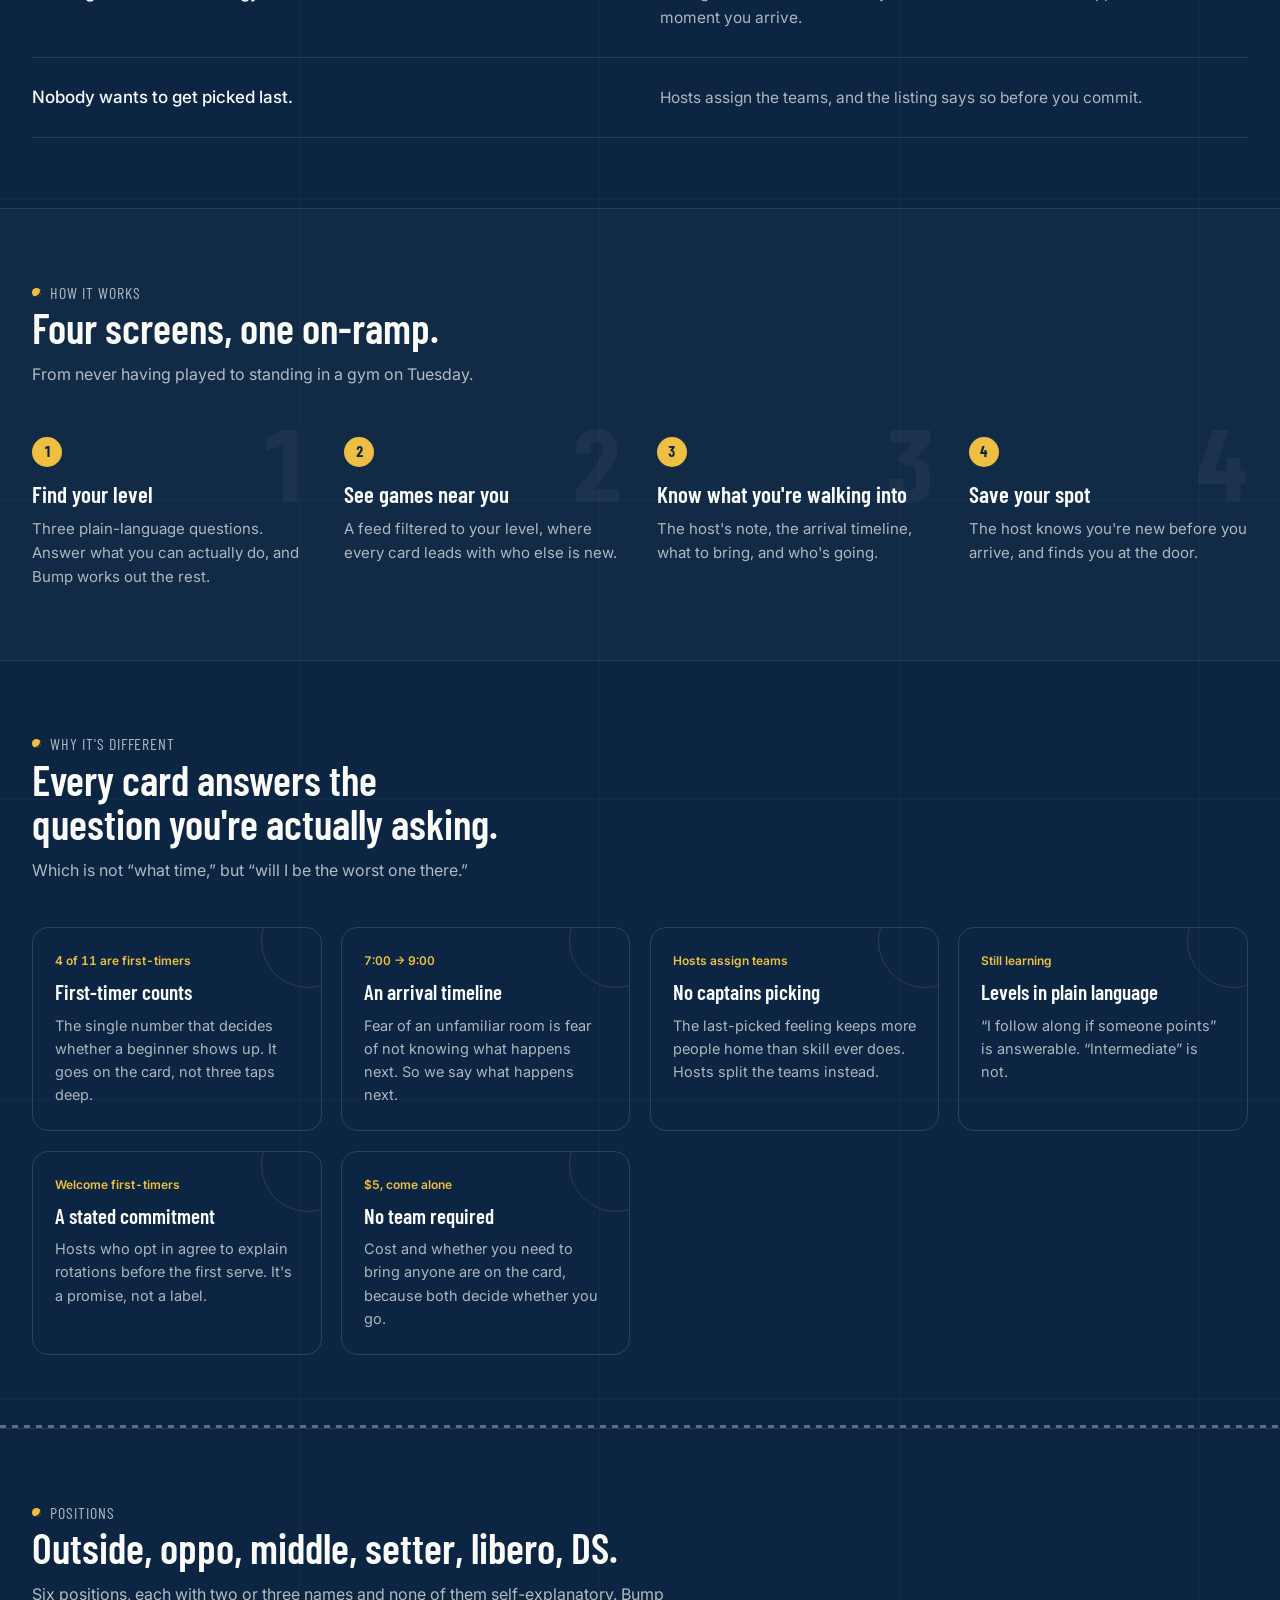
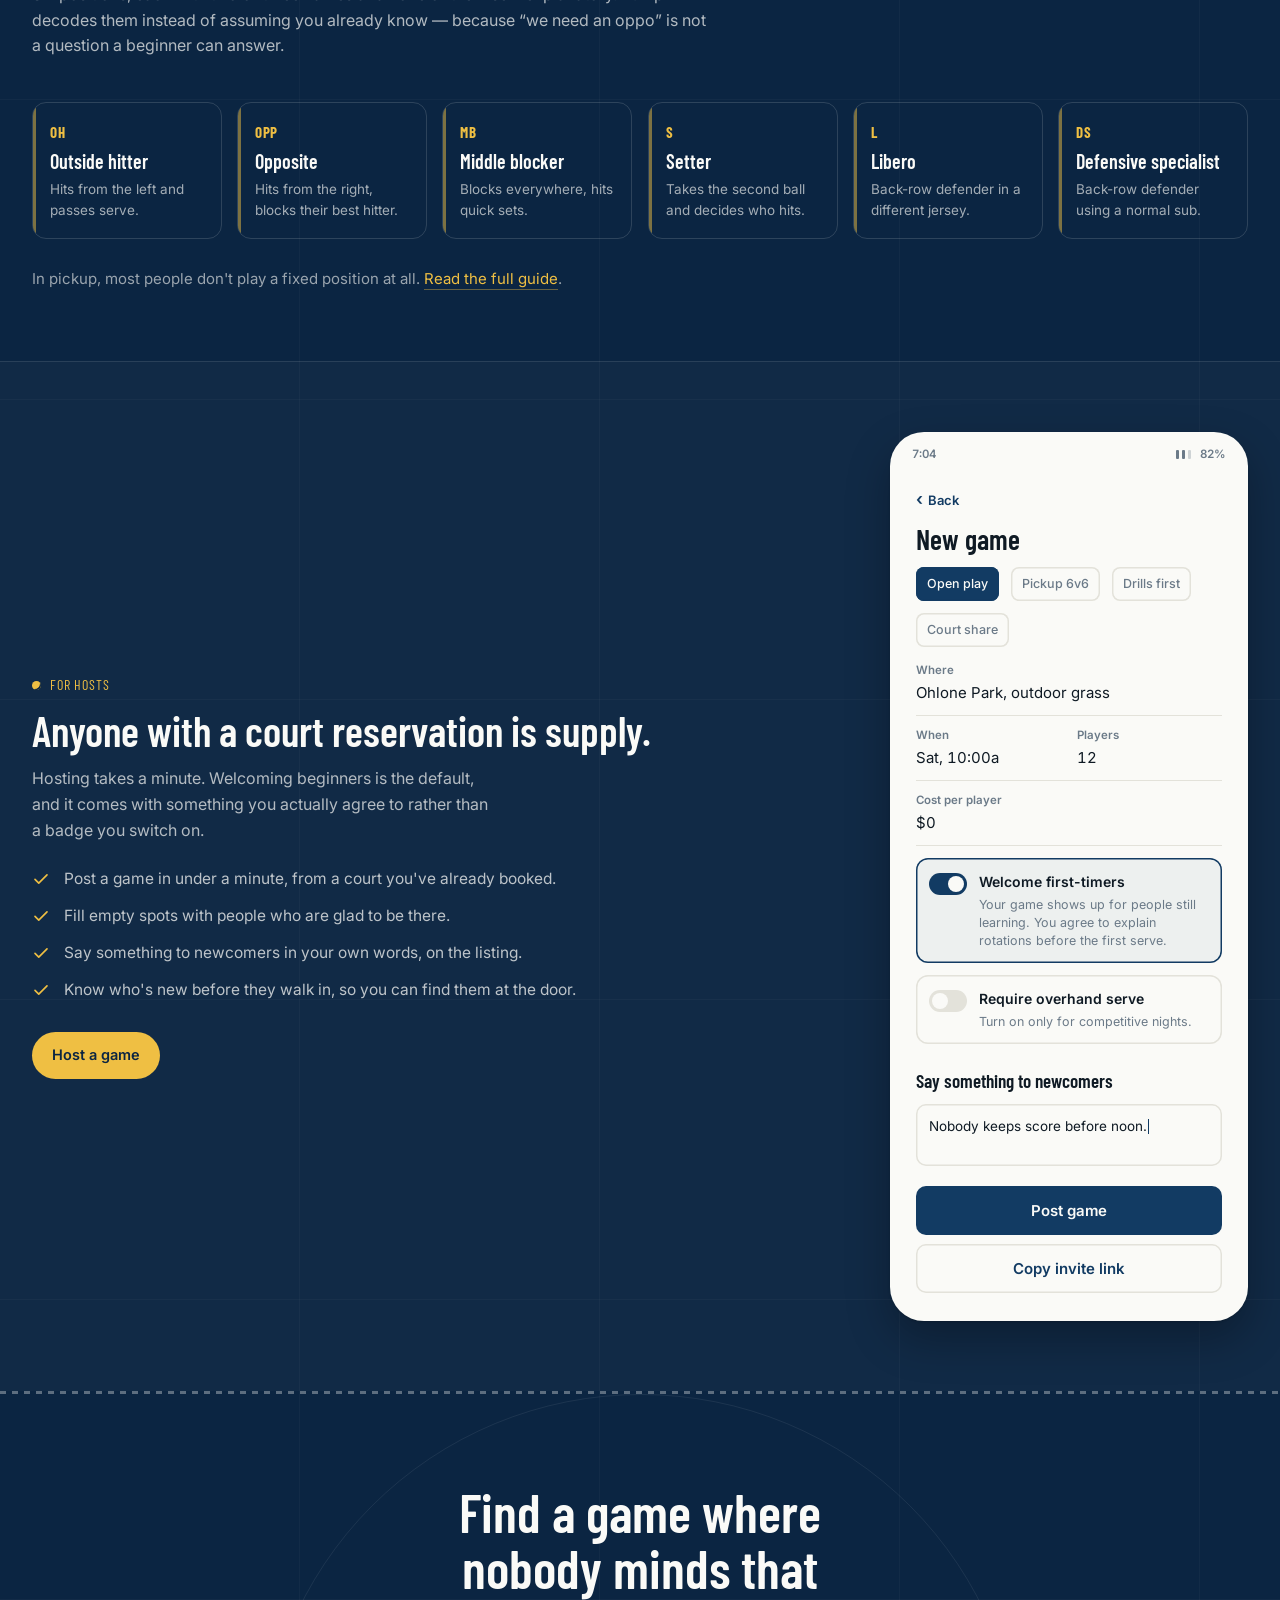
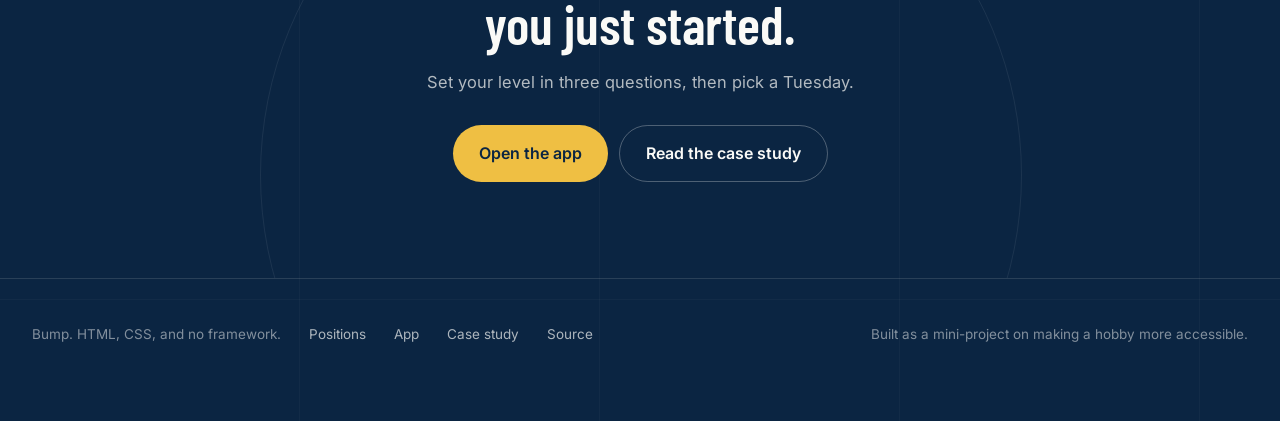
==== commit 815d83e6: "Fix two sync.py bugs that collapsed the showcase phones The first regeneration produced broken marku" ====
--- a/index.html
+++ b/index.html
@@ -12,9 +12,9 @@
 <link rel="preconnect" href="https://fonts.googleapis.com">
 <link rel="preconnect" href="https://fonts.gstatic.com" crossorigin>
 <link href="https://fonts.googleapis.com/css2?family=Barlow+Condensed:wght@500;600;700&family=Inter:wght@400;500;600&display=swap" rel="stylesheet">
-<link rel="stylesheet" href="styles.css?v=14">
-<link rel="stylesheet" href="site.css?v=14">
-<link rel="stylesheet" href="intro.css?v=14">
+<link rel="stylesheet" href="styles.css?v=15">
+<link rel="stylesheet" href="site.css?v=15">
+<link rel="stylesheet" href="intro.css?v=15">
 </head>
 <body class="sitebody intro-hold">
 
@@ -92,7 +92,7 @@
       </span>
     </div>
         <div class="viewport">
-<section class="app is-active app--feed" hidden aria-label="Games near you">
+<section class="app is-active app--feed" aria-label="Games near you">
   <div class="feedhead">
     <p class="feedhead__where">Berkeley, CA</p>
     <p class="feedhead__title">This week</p>
@@ -112,7 +112,7 @@
 
   
 
-  <div class="feedlist"-panel="list">
+  <div class="feedlist">
     <button tabindex="-1" class="game">
       <span class="game__when"><b>Tue</b><span class="num">7:00p</span></span>
       <span class="game__main">
@@ -381,7 +381,7 @@
       </span>
     </div>
         <div class="viewport">
-<section class="app is-active app--host" hidden aria-label="Host a game">
+<section class="app is-active app--host" aria-label="Host a game">
   <button tabindex="-1" class="back">Back</button>
 
   <p class="detail__title">New game</p>
@@ -464,6 +464,6 @@
   </div>
 </footer>
 
-<script src="site.js?v=14"></script>
+<script src="site.js?v=15"></script>
 </body>
 </html>
